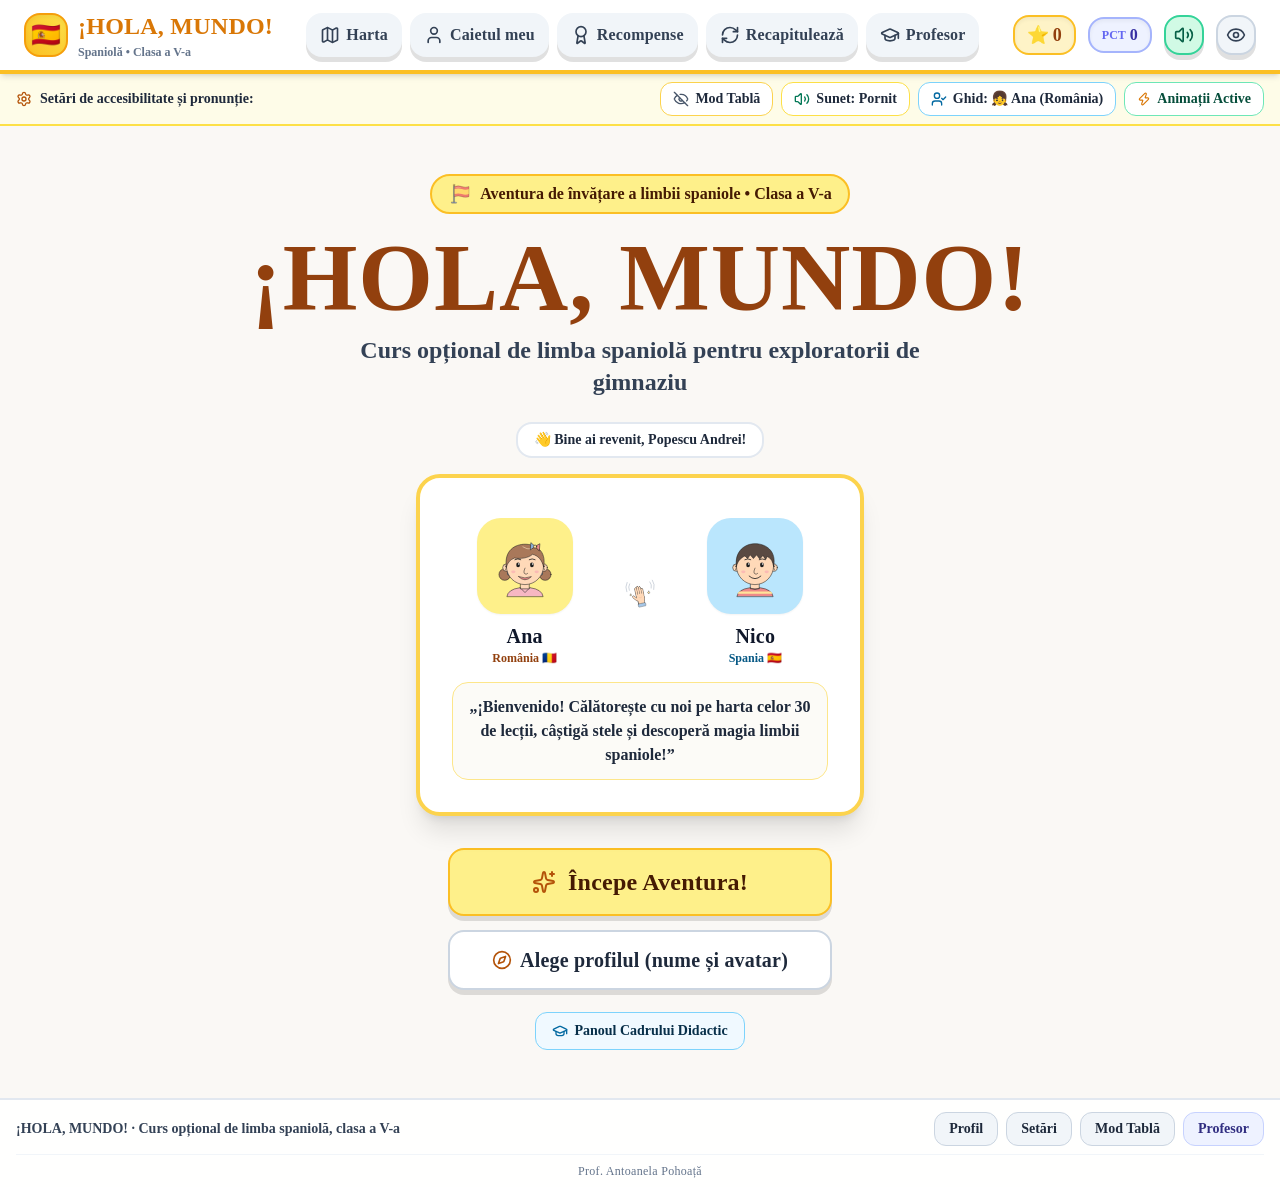
==== index.html @ 189f465c "Publică aplicația ¡HOLA, MUNDO! (build Vite) pentru GitHub Pages Conținutul folderului dist/: index." ====
<!doctype html>
<html lang="ro">
  <head>
    <meta charset="UTF-8" />
    <link rel="icon" type="image/svg+xml" href="data:image/svg+xml,<svg xmlns=%22http://www.w3.org/2000/svg%22 viewBox=%220 0 32 32%22><text y=%2226%22 font-size=%2226%22>🇪🇸</text></svg>" />
    <meta name="viewport" content="width=device-width, initial-scale=1.0" />
    <title>¡HOLA, MUNDO! · Curs opțional de limba spaniolă</title>
    <script type="module" crossorigin src="./assets/index-Mt5B-GL6.js"></script>
    <link rel="stylesheet" crossorigin href="./assets/index-B9IjFOio.css">
  </head>
  <body class="bg-[#FAF8F5] text-slate-900 min-h-screen selection:bg-amber-200">
    <div id="root"></div>
  </body>
</html>
---- assets/index-B9IjFOio.css ----
.certificate-modal{--cert-gold: #b8963e;--cert-gold-soft: #e6d3a1;--cert-blue: #8fb3db;--cert-ink: #111111;--cert-muted: #3d3d3d;--cert-paper: #fffdf7;--cert-paper-edge: #f8f1e1;--cert-flag-red: #c8372d;--cert-flag-yellow: #f2c230;position:fixed;top:0;right:0;bottom:0;left:0;z-index:60;display:flex;flex-direction:column;align-items:center;gap:14px;padding:16px;background:#0f172ac7;overflow:auto}.certificate-toolbar{display:flex;flex-wrap:wrap;gap:10px;align-items:center;justify-content:center;width:100%;max-width:1123px}.certificate-toolbar button{font:700 15px/1 Segoe UI,Arial,sans-serif;border:0;border-radius:12px;padding:12px 18px;cursor:pointer;background:#fff;color:#1f2a44}.certificate-toolbar button.primary{background:#2f64b3;color:#fff}.certificate-toolbar button:focus-visible{outline:3px solid #ffe49a;outline-offset:2px}.certificate-note{font:14px/1.4 Segoe UI,Arial,sans-serif;color:#fff2c7;margin:0;text-align:center}.certificate-stage{position:relative;flex:none}.certificate-sheet{position:absolute;top:0;left:0;box-sizing:border-box;width:297mm;height:210mm;padding:12mm;transform-origin:top left;background:radial-gradient(ellipse at 50% 42%,#fffffff2,#fff0 62%),linear-gradient(180deg,var(--cert-paper) 0%,var(--cert-paper-edge) 100%);color:var(--cert-ink);font-family:Times New Roman,Times,serif;box-shadow:0 24px 60px #00000059;-webkit-print-color-adjust:exact;print-color-adjust:exact}.certificate-sheet *,.certificate-sheet *:before,.certificate-sheet *:after{box-sizing:border-box}.cert-frame{height:100%;border:3px solid var(--cert-gold);padding:2.5mm}.cert-frame-inner{position:relative;height:100%;border:2px solid var(--cert-blue);display:flex;flex-direction:column;align-items:center;text-align:center;padding:7mm 18mm}.cert-corner{position:absolute;width:15mm;height:15mm;color:var(--cert-gold)}.cert-corner.tl{top:2mm;left:2mm}.cert-corner.tr{top:2mm;right:2mm;transform:scaleX(-1)}.cert-corner.bl{bottom:2mm;left:2mm;transform:scaleY(-1)}.cert-corner.br{bottom:2mm;right:2mm;transform:scale(-1)}.cert-crest{display:flex;align-items:center;gap:3mm;color:var(--cert-gold)}.cert-crest .cert-star-sm{width:3.2mm;height:3.2mm}.cert-crest .cert-flag{width:12mm;height:8mm}.cert-title{margin:3mm 0 1.5mm;font-size:32pt;font-weight:700;letter-spacing:.04em;line-height:1.1}.cert-subtitle{margin:0;font-size:16pt;font-style:italic;color:var(--cert-muted)}.cert-divider{display:flex;align-items:center;gap:3mm;width:120mm;margin:5mm 0 0;color:var(--cert-gold)}.cert-divider:before,.cert-divider:after{content:"";flex:1;height:1px;background:currentColor}.cert-divider svg{width:4mm;height:4mm}.cert-body{flex:1;display:flex;flex-direction:column;align-items:center;justify-content:center;width:100%;padding-bottom:4mm}.cert-award{margin:0;font-size:16pt}.cert-name{min-width:160mm;min-height:17mm;margin:3mm 0 0;padding:1mm 10mm 2.5mm;border-bottom:1.5px solid var(--cert-gold);font-size:30pt;font-weight:700;line-height:1.25}.cert-name.is-long{font-size:26pt}.cert-name.is-xlong{font-size:22pt}.cert-reason{max-width:210mm;margin:5mm 0 0;font-size:16pt}.cert-score{display:flex;align-items:center;gap:4mm;margin:5mm 0 0;font-size:15pt}.cert-sep{width:1px;height:6mm;background:var(--cert-gold)}.cert-stars{display:inline-flex;gap:1.2mm;vertical-align:middle}.cert-stars svg{width:6mm;height:6mm}.cert-stars .on{color:var(--cert-gold)}.cert-stars .off{color:var(--cert-gold-soft)}.cert-bottom{display:grid;grid-template-columns:1fr auto 1fr;align-items:end;gap:10mm;width:100%;font-size:14pt}.cert-cell{display:flex;flex-direction:column;align-items:center;gap:1.5mm}.cert-sign-space{height:11mm}.cert-line{min-width:68mm;padding-top:1.5mm;border-top:1px solid var(--cert-ink)}.cert-seal{width:27mm;height:27mm;color:var(--cert-gold)}.certificate-sheet [contenteditable=true]:hover,.certificate-sheet [contenteditable=true]:focus{outline:1.5px dashed var(--cert-blue);outline-offset:1mm}@media print{html.cert-open,html.cert-open body{margin:0!important;padding:0!important;background:#fff!important}html.cert-open body>*:not(.certificate-modal){display:none!important}.certificate-modal{position:static!important;display:block!important;padding:0!important;background:none!important;overflow:visible!important}.certificate-toolbar,.certificate-note{display:none!important}.certificate-stage{width:auto!important;height:auto!important}.certificate-sheet{position:static!important;transform:none!important;box-shadow:none!important;-moz-column-break-inside:avoid;break-inside:avoid;page-break-inside:avoid}.certificate-sheet [contenteditable=true]{outline:none!important}}*,:before,:after{--tw-border-spacing-x: 0;--tw-border-spacing-y: 0;--tw-translate-x: 0;--tw-translate-y: 0;--tw-rotate: 0;--tw-skew-x: 0;--tw-skew-y: 0;--tw-scale-x: 1;--tw-scale-y: 1;--tw-pan-x: ;--tw-pan-y: ;--tw-pinch-zoom: ;--tw-scroll-snap-strictness: proximity;--tw-gradient-from-position: ;--tw-gradient-via-position: ;--tw-gradient-to-position: ;--tw-ordinal: ;--tw-slashed-zero: ;--tw-numeric-figure: ;--tw-numeric-spacing: ;--tw-numeric-fraction: ;--tw-ring-inset: ;--tw-ring-offset-width: 0px;--tw-ring-offset-color: #fff;--tw-ring-color: rgb(59 130 246 / .5);--tw-ring-offset-shadow: 0 0 #0000;--tw-ring-shadow: 0 0 #0000;--tw-shadow: 0 0 #0000;--tw-shadow-colored: 0 0 #0000;--tw-blur: ;--tw-brightness: ;--tw-contrast: ;--tw-grayscale: ;--tw-hue-rotate: ;--tw-invert: ;--tw-saturate: ;--tw-sepia: ;--tw-drop-shadow: ;--tw-backdrop-blur: ;--tw-backdrop-brightness: ;--tw-backdrop-contrast: ;--tw-backdrop-grayscale: ;--tw-backdrop-hue-rotate: ;--tw-backdrop-invert: ;--tw-backdrop-opacity: ;--tw-backdrop-saturate: ;--tw-backdrop-sepia: ;--tw-contain-size: ;--tw-contain-layout: ;--tw-contain-paint: ;--tw-contain-style: }::backdrop{--tw-border-spacing-x: 0;--tw-border-spacing-y: 0;--tw-translate-x: 0;--tw-translate-y: 0;--tw-rotate: 0;--tw-skew-x: 0;--tw-skew-y: 0;--tw-scale-x: 1;--tw-scale-y: 1;--tw-pan-x: ;--tw-pan-y: ;--tw-pinch-zoom: ;--tw-scroll-snap-strictness: proximity;--tw-gradient-from-position: ;--tw-gradient-via-position: ;--tw-gradient-to-position: ;--tw-ordinal: ;--tw-slashed-zero: ;--tw-numeric-figure: ;--tw-numeric-spacing: ;--tw-numeric-fraction: ;--tw-ring-inset: ;--tw-ring-offset-width: 0px;--tw-ring-offset-color: #fff;--tw-ring-color: rgb(59 130 246 / .5);--tw-ring-offset-shadow: 0 0 #0000;--tw-ring-shadow: 0 0 #0000;--tw-shadow: 0 0 #0000;--tw-shadow-colored: 0 0 #0000;--tw-blur: ;--tw-brightness: ;--tw-contrast: ;--tw-grayscale: ;--tw-hue-rotate: ;--tw-invert: ;--tw-saturate: ;--tw-sepia: ;--tw-drop-shadow: ;--tw-backdrop-blur: ;--tw-backdrop-brightness: ;--tw-backdrop-contrast: ;--tw-backdrop-grayscale: ;--tw-backdrop-hue-rotate: ;--tw-backdrop-invert: ;--tw-backdrop-opacity: ;--tw-backdrop-saturate: ;--tw-backdrop-sepia: ;--tw-contain-size: ;--tw-contain-layout: ;--tw-contain-paint: ;--tw-contain-style: }*,:before,:after{box-sizing:border-box;border-width:0;border-style:solid;border-color:#e5e7eb}:before,:after{--tw-content: ""}html,:host{line-height:1.5;-webkit-text-size-adjust:100%;-moz-tab-size:4;-o-tab-size:4;tab-size:4;font-family:ui-sans-serif,system-ui,sans-serif,"Apple Color Emoji","Segoe UI Emoji",Segoe UI Symbol,"Noto Color Emoji";font-feature-settings:normal;font-variation-settings:normal;-webkit-tap-highlight-color:transparent}body{margin:0;line-height:inherit}hr{height:0;color:inherit;border-top-width:1px}abbr:where([title]){-webkit-text-decoration:underline dotted;text-decoration:underline dotted}h1,h2,h3,h4,h5,h6{font-size:inherit;font-weight:inherit}a{color:inherit;text-decoration:inherit}b,strong{font-weight:bolder}code,kbd,samp,pre{font-family:ui-monospace,SFMono-Regular,Menlo,Monaco,Consolas,Liberation Mono,Courier New,monospace;font-feature-settings:normal;font-variation-settings:normal;font-size:1em}small{font-size:80%}sub,sup{font-size:75%;line-height:0;position:relative;vertical-align:baseline}sub{bottom:-.25em}sup{top:-.5em}table{text-indent:0;border-color:inherit;border-collapse:collapse}button,input,optgroup,select,textarea{font-family:inherit;font-feature-settings:inherit;font-variation-settings:inherit;font-size:100%;font-weight:inherit;line-height:inherit;letter-spacing:inherit;color:inherit;margin:0;padding:0}button,select{text-transform:none}button,input:where([type=button]),input:where([type=reset]),input:where([type=submit]){-webkit-appearance:button;background-color:transparent;background-image:none}:-moz-focusring{outline:auto}:-moz-ui-invalid{box-shadow:none}progress{vertical-align:baseline}::-webkit-inner-spin-button,::-webkit-outer-spin-button{height:auto}[type=search]{-webkit-appearance:textfield;outline-offset:-2px}::-webkit-search-decoration{-webkit-appearance:none}::-webkit-file-upload-button{-webkit-appearance:button;font:inherit}summary{display:list-item}blockquote,dl,dd,h1,h2,h3,h4,h5,h6,hr,figure,p,pre{margin:0}fieldset{margin:0;padding:0}legend{padding:0}ol,ul,menu{list-style:none;margin:0;padding:0}dialog{padding:0}textarea{resize:vertical}input::-moz-placeholder,textarea::-moz-placeholder{opacity:1;color:#9ca3af}input::placeholder,textarea::placeholder{opacity:1;color:#9ca3af}button,[role=button]{cursor:pointer}:disabled{cursor:default}img,svg,video,canvas,audio,iframe,embed,object{display:block;vertical-align:middle}img,video{max-width:100%;height:auto}[hidden]:where(:not([hidden=until-found])){display:none}.fixed{position:fixed}.absolute{position:absolute}.relative{position:relative}.inset-0{top:0;right:0;bottom:0;left:0}.left-3{left:.75rem}.top-3{top:.75rem}.z-40{z-index:40}.z-50{z-index:50}.order-last{order:9999}.mx-auto{margin-left:auto;margin-right:auto}.my-2{margin-top:.5rem;margin-bottom:.5rem}.my-4{margin-top:1rem;margin-bottom:1rem}.my-auto{margin-top:auto;margin-bottom:auto}.-mt-16{margin-top:-4rem}.mb-1{margin-bottom:.25rem}.mb-2{margin-bottom:.5rem}.mb-3{margin-bottom:.75rem}.mb-4{margin-bottom:1rem}.mb-6{margin-bottom:1.5rem}.mb-8{margin-bottom:2rem}.ml-4{margin-left:1rem}.ml-auto{margin-left:auto}.mr-1{margin-right:.25rem}.mt-0\.5{margin-top:.125rem}.mt-1{margin-top:.25rem}.mt-2{margin-top:.5rem}.mt-3{margin-top:.75rem}.mt-4{margin-top:1rem}.mt-6{margin-top:1.5rem}.line-clamp-1{overflow:hidden;display:-webkit-box;-webkit-box-orient:vertical;-webkit-line-clamp:1}.line-clamp-2{overflow:hidden;display:-webkit-box;-webkit-box-orient:vertical;-webkit-line-clamp:2}.block{display:block}.inline-block{display:inline-block}.inline{display:inline}.flex{display:flex}.inline-flex{display:inline-flex}.table{display:table}.grid{display:grid}.hidden{display:none}.h-10{height:2.5rem}.h-11{height:2.75rem}.h-12{height:3rem}.h-14{height:3.5rem}.h-16{height:4rem}.h-2{height:.5rem}.h-20{height:5rem}.h-24{height:6rem}.h-28{height:7rem}.h-3\.5{height:.875rem}.h-4{height:1rem}.h-40{height:10rem}.h-5{height:1.25rem}.h-6{height:1.5rem}.h-7{height:1.75rem}.h-8{height:2rem}.h-9{height:2.25rem}.h-full{height:100%}.max-h-56{max-height:14rem}.max-h-\[380px\]{max-height:380px}.max-h-\[480px\]{max-height:480px}.min-h-\[100px\]{min-height:100px}.min-h-\[110px\]{min-height:110px}.min-h-\[112px\]{min-height:112px}.min-h-\[140px\]{min-height:140px}.min-h-\[160px\]{min-height:160px}.min-h-\[180px\]{min-height:180px}.min-h-\[52px\]{min-height:52px}.min-h-\[54px\]{min-height:54px}.min-h-\[560px\]{min-height:560px}.min-h-\[56px\]{min-height:56px}.min-h-\[58px\]{min-height:58px}.min-h-\[66px\]{min-height:66px}.min-h-\[calc\(100vh-140px\)\]{min-height:calc(100vh - 140px)}.min-h-screen{min-height:100vh}.w-10{width:2.5rem}.w-11{width:2.75rem}.w-12{width:3rem}.w-14{width:3.5rem}.w-16{width:4rem}.w-20{width:5rem}.w-24{width:6rem}.w-28{width:7rem}.w-3\.5{width:.875rem}.w-4{width:1rem}.w-40{width:10rem}.w-5{width:1.25rem}.w-6{width:1.5rem}.w-7{width:1.75rem}.w-8{width:2rem}.w-9{width:2.25rem}.w-full{width:100%}.min-w-0{min-width:0px}.min-w-\[110px\]{min-width:110px}.min-w-\[190px\]{min-width:190px}.max-w-2xl{max-width:42rem}.max-w-3xl{max-width:48rem}.max-w-4xl{max-width:56rem}.max-w-5xl{max-width:64rem}.max-w-6xl{max-width:72rem}.max-w-7xl{max-width:80rem}.max-w-lg{max-width:32rem}.max-w-md{max-width:28rem}.max-w-sm{max-width:24rem}.max-w-xl{max-width:36rem}.flex-1{flex:1 1 0%}.shrink-0{flex-shrink:0}.border-collapse{border-collapse:collapse}.scale-105{--tw-scale-x: 1.05;--tw-scale-y: 1.05;transform:translate(var(--tw-translate-x),var(--tw-translate-y)) rotate(var(--tw-rotate)) skew(var(--tw-skew-x)) skewY(var(--tw-skew-y)) scaleX(var(--tw-scale-x)) scaleY(var(--tw-scale-y))}.scale-110{--tw-scale-x: 1.1;--tw-scale-y: 1.1;transform:translate(var(--tw-translate-x),var(--tw-translate-y)) rotate(var(--tw-rotate)) skew(var(--tw-skew-x)) skewY(var(--tw-skew-y)) scaleX(var(--tw-scale-x)) scaleY(var(--tw-scale-y))}.transform{transform:translate(var(--tw-translate-x),var(--tw-translate-y)) rotate(var(--tw-rotate)) skew(var(--tw-skew-x)) skewY(var(--tw-skew-y)) scaleX(var(--tw-scale-x)) scaleY(var(--tw-scale-y))}@keyframes bounce{0%,to{transform:translateY(-25%);animation-timing-function:cubic-bezier(.8,0,1,1)}50%{transform:none;animation-timing-function:cubic-bezier(0,0,.2,1)}}.animate-bounce{animation:bounce 1s infinite}@keyframes pulse{50%{opacity:.5}}.animate-pulse{animation:pulse 2s cubic-bezier(.4,0,.6,1) infinite}.cursor-default{cursor:default}.cursor-not-allowed{cursor:not-allowed}.cursor-pointer{cursor:pointer}.select-none{-webkit-user-select:none;-moz-user-select:none;user-select:none}.resize{resize:both}.grid-cols-1{grid-template-columns:repeat(1,minmax(0,1fr))}.grid-cols-2{grid-template-columns:repeat(2,minmax(0,1fr))}.grid-cols-4{grid-template-columns:repeat(4,minmax(0,1fr))}.flex-col{flex-direction:column}.flex-col-reverse{flex-direction:column-reverse}.flex-wrap{flex-wrap:wrap}.items-start{align-items:flex-start}.items-center{align-items:center}.items-stretch{align-items:stretch}.justify-start{justify-content:flex-start}.justify-end{justify-content:flex-end}.justify-center{justify-content:center}.justify-between{justify-content:space-between}.justify-around{justify-content:space-around}.gap-1{gap:.25rem}.gap-1\.5{gap:.375rem}.gap-2{gap:.5rem}.gap-2\.5{gap:.625rem}.gap-3{gap:.75rem}.gap-3\.5{gap:.875rem}.gap-4{gap:1rem}.gap-5{gap:1.25rem}.gap-6{gap:1.5rem}.-space-x-3>:not([hidden])~:not([hidden]){--tw-space-x-reverse: 0;margin-right:calc(-.75rem * var(--tw-space-x-reverse));margin-left:calc(-.75rem * calc(1 - var(--tw-space-x-reverse)))}.space-x-1\.5>:not([hidden])~:not([hidden]){--tw-space-x-reverse: 0;margin-right:calc(.375rem * var(--tw-space-x-reverse));margin-left:calc(.375rem * calc(1 - var(--tw-space-x-reverse)))}.space-y-1>:not([hidden])~:not([hidden]){--tw-space-y-reverse: 0;margin-top:calc(.25rem * calc(1 - var(--tw-space-y-reverse)));margin-bottom:calc(.25rem * var(--tw-space-y-reverse))}.space-y-1\.5>:not([hidden])~:not([hidden]){--tw-space-y-reverse: 0;margin-top:calc(.375rem * calc(1 - var(--tw-space-y-reverse)));margin-bottom:calc(.375rem * var(--tw-space-y-reverse))}.space-y-10>:not([hidden])~:not([hidden]){--tw-space-y-reverse: 0;margin-top:calc(2.5rem * calc(1 - var(--tw-space-y-reverse)));margin-bottom:calc(2.5rem * var(--tw-space-y-reverse))}.space-y-12>:not([hidden])~:not([hidden]){--tw-space-y-reverse: 0;margin-top:calc(3rem * calc(1 - var(--tw-space-y-reverse)));margin-bottom:calc(3rem * var(--tw-space-y-reverse))}.space-y-2>:not([hidden])~:not([hidden]){--tw-space-y-reverse: 0;margin-top:calc(.5rem * calc(1 - var(--tw-space-y-reverse)));margin-bottom:calc(.5rem * var(--tw-space-y-reverse))}.space-y-2\.5>:not([hidden])~:not([hidden]){--tw-space-y-reverse: 0;margin-top:calc(.625rem * calc(1 - var(--tw-space-y-reverse)));margin-bottom:calc(.625rem * var(--tw-space-y-reverse))}.space-y-3>:not([hidden])~:not([hidden]){--tw-space-y-reverse: 0;margin-top:calc(.75rem * calc(1 - var(--tw-space-y-reverse)));margin-bottom:calc(.75rem * var(--tw-space-y-reverse))}.space-y-4>:not([hidden])~:not([hidden]){--tw-space-y-reverse: 0;margin-top:calc(1rem * calc(1 - var(--tw-space-y-reverse)));margin-bottom:calc(1rem * var(--tw-space-y-reverse))}.space-y-5>:not([hidden])~:not([hidden]){--tw-space-y-reverse: 0;margin-top:calc(1.25rem * calc(1 - var(--tw-space-y-reverse)));margin-bottom:calc(1.25rem * var(--tw-space-y-reverse))}.space-y-6>:not([hidden])~:not([hidden]){--tw-space-y-reverse: 0;margin-top:calc(1.5rem * calc(1 - var(--tw-space-y-reverse)));margin-bottom:calc(1.5rem * var(--tw-space-y-reverse))}.space-y-8>:not([hidden])~:not([hidden]){--tw-space-y-reverse: 0;margin-top:calc(2rem * calc(1 - var(--tw-space-y-reverse)));margin-bottom:calc(2rem * var(--tw-space-y-reverse))}.divide-y>:not([hidden])~:not([hidden]){--tw-divide-y-reverse: 0;border-top-width:calc(1px * calc(1 - var(--tw-divide-y-reverse)));border-bottom-width:calc(1px * var(--tw-divide-y-reverse))}.divide-slate-100>:not([hidden])~:not([hidden]){--tw-divide-opacity: 1;border-color:rgb(241 245 249 / var(--tw-divide-opacity, 1))}.self-end{align-self:flex-end}.overflow-hidden{overflow:hidden}.overflow-x-auto{overflow-x:auto}.overflow-y-auto{overflow-y:auto}.truncate{overflow:hidden;text-overflow:ellipsis;white-space:nowrap}.whitespace-nowrap{white-space:nowrap}.break-words{overflow-wrap:break-word}.rounded-2xl{border-radius:1rem}.rounded-3xl{border-radius:1.5rem}.rounded-full{border-radius:9999px}.rounded-lg{border-radius:.5rem}.rounded-md{border-radius:.375rem}.rounded-xl{border-radius:.75rem}.border{border-width:1px}.border-2{border-width:2px}.border-4{border-width:4px}.border-b{border-bottom-width:1px}.border-b-2{border-bottom-width:2px}.border-b-4{border-bottom-width:4px}.border-t{border-top-width:1px}.border-t-2{border-top-width:2px}.border-dashed{border-style:dashed}.border-amber-200{--tw-border-opacity: 1;border-color:rgb(253 230 138 / var(--tw-border-opacity, 1))}.border-amber-300{--tw-border-opacity: 1;border-color:rgb(252 211 77 / var(--tw-border-opacity, 1))}.border-amber-400{--tw-border-opacity: 1;border-color:rgb(251 191 36 / var(--tw-border-opacity, 1))}.border-amber-500{--tw-border-opacity: 1;border-color:rgb(245 158 11 / var(--tw-border-opacity, 1))}.border-amber-600{--tw-border-opacity: 1;border-color:rgb(217 119 6 / var(--tw-border-opacity, 1))}.border-emerald-300{--tw-border-opacity: 1;border-color:rgb(110 231 183 / var(--tw-border-opacity, 1))}.border-emerald-400{--tw-border-opacity: 1;border-color:rgb(52 211 153 / var(--tw-border-opacity, 1))}.border-emerald-500{--tw-border-opacity: 1;border-color:rgb(16 185 129 / var(--tw-border-opacity, 1))}.border-indigo-100{--tw-border-opacity: 1;border-color:rgb(224 231 255 / var(--tw-border-opacity, 1))}.border-indigo-200{--tw-border-opacity: 1;border-color:rgb(199 210 254 / var(--tw-border-opacity, 1))}.border-indigo-300{--tw-border-opacity: 1;border-color:rgb(165 180 252 / var(--tw-border-opacity, 1))}.border-indigo-400{--tw-border-opacity: 1;border-color:rgb(129 140 248 / var(--tw-border-opacity, 1))}.border-indigo-700{--tw-border-opacity: 1;border-color:rgb(67 56 202 / var(--tw-border-opacity, 1))}.border-orange-300{--tw-border-opacity: 1;border-color:rgb(253 186 116 / var(--tw-border-opacity, 1))}.border-pastel-blueBorder{--tw-border-opacity: 1;border-color:rgb(125 211 252 / var(--tw-border-opacity, 1))}.border-pastel-mintBorder{--tw-border-opacity: 1;border-color:rgb(110 231 183 / var(--tw-border-opacity, 1))}.border-pastel-peachBorder{--tw-border-opacity: 1;border-color:rgb(253 186 116 / var(--tw-border-opacity, 1))}.border-pastel-yellowBorder{--tw-border-opacity: 1;border-color:rgb(253 224 71 / var(--tw-border-opacity, 1))}.border-purple-300{--tw-border-opacity: 1;border-color:rgb(216 180 254 / var(--tw-border-opacity, 1))}.border-purple-500{--tw-border-opacity: 1;border-color:rgb(168 85 247 / var(--tw-border-opacity, 1))}.border-rose-200{--tw-border-opacity: 1;border-color:rgb(254 205 211 / var(--tw-border-opacity, 1))}.border-rose-300{--tw-border-opacity: 1;border-color:rgb(253 164 175 / var(--tw-border-opacity, 1))}.border-rose-400{--tw-border-opacity: 1;border-color:rgb(251 113 133 / var(--tw-border-opacity, 1))}.border-sky-100{--tw-border-opacity: 1;border-color:rgb(224 242 254 / var(--tw-border-opacity, 1))}.border-sky-200{--tw-border-opacity: 1;border-color:rgb(186 230 253 / var(--tw-border-opacity, 1))}.border-sky-300{--tw-border-opacity: 1;border-color:rgb(125 211 252 / var(--tw-border-opacity, 1))}.border-sky-400{--tw-border-opacity: 1;border-color:rgb(56 189 248 / var(--tw-border-opacity, 1))}.border-sky-500{--tw-border-opacity: 1;border-color:rgb(14 165 233 / var(--tw-border-opacity, 1))}.border-slate-100{--tw-border-opacity: 1;border-color:rgb(241 245 249 / var(--tw-border-opacity, 1))}.border-slate-200{--tw-border-opacity: 1;border-color:rgb(226 232 240 / var(--tw-border-opacity, 1))}.border-slate-300{--tw-border-opacity: 1;border-color:rgb(203 213 225 / var(--tw-border-opacity, 1))}.border-slate-400{--tw-border-opacity: 1;border-color:rgb(148 163 184 / var(--tw-border-opacity, 1))}.border-slate-700{--tw-border-opacity: 1;border-color:rgb(51 65 85 / var(--tw-border-opacity, 1))}.border-transparent{border-color:transparent}.border-violet-400{--tw-border-opacity: 1;border-color:rgb(167 139 250 / var(--tw-border-opacity, 1))}.border-white{--tw-border-opacity: 1;border-color:rgb(255 255 255 / var(--tw-border-opacity, 1))}.border-white\/40{border-color:#fff6}.border-white\/60{border-color:#fff9}.bg-\[\#FAF8F5\]{--tw-bg-opacity: 1;background-color:rgb(250 248 245 / var(--tw-bg-opacity, 1))}.bg-amber-100{--tw-bg-opacity: 1;background-color:rgb(254 243 199 / var(--tw-bg-opacity, 1))}.bg-amber-200\/70{background-color:#fde68ab3}.bg-amber-400{--tw-bg-opacity: 1;background-color:rgb(251 191 36 / var(--tw-bg-opacity, 1))}.bg-amber-50{--tw-bg-opacity: 1;background-color:rgb(255 251 235 / var(--tw-bg-opacity, 1))}.bg-amber-50\/30{background-color:#fffbeb4d}.bg-amber-50\/60{background-color:#fffbeb99}.bg-amber-50\/70{background-color:#fffbebb3}.bg-amber-50\/80{background-color:#fffbebcc}.bg-amber-500{--tw-bg-opacity: 1;background-color:rgb(245 158 11 / var(--tw-bg-opacity, 1))}.bg-emerald-100{--tw-bg-opacity: 1;background-color:rgb(209 250 229 / var(--tw-bg-opacity, 1))}.bg-emerald-200{--tw-bg-opacity: 1;background-color:rgb(167 243 208 / var(--tw-bg-opacity, 1))}.bg-emerald-50{--tw-bg-opacity: 1;background-color:rgb(236 253 245 / var(--tw-bg-opacity, 1))}.bg-emerald-500{--tw-bg-opacity: 1;background-color:rgb(16 185 129 / var(--tw-bg-opacity, 1))}.bg-emerald-600{--tw-bg-opacity: 1;background-color:rgb(5 150 105 / var(--tw-bg-opacity, 1))}.bg-indigo-100{--tw-bg-opacity: 1;background-color:rgb(224 231 255 / var(--tw-bg-opacity, 1))}.bg-indigo-50{--tw-bg-opacity: 1;background-color:rgb(238 242 255 / var(--tw-bg-opacity, 1))}.bg-indigo-50\/70{background-color:#eef2ffb3}.bg-indigo-50\/80{background-color:#eef2ffcc}.bg-indigo-600{--tw-bg-opacity: 1;background-color:rgb(79 70 229 / var(--tw-bg-opacity, 1))}.bg-pastel-blue{--tw-bg-opacity: 1;background-color:rgb(186 230 253 / var(--tw-bg-opacity, 1))}.bg-pastel-blueLight{--tw-bg-opacity: 1;background-color:rgb(240 249 255 / var(--tw-bg-opacity, 1))}.bg-pastel-cream{--tw-bg-opacity: 1;background-color:rgb(252 251 247 / var(--tw-bg-opacity, 1))}.bg-pastel-lavender{--tw-bg-opacity: 1;background-color:rgb(221 214 254 / var(--tw-bg-opacity, 1))}.bg-pastel-lavenderLight{--tw-bg-opacity: 1;background-color:rgb(245 243 255 / var(--tw-bg-opacity, 1))}.bg-pastel-mint{--tw-bg-opacity: 1;background-color:rgb(167 243 208 / var(--tw-bg-opacity, 1))}.bg-pastel-mintLight{--tw-bg-opacity: 1;background-color:rgb(236 253 245 / var(--tw-bg-opacity, 1))}.bg-pastel-peachLight{--tw-bg-opacity: 1;background-color:rgb(255 247 237 / var(--tw-bg-opacity, 1))}.bg-pastel-yellow{--tw-bg-opacity: 1;background-color:rgb(254 240 138 / var(--tw-bg-opacity, 1))}.bg-pastel-yellowLight{--tw-bg-opacity: 1;background-color:rgb(254 252 232 / var(--tw-bg-opacity, 1))}.bg-purple-100{--tw-bg-opacity: 1;background-color:rgb(243 232 255 / var(--tw-bg-opacity, 1))}.bg-purple-50\/80{background-color:#faf5ffcc}.bg-rose-100{--tw-bg-opacity: 1;background-color:rgb(255 228 230 / var(--tw-bg-opacity, 1))}.bg-rose-50{--tw-bg-opacity: 1;background-color:rgb(255 241 242 / var(--tw-bg-opacity, 1))}.bg-rose-50\/70{background-color:#fff1f2b3}.bg-rose-500{--tw-bg-opacity: 1;background-color:rgb(244 63 94 / var(--tw-bg-opacity, 1))}.bg-sky-100{--tw-bg-opacity: 1;background-color:rgb(224 242 254 / var(--tw-bg-opacity, 1))}.bg-sky-50{--tw-bg-opacity: 1;background-color:rgb(240 249 255 / var(--tw-bg-opacity, 1))}.bg-sky-50\/60{background-color:#f0f9ff99}.bg-sky-50\/80{background-color:#f0f9ffcc}.bg-sky-500{--tw-bg-opacity: 1;background-color:rgb(14 165 233 / var(--tw-bg-opacity, 1))}.bg-sky-600{--tw-bg-opacity: 1;background-color:rgb(2 132 199 / var(--tw-bg-opacity, 1))}.bg-slate-100{--tw-bg-opacity: 1;background-color:rgb(241 245 249 / var(--tw-bg-opacity, 1))}.bg-slate-200{--tw-bg-opacity: 1;background-color:rgb(226 232 240 / var(--tw-bg-opacity, 1))}.bg-slate-50{--tw-bg-opacity: 1;background-color:rgb(248 250 252 / var(--tw-bg-opacity, 1))}.bg-slate-900\/60{background-color:#0f172a99}.bg-white{--tw-bg-opacity: 1;background-color:rgb(255 255 255 / var(--tw-bg-opacity, 1))}.bg-white\/20{background-color:#fff3}.bg-white\/25{background-color:#ffffff40}.bg-white\/30{background-color:#ffffff4d}.bg-white\/60{background-color:#fff9}.bg-white\/80{background-color:#fffc}.bg-white\/95{background-color:#fffffff2}.bg-gradient-to-b{background-image:linear-gradient(to bottom,var(--tw-gradient-stops))}.bg-gradient-to-r{background-image:linear-gradient(to right,var(--tw-gradient-stops))}.bg-gradient-to-tr{background-image:linear-gradient(to top right,var(--tw-gradient-stops))}.from-amber-100{--tw-gradient-from: #fef3c7 var(--tw-gradient-from-position);--tw-gradient-to: rgb(254 243 199 / 0) var(--tw-gradient-to-position);--tw-gradient-stops: var(--tw-gradient-from), var(--tw-gradient-to)}.from-amber-300{--tw-gradient-from: #fcd34d var(--tw-gradient-from-position);--tw-gradient-to: rgb(252 211 77 / 0) var(--tw-gradient-to-position);--tw-gradient-stops: var(--tw-gradient-from), var(--tw-gradient-to)}.from-amber-400{--tw-gradient-from: #fbbf24 var(--tw-gradient-from-position);--tw-gradient-to: rgb(251 191 36 / 0) var(--tw-gradient-to-position);--tw-gradient-stops: var(--tw-gradient-from), var(--tw-gradient-to)}.from-amber-50{--tw-gradient-from: #fffbeb var(--tw-gradient-from-position);--tw-gradient-to: rgb(255 251 235 / 0) var(--tw-gradient-to-position);--tw-gradient-stops: var(--tw-gradient-from), var(--tw-gradient-to)}.from-emerald-100{--tw-gradient-from: #d1fae5 var(--tw-gradient-from-position);--tw-gradient-to: rgb(209 250 229 / 0) var(--tw-gradient-to-position);--tw-gradient-stops: var(--tw-gradient-from), var(--tw-gradient-to)}.from-indigo-800{--tw-gradient-from: #3730a3 var(--tw-gradient-from-position);--tw-gradient-to: rgb(55 48 163 / 0) var(--tw-gradient-to-position);--tw-gradient-stops: var(--tw-gradient-from), var(--tw-gradient-to)}.from-sky-100{--tw-gradient-from: #e0f2fe var(--tw-gradient-from-position);--tw-gradient-to: rgb(224 242 254 / 0) var(--tw-gradient-to-position);--tw-gradient-stops: var(--tw-gradient-from), var(--tw-gradient-to)}.from-sky-50{--tw-gradient-from: #f0f9ff var(--tw-gradient-from-position);--tw-gradient-to: rgb(240 249 255 / 0) var(--tw-gradient-to-position);--tw-gradient-stops: var(--tw-gradient-from), var(--tw-gradient-to)}.via-indigo-50{--tw-gradient-to: rgb(238 242 255 / 0) var(--tw-gradient-to-position);--tw-gradient-stops: var(--tw-gradient-from), #eef2ff var(--tw-gradient-via-position), var(--tw-gradient-to)}.via-indigo-900{--tw-gradient-to: rgb(49 46 129 / 0) var(--tw-gradient-to-position);--tw-gradient-stops: var(--tw-gradient-from), #312e81 var(--tw-gradient-via-position), var(--tw-gradient-to)}.via-orange-400{--tw-gradient-to: rgb(251 146 60 / 0) var(--tw-gradient-to-position);--tw-gradient-stops: var(--tw-gradient-from), #fb923c var(--tw-gradient-via-position), var(--tw-gradient-to)}.via-orange-50{--tw-gradient-to: rgb(255 247 237 / 0) var(--tw-gradient-to-position);--tw-gradient-stops: var(--tw-gradient-from), #fff7ed var(--tw-gradient-via-position), var(--tw-gradient-to)}.via-teal-50{--tw-gradient-to: rgb(240 253 250 / 0) var(--tw-gradient-to-position);--tw-gradient-stops: var(--tw-gradient-from), #f0fdfa var(--tw-gradient-via-position), var(--tw-gradient-to)}.to-amber-100{--tw-gradient-to: #fef3c7 var(--tw-gradient-to-position)}.to-amber-500{--tw-gradient-to: #f59e0b var(--tw-gradient-to-position)}.to-emerald-100{--tw-gradient-to: #d1fae5 var(--tw-gradient-to-position)}.to-indigo-50{--tw-gradient-to: #eef2ff var(--tw-gradient-to-position)}.to-orange-400{--tw-gradient-to: #fb923c var(--tw-gradient-to-position)}.to-orange-50{--tw-gradient-to: #fff7ed var(--tw-gradient-to-position)}.to-sky-100{--tw-gradient-to: #e0f2fe var(--tw-gradient-to-position)}.to-slate-900{--tw-gradient-to: #0f172a var(--tw-gradient-to-position)}.to-yellow-300{--tw-gradient-to: #fde047 var(--tw-gradient-to-position)}.to-yellow-400{--tw-gradient-to: #facc15 var(--tw-gradient-to-position)}.fill-amber-400{fill:#fbbf24}.fill-current{fill:currentColor}.stroke-\[3\]{stroke-width:3}.p-1\.5{padding:.375rem}.p-2{padding:.5rem}.p-2\.5{padding:.625rem}.p-3{padding:.75rem}.p-3\.5{padding:.875rem}.p-4{padding:1rem}.p-5{padding:1.25rem}.p-6{padding:1.5rem}.p-8{padding:2rem}.px-0{padding-left:0;padding-right:0}.px-1\.5{padding-left:.375rem;padding-right:.375rem}.px-2{padding-left:.5rem;padding-right:.5rem}.px-2\.5{padding-left:.625rem;padding-right:.625rem}.px-3{padding-left:.75rem;padding-right:.75rem}.px-3\.5{padding-left:.875rem;padding-right:.875rem}.px-4{padding-left:1rem;padding-right:1rem}.px-5{padding-left:1.25rem;padding-right:1.25rem}.px-6{padding-left:1.5rem;padding-right:1.5rem}.px-8{padding-left:2rem;padding-right:2rem}.py-0\.5{padding-top:.125rem;padding-bottom:.125rem}.py-1{padding-top:.25rem;padding-bottom:.25rem}.py-1\.5{padding-top:.375rem;padding-bottom:.375rem}.py-10{padding-top:2.5rem;padding-bottom:2.5rem}.py-2{padding-top:.5rem;padding-bottom:.5rem}.py-2\.5{padding-top:.625rem;padding-bottom:.625rem}.py-3{padding-top:.75rem;padding-bottom:.75rem}.py-3\.5{padding-top:.875rem;padding-bottom:.875rem}.py-4{padding-top:1rem;padding-bottom:1rem}.pb-2{padding-bottom:.5rem}.pb-3{padding-bottom:.75rem}.pb-4{padding-bottom:1rem}.pl-9{padding-left:2.25rem}.pr-1{padding-right:.25rem}.pr-2{padding-right:.5rem}.pr-3{padding-right:.75rem}.pt-1{padding-top:.25rem}.pt-2{padding-top:.5rem}.pt-3{padding-top:.75rem}.pt-4{padding-top:1rem}.text-left{text-align:left}.text-center{text-align:center}.text-right{text-align:right}.font-kids{font-family:Times New Roman,Times,serif}.font-mono{font-family:ui-monospace,SFMono-Regular,Menlo,Monaco,Consolas,Liberation Mono,Courier New,monospace}.font-serif{font-family:Times New Roman,Times,serif}.text-2xl{font-size:1.5rem;line-height:2rem}.text-3xl{font-size:1.875rem;line-height:2.25rem}.text-4xl{font-size:2.25rem;line-height:2.5rem}.text-5xl{font-size:3rem;line-height:1}.text-6xl{font-size:3.75rem;line-height:1}.text-\[10px\]{font-size:10px}.text-\[11px\]{font-size:11px}.text-base{font-size:1rem;line-height:1.5rem}.text-lg{font-size:1.125rem;line-height:1.75rem}.text-sm{font-size:.875rem;line-height:1.25rem}.text-xl{font-size:1.25rem;line-height:1.75rem}.text-xs{font-size:.75rem;line-height:1rem}.font-black{font-weight:900}.font-bold{font-weight:700}.font-medium{font-weight:500}.font-semibold{font-weight:600}.uppercase{text-transform:uppercase}.italic{font-style:italic}.leading-10{line-height:2.5rem}.leading-none{line-height:1}.leading-relaxed{line-height:1.625}.leading-snug{line-height:1.375}.leading-tight{line-height:1.25}.tracking-tight{letter-spacing:-.025em}.tracking-wide{letter-spacing:.025em}.tracking-wider{letter-spacing:.05em}.text-amber-100{--tw-text-opacity: 1;color:rgb(254 243 199 / var(--tw-text-opacity, 1))}.text-amber-500{--tw-text-opacity: 1;color:rgb(245 158 11 / var(--tw-text-opacity, 1))}.text-amber-600{--tw-text-opacity: 1;color:rgb(217 119 6 / var(--tw-text-opacity, 1))}.text-amber-700{--tw-text-opacity: 1;color:rgb(180 83 9 / var(--tw-text-opacity, 1))}.text-amber-800{--tw-text-opacity: 1;color:rgb(146 64 14 / var(--tw-text-opacity, 1))}.text-amber-900{--tw-text-opacity: 1;color:rgb(120 53 15 / var(--tw-text-opacity, 1))}.text-amber-950{--tw-text-opacity: 1;color:rgb(69 26 3 / var(--tw-text-opacity, 1))}.text-emerald-500{--tw-text-opacity: 1;color:rgb(16 185 129 / var(--tw-text-opacity, 1))}.text-emerald-600{--tw-text-opacity: 1;color:rgb(5 150 105 / var(--tw-text-opacity, 1))}.text-emerald-700{--tw-text-opacity: 1;color:rgb(4 120 87 / var(--tw-text-opacity, 1))}.text-emerald-800{--tw-text-opacity: 1;color:rgb(6 95 70 / var(--tw-text-opacity, 1))}.text-emerald-900{--tw-text-opacity: 1;color:rgb(6 78 59 / var(--tw-text-opacity, 1))}.text-emerald-950{--tw-text-opacity: 1;color:rgb(2 44 34 / var(--tw-text-opacity, 1))}.text-indigo-200{--tw-text-opacity: 1;color:rgb(199 210 254 / var(--tw-text-opacity, 1))}.text-indigo-500{--tw-text-opacity: 1;color:rgb(99 102 241 / var(--tw-text-opacity, 1))}.text-indigo-600{--tw-text-opacity: 1;color:rgb(79 70 229 / var(--tw-text-opacity, 1))}.text-indigo-700{--tw-text-opacity: 1;color:rgb(67 56 202 / var(--tw-text-opacity, 1))}.text-indigo-800{--tw-text-opacity: 1;color:rgb(55 48 163 / var(--tw-text-opacity, 1))}.text-indigo-900{--tw-text-opacity: 1;color:rgb(49 46 129 / var(--tw-text-opacity, 1))}.text-indigo-950{--tw-text-opacity: 1;color:rgb(30 27 75 / var(--tw-text-opacity, 1))}.text-orange-700{--tw-text-opacity: 1;color:rgb(194 65 12 / var(--tw-text-opacity, 1))}.text-purple-700{--tw-text-opacity: 1;color:rgb(126 34 206 / var(--tw-text-opacity, 1))}.text-purple-900{--tw-text-opacity: 1;color:rgb(88 28 135 / var(--tw-text-opacity, 1))}.text-rose-500{--tw-text-opacity: 1;color:rgb(244 63 94 / var(--tw-text-opacity, 1))}.text-rose-600{--tw-text-opacity: 1;color:rgb(225 29 72 / var(--tw-text-opacity, 1))}.text-rose-700{--tw-text-opacity: 1;color:rgb(190 18 60 / var(--tw-text-opacity, 1))}.text-rose-800{--tw-text-opacity: 1;color:rgb(159 18 57 / var(--tw-text-opacity, 1))}.text-rose-900{--tw-text-opacity: 1;color:rgb(136 19 55 / var(--tw-text-opacity, 1))}.text-rose-950{--tw-text-opacity: 1;color:rgb(76 5 25 / var(--tw-text-opacity, 1))}.text-sky-500{--tw-text-opacity: 1;color:rgb(14 165 233 / var(--tw-text-opacity, 1))}.text-sky-600{--tw-text-opacity: 1;color:rgb(2 132 199 / var(--tw-text-opacity, 1))}.text-sky-700{--tw-text-opacity: 1;color:rgb(3 105 161 / var(--tw-text-opacity, 1))}.text-sky-800{--tw-text-opacity: 1;color:rgb(7 89 133 / var(--tw-text-opacity, 1))}.text-sky-900{--tw-text-opacity: 1;color:rgb(12 74 110 / var(--tw-text-opacity, 1))}.text-sky-950{--tw-text-opacity: 1;color:rgb(8 47 73 / var(--tw-text-opacity, 1))}.text-slate-300{--tw-text-opacity: 1;color:rgb(203 213 225 / var(--tw-text-opacity, 1))}.text-slate-400{--tw-text-opacity: 1;color:rgb(148 163 184 / var(--tw-text-opacity, 1))}.text-slate-500{--tw-text-opacity: 1;color:rgb(100 116 139 / var(--tw-text-opacity, 1))}.text-slate-600{--tw-text-opacity: 1;color:rgb(71 85 105 / var(--tw-text-opacity, 1))}.text-slate-700{--tw-text-opacity: 1;color:rgb(51 65 85 / var(--tw-text-opacity, 1))}.text-slate-800{--tw-text-opacity: 1;color:rgb(30 41 59 / var(--tw-text-opacity, 1))}.text-slate-900{--tw-text-opacity: 1;color:rgb(15 23 42 / var(--tw-text-opacity, 1))}.text-white{--tw-text-opacity: 1;color:rgb(255 255 255 / var(--tw-text-opacity, 1))}.text-yellow-100{--tw-text-opacity: 1;color:rgb(254 249 195 / var(--tw-text-opacity, 1))}.underline{text-decoration-line:underline}.opacity-50{opacity:.5}.opacity-60{opacity:.6}.opacity-80{opacity:.8}.opacity-90{opacity:.9}.shadow-2xl{--tw-shadow: 0 25px 50px -12px rgb(0 0 0 / .25);--tw-shadow-colored: 0 25px 50px -12px var(--tw-shadow-color);box-shadow:var(--tw-ring-offset-shadow, 0 0 #0000),var(--tw-ring-shadow, 0 0 #0000),var(--tw-shadow)}.shadow-inner{--tw-shadow: inset 0 2px 4px 0 rgb(0 0 0 / .05);--tw-shadow-colored: inset 0 2px 4px 0 var(--tw-shadow-color);box-shadow:var(--tw-ring-offset-shadow, 0 0 #0000),var(--tw-ring-shadow, 0 0 #0000),var(--tw-shadow)}.shadow-lg{--tw-shadow: 0 10px 15px -3px rgb(0 0 0 / .1), 0 4px 6px -4px rgb(0 0 0 / .1);--tw-shadow-colored: 0 10px 15px -3px var(--tw-shadow-color), 0 4px 6px -4px var(--tw-shadow-color);box-shadow:var(--tw-ring-offset-shadow, 0 0 #0000),var(--tw-ring-shadow, 0 0 #0000),var(--tw-shadow)}.shadow-md{--tw-shadow: 0 4px 6px -1px rgb(0 0 0 / .1), 0 2px 4px -2px rgb(0 0 0 / .1);--tw-shadow-colored: 0 4px 6px -1px var(--tw-shadow-color), 0 2px 4px -2px var(--tw-shadow-color);box-shadow:var(--tw-ring-offset-shadow, 0 0 #0000),var(--tw-ring-shadow, 0 0 #0000),var(--tw-shadow)}.shadow-sm{--tw-shadow: 0 1px 2px 0 rgb(0 0 0 / .05);--tw-shadow-colored: 0 1px 2px 0 var(--tw-shadow-color);box-shadow:var(--tw-ring-offset-shadow, 0 0 #0000),var(--tw-ring-shadow, 0 0 #0000),var(--tw-shadow)}.shadow-xl{--tw-shadow: 0 20px 25px -5px rgb(0 0 0 / .1), 0 8px 10px -6px rgb(0 0 0 / .1);--tw-shadow-colored: 0 20px 25px -5px var(--tw-shadow-color), 0 8px 10px -6px var(--tw-shadow-color);box-shadow:var(--tw-ring-offset-shadow, 0 0 #0000),var(--tw-ring-shadow, 0 0 #0000),var(--tw-shadow)}.ring-2{--tw-ring-offset-shadow: var(--tw-ring-inset) 0 0 0 var(--tw-ring-offset-width) var(--tw-ring-offset-color);--tw-ring-shadow: var(--tw-ring-inset) 0 0 0 calc(2px + var(--tw-ring-offset-width)) var(--tw-ring-color);box-shadow:var(--tw-ring-offset-shadow),var(--tw-ring-shadow),var(--tw-shadow, 0 0 #0000)}.ring-4{--tw-ring-offset-shadow: var(--tw-ring-inset) 0 0 0 var(--tw-ring-offset-width) var(--tw-ring-offset-color);--tw-ring-shadow: var(--tw-ring-inset) 0 0 0 calc(4px + var(--tw-ring-offset-width)) var(--tw-ring-color);box-shadow:var(--tw-ring-offset-shadow),var(--tw-ring-shadow),var(--tw-shadow, 0 0 #0000)}.ring-amber-300{--tw-ring-opacity: 1;--tw-ring-color: rgb(252 211 77 / var(--tw-ring-opacity, 1))}.ring-amber-400{--tw-ring-opacity: 1;--tw-ring-color: rgb(251 191 36 / var(--tw-ring-opacity, 1))}.ring-sky-300{--tw-ring-opacity: 1;--tw-ring-color: rgb(125 211 252 / var(--tw-ring-opacity, 1))}.filter{filter:var(--tw-blur) var(--tw-brightness) var(--tw-contrast) var(--tw-grayscale) var(--tw-hue-rotate) var(--tw-invert) var(--tw-saturate) var(--tw-sepia) var(--tw-drop-shadow)}.backdrop-blur-md{--tw-backdrop-blur: blur(12px);-webkit-backdrop-filter:var(--tw-backdrop-blur) var(--tw-backdrop-brightness) var(--tw-backdrop-contrast) var(--tw-backdrop-grayscale) var(--tw-backdrop-hue-rotate) var(--tw-backdrop-invert) var(--tw-backdrop-opacity) var(--tw-backdrop-saturate) var(--tw-backdrop-sepia);backdrop-filter:var(--tw-backdrop-blur) var(--tw-backdrop-brightness) var(--tw-backdrop-contrast) var(--tw-backdrop-grayscale) var(--tw-backdrop-hue-rotate) var(--tw-backdrop-invert) var(--tw-backdrop-opacity) var(--tw-backdrop-saturate) var(--tw-backdrop-sepia)}.backdrop-blur-sm{--tw-backdrop-blur: blur(4px);-webkit-backdrop-filter:var(--tw-backdrop-blur) var(--tw-backdrop-brightness) var(--tw-backdrop-contrast) var(--tw-backdrop-grayscale) var(--tw-backdrop-hue-rotate) var(--tw-backdrop-invert) var(--tw-backdrop-opacity) var(--tw-backdrop-saturate) var(--tw-backdrop-sepia);backdrop-filter:var(--tw-backdrop-blur) var(--tw-backdrop-brightness) var(--tw-backdrop-contrast) var(--tw-backdrop-grayscale) var(--tw-backdrop-hue-rotate) var(--tw-backdrop-invert) var(--tw-backdrop-opacity) var(--tw-backdrop-saturate) var(--tw-backdrop-sepia)}.transition-all{transition-property:all;transition-timing-function:cubic-bezier(.4,0,.2,1);transition-duration:.15s}.transition-colors{transition-property:color,background-color,border-color,text-decoration-color,fill,stroke;transition-timing-function:cubic-bezier(.4,0,.2,1);transition-duration:.15s}.transition-transform{transition-property:transform;transition-timing-function:cubic-bezier(.4,0,.2,1);transition-duration:.15s}.duration-300{transition-duration:.3s}.duration-500{transition-duration:.5s}*,*:before,*:after,:root,body,#root,button,input,select,textarea{font-family:Times New Roman,Times,serif!important}body{background-color:#faf8f5;color:#0f172a;touch-action:manipulation}h1,h2,h3,h4,h5,h6,.font-kids,.title-bold{font-family:Times New Roman,Times,serif!important;font-weight:700!important;letter-spacing:.01em}.btn-toy{transition:all .15s cubic-bezier(.4,0,.2,1);box-shadow:0 5px #0000001f}.btn-toy:hover{transform:translateY(-2px);box-shadow:0 7px #00000026}.btn-toy:active{transform:translateY(3px);box-shadow:0 2px #0000002e}button:focus-visible,a:focus-visible,input:focus-visible{outline:3px solid #F59E0B;outline-offset:3px}.perspective-1000{perspective:1000px}.transform-style-preserve-3d{transform-style:preserve-3d}.backface-hidden{backface-visibility:hidden;-webkit-backface-visibility:hidden}.rotate-y-180{transform:rotateY(180deg)}.card-option{font-size:24px;line-height:1.35}.flashcard-title{font-size:36px;font-weight:700}.whiteboard-mode{font-size:22px!important;line-height:1.6!important}.whiteboard-mode h1,.whiteboard-mode h2,.whiteboard-mode .title-bold{font-size:34px!important;font-weight:700!important;line-height:1.3!important}.whiteboard-mode h3{font-size:28px!important;font-weight:700!important}.whiteboard-mode h4{font-size:24px!important;font-weight:700!important}.whiteboard-mode button,.whiteboard-mode .btn-toy{min-height:60px!important;font-size:22px!important;padding-left:1.5rem!important;padding-right:1.5rem!important}.whiteboard-mode .card,.whiteboard-mode .card-option{min-height:220px!important;font-size:30px!important;line-height:1.35!important;padding:1.75rem!important}.whiteboard-mode .flashcard-box{min-height:520px!important}.whiteboard-mode .flashcard-title{font-size:48px!important;font-weight:700!important}@media print{body{background:#fff!important;color:#000!important}.print\:hidden,nav,header,footer,.accessibility-bar{display:none!important}.print-page{page-break-after:always;box-shadow:none!important;border-width:2px!important}}.selection\:bg-amber-200 *::-moz-selection{--tw-bg-opacity: 1;background-color:rgb(253 230 138 / var(--tw-bg-opacity, 1))}.selection\:bg-amber-200 *::selection{--tw-bg-opacity: 1;background-color:rgb(253 230 138 / var(--tw-bg-opacity, 1))}.selection\:bg-amber-200::-moz-selection{--tw-bg-opacity: 1;background-color:rgb(253 230 138 / var(--tw-bg-opacity, 1))}.selection\:bg-amber-200::selection{--tw-bg-opacity: 1;background-color:rgb(253 230 138 / var(--tw-bg-opacity, 1))}.hover\:scale-105:hover{--tw-scale-x: 1.05;--tw-scale-y: 1.05;transform:translate(var(--tw-translate-x),var(--tw-translate-y)) rotate(var(--tw-rotate)) skew(var(--tw-skew-x)) skewY(var(--tw-skew-y)) scaleX(var(--tw-scale-x)) scaleY(var(--tw-scale-y))}.hover\:border-amber-400:hover{--tw-border-opacity: 1;border-color:rgb(251 191 36 / var(--tw-border-opacity, 1))}.hover\:border-purple-300:hover{--tw-border-opacity: 1;border-color:rgb(216 180 254 / var(--tw-border-opacity, 1))}.hover\:border-rose-300:hover{--tw-border-opacity: 1;border-color:rgb(253 164 175 / var(--tw-border-opacity, 1))}.hover\:border-rose-400:hover{--tw-border-opacity: 1;border-color:rgb(251 113 133 / var(--tw-border-opacity, 1))}.hover\:border-sky-400:hover{--tw-border-opacity: 1;border-color:rgb(56 189 248 / var(--tw-border-opacity, 1))}.hover\:border-slate-300:hover{--tw-border-opacity: 1;border-color:rgb(203 213 225 / var(--tw-border-opacity, 1))}.hover\:bg-amber-100:hover{--tw-bg-opacity: 1;background-color:rgb(254 243 199 / var(--tw-bg-opacity, 1))}.hover\:bg-amber-200:hover{--tw-bg-opacity: 1;background-color:rgb(253 230 138 / var(--tw-bg-opacity, 1))}.hover\:bg-amber-50:hover{--tw-bg-opacity: 1;background-color:rgb(255 251 235 / var(--tw-bg-opacity, 1))}.hover\:bg-amber-600:hover{--tw-bg-opacity: 1;background-color:rgb(217 119 6 / var(--tw-bg-opacity, 1))}.hover\:bg-emerald-100:hover{--tw-bg-opacity: 1;background-color:rgb(209 250 229 / var(--tw-bg-opacity, 1))}.hover\:bg-emerald-200:hover{--tw-bg-opacity: 1;background-color:rgb(167 243 208 / var(--tw-bg-opacity, 1))}.hover\:bg-emerald-600:hover{--tw-bg-opacity: 1;background-color:rgb(5 150 105 / var(--tw-bg-opacity, 1))}.hover\:bg-emerald-700:hover{--tw-bg-opacity: 1;background-color:rgb(4 120 87 / var(--tw-bg-opacity, 1))}.hover\:bg-indigo-100:hover{--tw-bg-opacity: 1;background-color:rgb(224 231 255 / var(--tw-bg-opacity, 1))}.hover\:bg-indigo-200:hover{--tw-bg-opacity: 1;background-color:rgb(199 210 254 / var(--tw-bg-opacity, 1))}.hover\:bg-indigo-50:hover{--tw-bg-opacity: 1;background-color:rgb(238 242 255 / var(--tw-bg-opacity, 1))}.hover\:bg-indigo-700:hover{--tw-bg-opacity: 1;background-color:rgb(67 56 202 / var(--tw-bg-opacity, 1))}.hover\:bg-orange-100:hover{--tw-bg-opacity: 1;background-color:rgb(255 237 213 / var(--tw-bg-opacity, 1))}.hover\:bg-pastel-blueLight:hover{--tw-bg-opacity: 1;background-color:rgb(240 249 255 / var(--tw-bg-opacity, 1))}.hover\:bg-pastel-peachLight:hover{--tw-bg-opacity: 1;background-color:rgb(255 247 237 / var(--tw-bg-opacity, 1))}.hover\:bg-pastel-yellow:hover{--tw-bg-opacity: 1;background-color:rgb(254 240 138 / var(--tw-bg-opacity, 1))}.hover\:bg-rose-100:hover{--tw-bg-opacity: 1;background-color:rgb(255 228 230 / var(--tw-bg-opacity, 1))}.hover\:bg-rose-200:hover{--tw-bg-opacity: 1;background-color:rgb(254 205 211 / var(--tw-bg-opacity, 1))}.hover\:bg-rose-50:hover{--tw-bg-opacity: 1;background-color:rgb(255 241 242 / var(--tw-bg-opacity, 1))}.hover\:bg-sky-100:hover{--tw-bg-opacity: 1;background-color:rgb(224 242 254 / var(--tw-bg-opacity, 1))}.hover\:bg-sky-200:hover{--tw-bg-opacity: 1;background-color:rgb(186 230 253 / var(--tw-bg-opacity, 1))}.hover\:bg-sky-50:hover{--tw-bg-opacity: 1;background-color:rgb(240 249 255 / var(--tw-bg-opacity, 1))}.hover\:bg-sky-600:hover{--tw-bg-opacity: 1;background-color:rgb(2 132 199 / var(--tw-bg-opacity, 1))}.hover\:bg-sky-700:hover{--tw-bg-opacity: 1;background-color:rgb(3 105 161 / var(--tw-bg-opacity, 1))}.hover\:bg-slate-200:hover{--tw-bg-opacity: 1;background-color:rgb(226 232 240 / var(--tw-bg-opacity, 1))}.hover\:bg-slate-50:hover{--tw-bg-opacity: 1;background-color:rgb(248 250 252 / var(--tw-bg-opacity, 1))}.hover\:bg-white\/30:hover{background-color:#ffffff4d}.hover\:text-amber-900:hover{--tw-text-opacity: 1;color:rgb(120 53 15 / var(--tw-text-opacity, 1))}.hover\:text-amber-950:hover{--tw-text-opacity: 1;color:rgb(69 26 3 / var(--tw-text-opacity, 1))}.hover\:text-emerald-950:hover{--tw-text-opacity: 1;color:rgb(2 44 34 / var(--tw-text-opacity, 1))}.hover\:text-indigo-900:hover{--tw-text-opacity: 1;color:rgb(49 46 129 / var(--tw-text-opacity, 1))}.hover\:text-rose-900:hover{--tw-text-opacity: 1;color:rgb(136 19 55 / var(--tw-text-opacity, 1))}.hover\:text-sky-900:hover{--tw-text-opacity: 1;color:rgb(12 74 110 / var(--tw-text-opacity, 1))}.hover\:text-sky-950:hover{--tw-text-opacity: 1;color:rgb(8 47 73 / var(--tw-text-opacity, 1))}.hover\:text-slate-800:hover{--tw-text-opacity: 1;color:rgb(30 41 59 / var(--tw-text-opacity, 1))}.hover\:underline:hover{text-decoration-line:underline}.focus\:border-amber-400:focus{--tw-border-opacity: 1;border-color:rgb(251 191 36 / var(--tw-border-opacity, 1))}.focus\:outline-none:focus{outline:2px solid transparent;outline-offset:2px}.active\:scale-95:active{--tw-scale-x: .95;--tw-scale-y: .95;transform:translate(var(--tw-translate-x),var(--tw-translate-y)) rotate(var(--tw-rotate)) skew(var(--tw-skew-x)) skewY(var(--tw-skew-y)) scaleX(var(--tw-scale-x)) scaleY(var(--tw-scale-y))}.active\:bg-amber-100:active{--tw-bg-opacity: 1;background-color:rgb(254 243 199 / var(--tw-bg-opacity, 1))}.active\:bg-rose-100:active{--tw-bg-opacity: 1;background-color:rgb(255 228 230 / var(--tw-bg-opacity, 1))}.disabled\:cursor-not-allowed:disabled{cursor:not-allowed}.disabled\:opacity-50:disabled{opacity:.5}.group:hover .group-hover\:scale-105{--tw-scale-x: 1.05;--tw-scale-y: 1.05;transform:translate(var(--tw-translate-x),var(--tw-translate-y)) rotate(var(--tw-rotate)) skew(var(--tw-skew-x)) skewY(var(--tw-skew-y)) scaleX(var(--tw-scale-x)) scaleY(var(--tw-scale-y))}@media(min-width:640px){.sm\:order-none{order:0}.sm\:inline{display:inline}.sm\:flex{display:flex}.sm\:h-16{height:4rem}.sm\:h-24{height:6rem}.sm\:h-5{height:1.25rem}.sm\:min-h-\[120px\]{min-height:120px}.sm\:min-h-\[140px\]{min-height:140px}.sm\:min-h-\[160px\]{min-height:160px}.sm\:min-h-\[180px\]{min-height:180px}.sm\:min-h-\[200px\]{min-height:200px}.sm\:min-h-\[500px\]{min-height:500px}.sm\:w-16{width:4rem}.sm\:w-24{width:6rem}.sm\:w-5{width:1.25rem}.sm\:w-64{width:16rem}.sm\:w-auto{width:auto}.sm\:min-w-\[120px\]{min-width:120px}.sm\:grid-cols-2{grid-template-columns:repeat(2,minmax(0,1fr))}.sm\:grid-cols-3{grid-template-columns:repeat(3,minmax(0,1fr))}.sm\:grid-cols-4{grid-template-columns:repeat(4,minmax(0,1fr))}.sm\:flex-row{flex-direction:row}.sm\:flex-col{flex-direction:column}.sm\:flex-nowrap{flex-wrap:nowrap}.sm\:items-center{align-items:center}.sm\:justify-start{justify-content:flex-start}.sm\:justify-center{justify-content:center}.sm\:justify-between{justify-content:space-between}.sm\:gap-2{gap:.5rem}.sm\:gap-3{gap:.75rem}.sm\:gap-4{gap:1rem}.sm\:gap-5{gap:1.25rem}.sm\:space-y-4>:not([hidden])~:not([hidden]){--tw-space-y-reverse: 0;margin-top:calc(1rem * calc(1 - var(--tw-space-y-reverse)));margin-bottom:calc(1rem * var(--tw-space-y-reverse))}.sm\:space-y-5>:not([hidden])~:not([hidden]){--tw-space-y-reverse: 0;margin-top:calc(1.25rem * calc(1 - var(--tw-space-y-reverse)));margin-bottom:calc(1.25rem * var(--tw-space-y-reverse))}.sm\:self-center{align-self:center}.sm\:p-10{padding:2.5rem}.sm\:p-5{padding:1.25rem}.sm\:p-6{padding:1.5rem}.sm\:p-7{padding:1.75rem}.sm\:p-8{padding:2rem}.sm\:px-10{padding-left:2.5rem;padding-right:2.5rem}.sm\:px-2{padding-left:.5rem;padding-right:.5rem}.sm\:px-4{padding-left:1rem;padding-right:1rem}.sm\:px-5{padding-left:1.25rem;padding-right:1.25rem}.sm\:px-6{padding-left:1.5rem;padding-right:1.5rem}.sm\:px-8{padding-left:2rem;padding-right:2rem}.sm\:py-3\.5{padding-top:.875rem;padding-bottom:.875rem}.sm\:py-6{padding-top:1.5rem;padding-bottom:1.5rem}.sm\:text-left{text-align:left}.sm\:text-2xl{font-size:1.5rem;line-height:2rem}.sm\:text-3xl{font-size:1.875rem;line-height:2.25rem}.sm\:text-4xl{font-size:2.25rem;line-height:2.5rem}.sm\:text-5xl{font-size:3rem;line-height:1}.sm\:text-6xl{font-size:3.75rem;line-height:1}.sm\:text-7xl{font-size:4.5rem;line-height:1}.sm\:text-base{font-size:1rem;line-height:1.5rem}.sm\:text-lg{font-size:1.125rem;line-height:1.75rem}.sm\:text-sm{font-size:.875rem;line-height:1.25rem}.sm\:text-xl{font-size:1.25rem;line-height:1.75rem}.sm\:text-xs{font-size:.75rem;line-height:1rem}}@media(min-width:768px){.md\:sticky{position:sticky}.md\:top-0{top:0}.md\:inline{display:inline}.md\:grid-cols-2{grid-template-columns:repeat(2,minmax(0,1fr))}.md\:grid-cols-4{grid-template-columns:repeat(4,minmax(0,1fr))}.md\:grid-cols-6{grid-template-columns:repeat(6,minmax(0,1fr))}.md\:flex-row{flex-direction:row}.md\:items-center{align-items:center}.md\:self-center{align-self:center}}@media(min-width:1024px){.lg\:grid-cols-2{grid-template-columns:repeat(2,minmax(0,1fr))}.lg\:grid-cols-3{grid-template-columns:repeat(3,minmax(0,1fr))}.lg\:grid-cols-5{grid-template-columns:repeat(5,minmax(0,1fr))}.lg\:text-8xl{font-size:6rem;line-height:1}}@media print{.print\:hidden{display:none}}
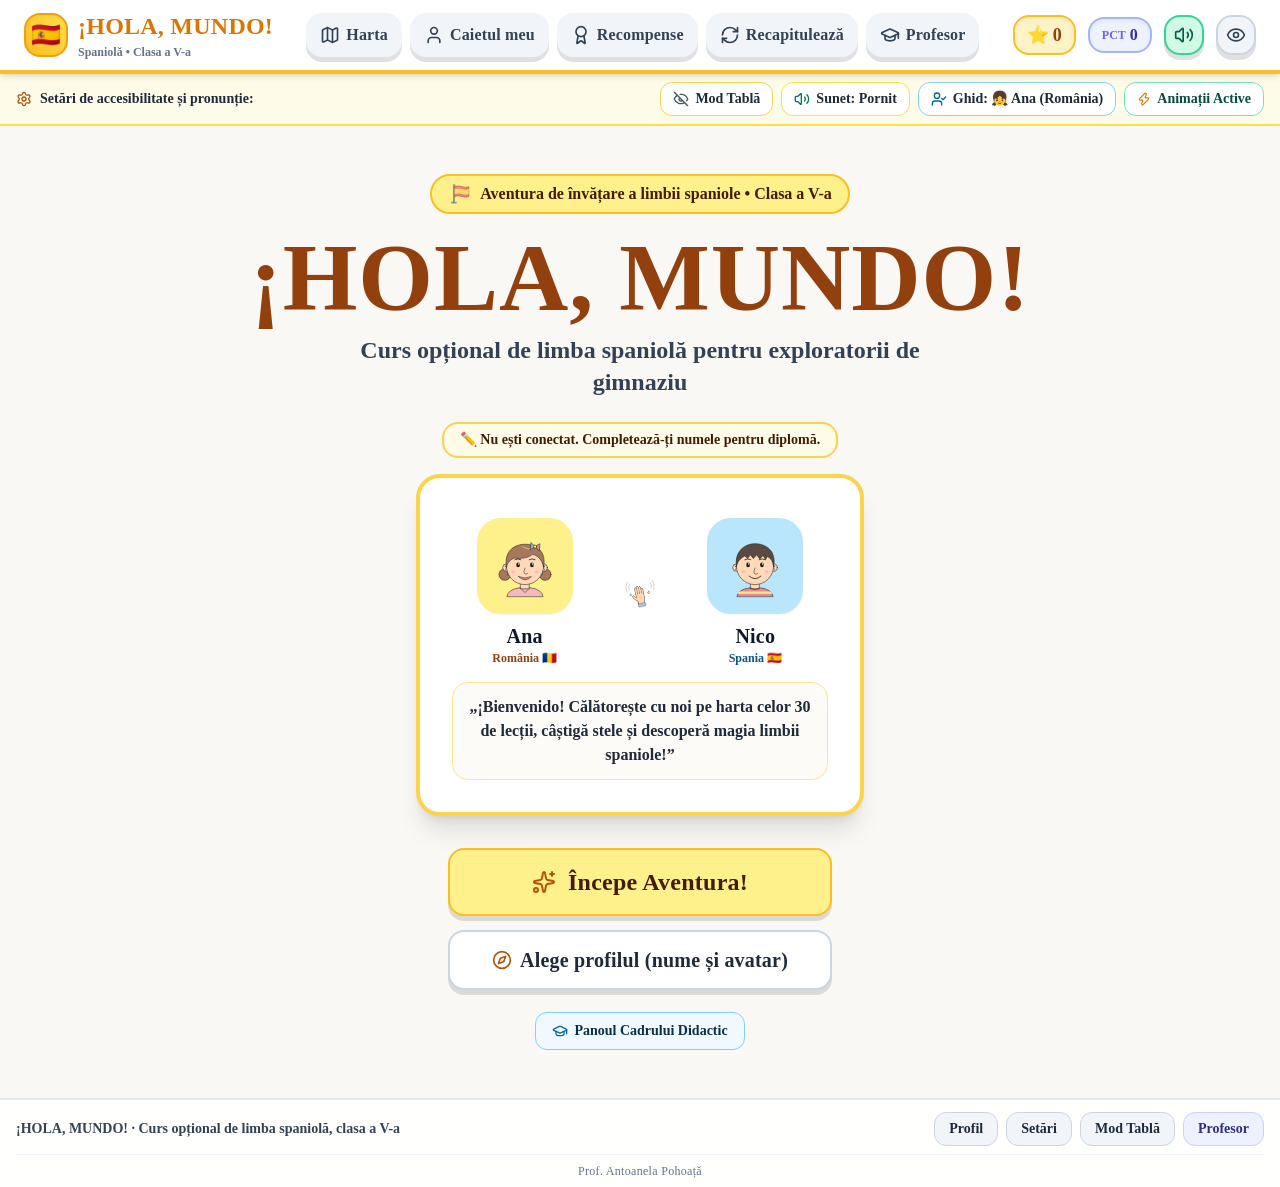
==== commit 238a6edc: "Golește conturile fictive și datele demo - profilul pornește cu Nume și Prenume goale - catalogul nu" ====
--- a/index.html
+++ b/index.html
@@ -5,8 +5,8 @@
     <link rel="icon" type="image/svg+xml" href="data:image/svg+xml,<svg xmlns=%22http://www.w3.org/2000/svg%22 viewBox=%220 0 32 32%22><text y=%2226%22 font-size=%2226%22>🇪🇸</text></svg>" />
     <meta name="viewport" content="width=device-width, initial-scale=1.0" />
     <title>¡HOLA, MUNDO! · Curs opțional de limba spaniolă</title>
-    <script type="module" crossorigin src="./assets/index-Mt5B-GL6.js"></script>
-    <link rel="stylesheet" crossorigin href="./assets/index-B9IjFOio.css">
+    <script type="module" crossorigin src="./assets/index-C4BQSN3y.js"></script>
+    <link rel="stylesheet" crossorigin href="./assets/index-CjOFdaM6.css">
   </head>
   <body class="bg-[#FAF8F5] text-slate-900 min-h-screen selection:bg-amber-200">
     <div id="root"></div>
--- a/assets/index-CjOFdaM6.css
+++ b/assets/index-CjOFdaM6.css
@@ -0,0 +1 @@
+.certificate-modal{--cert-gold: #b8963e;--cert-gold-soft: #e6d3a1;--cert-blue: #8fb3db;--cert-ink: #111111;--cert-muted: #3d3d3d;--cert-paper: #fffdf7;--cert-paper-edge: #f8f1e1;--cert-flag-red: #c8372d;--cert-flag-yellow: #f2c230;position:fixed;top:0;right:0;bottom:0;left:0;z-index:60;display:flex;flex-direction:column;align-items:center;gap:14px;padding:16px;background:#0f172ac7;overflow:auto}.certificate-toolbar{display:flex;flex-wrap:wrap;gap:10px;align-items:center;justify-content:center;width:100%;max-width:1123px}.certificate-toolbar button{font:700 15px/1 Segoe UI,Arial,sans-serif;border:0;border-radius:12px;padding:12px 18px;cursor:pointer;background:#fff;color:#1f2a44}.certificate-toolbar button.primary{background:#2f64b3;color:#fff}.certificate-toolbar button:focus-visible{outline:3px solid #ffe49a;outline-offset:2px}.certificate-note{font:14px/1.4 Segoe UI,Arial,sans-serif;color:#fff2c7;margin:0;text-align:center}.certificate-stage{position:relative;flex:none}.certificate-sheet{position:absolute;top:0;left:0;box-sizing:border-box;width:297mm;height:210mm;padding:12mm;transform-origin:top left;background:radial-gradient(ellipse at 50% 42%,#fffffff2,#fff0 62%),linear-gradient(180deg,var(--cert-paper) 0%,var(--cert-paper-edge) 100%);color:var(--cert-ink);font-family:Times New Roman,Times,serif;box-shadow:0 24px 60px #00000059;-webkit-print-color-adjust:exact;print-color-adjust:exact}.certificate-sheet *,.certificate-sheet *:before,.certificate-sheet *:after{box-sizing:border-box}.cert-frame{height:100%;border:3px solid var(--cert-gold);padding:2.5mm}.cert-frame-inner{position:relative;height:100%;border:2px solid var(--cert-blue);display:flex;flex-direction:column;align-items:center;text-align:center;padding:7mm 18mm}.cert-corner{position:absolute;width:15mm;height:15mm;color:var(--cert-gold)}.cert-corner.tl{top:2mm;left:2mm}.cert-corner.tr{top:2mm;right:2mm;transform:scaleX(-1)}.cert-corner.bl{bottom:2mm;left:2mm;transform:scaleY(-1)}.cert-corner.br{bottom:2mm;right:2mm;transform:scale(-1)}.cert-crest{display:flex;align-items:center;gap:3mm;color:var(--cert-gold)}.cert-crest .cert-star-sm{width:3.2mm;height:3.2mm}.cert-crest .cert-flag{width:12mm;height:8mm}.cert-title{margin:3mm 0 1.5mm;font-size:32pt;font-weight:700;letter-spacing:.04em;line-height:1.1}.cert-subtitle{margin:0;font-size:16pt;font-style:italic;color:var(--cert-muted)}.cert-divider{display:flex;align-items:center;gap:3mm;width:120mm;margin:5mm 0 0;color:var(--cert-gold)}.cert-divider:before,.cert-divider:after{content:"";flex:1;height:1px;background:currentColor}.cert-divider svg{width:4mm;height:4mm}.cert-body{flex:1;display:flex;flex-direction:column;align-items:center;justify-content:center;width:100%;padding-bottom:4mm}.cert-award{margin:0;font-size:16pt}.cert-name{min-width:160mm;min-height:17mm;margin:3mm 0 0;padding:1mm 10mm 2.5mm;border-bottom:1.5px solid var(--cert-gold);font-size:30pt;font-weight:700;line-height:1.25}.cert-name.is-long{font-size:26pt}.cert-name.is-xlong{font-size:22pt}.cert-reason{max-width:210mm;margin:5mm 0 0;font-size:16pt}.cert-score{display:flex;align-items:center;gap:4mm;margin:5mm 0 0;font-size:15pt}.cert-sep{width:1px;height:6mm;background:var(--cert-gold)}.cert-stars{display:inline-flex;gap:1.2mm;vertical-align:middle}.cert-stars svg{width:6mm;height:6mm}.cert-stars .on{color:var(--cert-gold)}.cert-stars .off{color:var(--cert-gold-soft)}.cert-bottom{display:grid;grid-template-columns:1fr auto 1fr;align-items:end;gap:10mm;width:100%;font-size:14pt}.cert-cell{display:flex;flex-direction:column;align-items:center;gap:1.5mm}.cert-sign-space{height:11mm}.cert-line{min-width:68mm;padding-top:1.5mm;border-top:1px solid var(--cert-ink)}.cert-seal{width:27mm;height:27mm;color:var(--cert-gold)}.certificate-sheet [contenteditable=true]:hover,.certificate-sheet [contenteditable=true]:focus{outline:1.5px dashed var(--cert-blue);outline-offset:1mm}@media print{html.cert-open,html.cert-open body{margin:0!important;padding:0!important;background:#fff!important}html.cert-open body>*:not(.certificate-modal){display:none!important}.certificate-modal{position:static!important;display:block!important;padding:0!important;background:none!important;overflow:visible!important}.certificate-toolbar,.certificate-note{display:none!important}.certificate-stage{width:auto!important;height:auto!important}.certificate-sheet{position:static!important;transform:none!important;box-shadow:none!important;-moz-column-break-inside:avoid;break-inside:avoid;page-break-inside:avoid}.certificate-sheet [contenteditable=true]{outline:none!important}}*,:before,:after{--tw-border-spacing-x: 0;--tw-border-spacing-y: 0;--tw-translate-x: 0;--tw-translate-y: 0;--tw-rotate: 0;--tw-skew-x: 0;--tw-skew-y: 0;--tw-scale-x: 1;--tw-scale-y: 1;--tw-pan-x: ;--tw-pan-y: ;--tw-pinch-zoom: ;--tw-scroll-snap-strictness: proximity;--tw-gradient-from-position: ;--tw-gradient-via-position: ;--tw-gradient-to-position: ;--tw-ordinal: ;--tw-slashed-zero: ;--tw-numeric-figure: ;--tw-numeric-spacing: ;--tw-numeric-fraction: ;--tw-ring-inset: ;--tw-ring-offset-width: 0px;--tw-ring-offset-color: #fff;--tw-ring-color: rgb(59 130 246 / .5);--tw-ring-offset-shadow: 0 0 #0000;--tw-ring-shadow: 0 0 #0000;--tw-shadow: 0 0 #0000;--tw-shadow-colored: 0 0 #0000;--tw-blur: ;--tw-brightness: ;--tw-contrast: ;--tw-grayscale: ;--tw-hue-rotate: ;--tw-invert: ;--tw-saturate: ;--tw-sepia: ;--tw-drop-shadow: ;--tw-backdrop-blur: ;--tw-backdrop-brightness: ;--tw-backdrop-contrast: ;--tw-backdrop-grayscale: ;--tw-backdrop-hue-rotate: ;--tw-backdrop-invert: ;--tw-backdrop-opacity: ;--tw-backdrop-saturate: ;--tw-backdrop-sepia: ;--tw-contain-size: ;--tw-contain-layout: ;--tw-contain-paint: ;--tw-contain-style: }::backdrop{--tw-border-spacing-x: 0;--tw-border-spacing-y: 0;--tw-translate-x: 0;--tw-translate-y: 0;--tw-rotate: 0;--tw-skew-x: 0;--tw-skew-y: 0;--tw-scale-x: 1;--tw-scale-y: 1;--tw-pan-x: ;--tw-pan-y: ;--tw-pinch-zoom: ;--tw-scroll-snap-strictness: proximity;--tw-gradient-from-position: ;--tw-gradient-via-position: ;--tw-gradient-to-position: ;--tw-ordinal: ;--tw-slashed-zero: ;--tw-numeric-figure: ;--tw-numeric-spacing: ;--tw-numeric-fraction: ;--tw-ring-inset: ;--tw-ring-offset-width: 0px;--tw-ring-offset-color: #fff;--tw-ring-color: rgb(59 130 246 / .5);--tw-ring-offset-shadow: 0 0 #0000;--tw-ring-shadow: 0 0 #0000;--tw-shadow: 0 0 #0000;--tw-shadow-colored: 0 0 #0000;--tw-blur: ;--tw-brightness: ;--tw-contrast: ;--tw-grayscale: ;--tw-hue-rotate: ;--tw-invert: ;--tw-saturate: ;--tw-sepia: ;--tw-drop-shadow: ;--tw-backdrop-blur: ;--tw-backdrop-brightness: ;--tw-backdrop-contrast: ;--tw-backdrop-grayscale: ;--tw-backdrop-hue-rotate: ;--tw-backdrop-invert: ;--tw-backdrop-opacity: ;--tw-backdrop-saturate: ;--tw-backdrop-sepia: ;--tw-contain-size: ;--tw-contain-layout: ;--tw-contain-paint: ;--tw-contain-style: }*,:before,:after{box-sizing:border-box;border-width:0;border-style:solid;border-color:#e5e7eb}:before,:after{--tw-content: ""}html,:host{line-height:1.5;-webkit-text-size-adjust:100%;-moz-tab-size:4;-o-tab-size:4;tab-size:4;font-family:ui-sans-serif,system-ui,sans-serif,"Apple Color Emoji","Segoe UI Emoji",Segoe UI Symbol,"Noto Color Emoji";font-feature-settings:normal;font-variation-settings:normal;-webkit-tap-highlight-color:transparent}body{margin:0;line-height:inherit}hr{height:0;color:inherit;border-top-width:1px}abbr:where([title]){-webkit-text-decoration:underline dotted;text-decoration:underline dotted}h1,h2,h3,h4,h5,h6{font-size:inherit;font-weight:inherit}a{color:inherit;text-decoration:inherit}b,strong{font-weight:bolder}code,kbd,samp,pre{font-family:ui-monospace,SFMono-Regular,Menlo,Monaco,Consolas,Liberation Mono,Courier New,monospace;font-feature-settings:normal;font-variation-settings:normal;font-size:1em}small{font-size:80%}sub,sup{font-size:75%;line-height:0;position:relative;vertical-align:baseline}sub{bottom:-.25em}sup{top:-.5em}table{text-indent:0;border-color:inherit;border-collapse:collapse}button,input,optgroup,select,textarea{font-family:inherit;font-feature-settings:inherit;font-variation-settings:inherit;font-size:100%;font-weight:inherit;line-height:inherit;letter-spacing:inherit;color:inherit;margin:0;padding:0}button,select{text-transform:none}button,input:where([type=button]),input:where([type=reset]),input:where([type=submit]){-webkit-appearance:button;background-color:transparent;background-image:none}:-moz-focusring{outline:auto}:-moz-ui-invalid{box-shadow:none}progress{vertical-align:baseline}::-webkit-inner-spin-button,::-webkit-outer-spin-button{height:auto}[type=search]{-webkit-appearance:textfield;outline-offset:-2px}::-webkit-search-decoration{-webkit-appearance:none}::-webkit-file-upload-button{-webkit-appearance:button;font:inherit}summary{display:list-item}blockquote,dl,dd,h1,h2,h3,h4,h5,h6,hr,figure,p,pre{margin:0}fieldset{margin:0;padding:0}legend{padding:0}ol,ul,menu{list-style:none;margin:0;padding:0}dialog{padding:0}textarea{resize:vertical}input::-moz-placeholder,textarea::-moz-placeholder{opacity:1;color:#9ca3af}input::placeholder,textarea::placeholder{opacity:1;color:#9ca3af}button,[role=button]{cursor:pointer}:disabled{cursor:default}img,svg,video,canvas,audio,iframe,embed,object{display:block;vertical-align:middle}img,video{max-width:100%;height:auto}[hidden]:where(:not([hidden=until-found])){display:none}.fixed{position:fixed}.absolute{position:absolute}.relative{position:relative}.inset-0{top:0;right:0;bottom:0;left:0}.left-3{left:.75rem}.top-3{top:.75rem}.z-40{z-index:40}.z-50{z-index:50}.order-last{order:9999}.mx-auto{margin-left:auto;margin-right:auto}.my-2{margin-top:.5rem;margin-bottom:.5rem}.my-4{margin-top:1rem;margin-bottom:1rem}.my-auto{margin-top:auto;margin-bottom:auto}.-mt-16{margin-top:-4rem}.mb-1{margin-bottom:.25rem}.mb-2{margin-bottom:.5rem}.mb-3{margin-bottom:.75rem}.mb-4{margin-bottom:1rem}.mb-6{margin-bottom:1.5rem}.mb-8{margin-bottom:2rem}.ml-4{margin-left:1rem}.ml-auto{margin-left:auto}.mr-1{margin-right:.25rem}.mt-0\.5{margin-top:.125rem}.mt-1{margin-top:.25rem}.mt-2{margin-top:.5rem}.mt-3{margin-top:.75rem}.mt-4{margin-top:1rem}.mt-6{margin-top:1.5rem}.line-clamp-1{overflow:hidden;display:-webkit-box;-webkit-box-orient:vertical;-webkit-line-clamp:1}.line-clamp-2{overflow:hidden;display:-webkit-box;-webkit-box-orient:vertical;-webkit-line-clamp:2}.block{display:block}.inline-block{display:inline-block}.inline{display:inline}.flex{display:flex}.inline-flex{display:inline-flex}.table{display:table}.grid{display:grid}.hidden{display:none}.h-10{height:2.5rem}.h-11{height:2.75rem}.h-12{height:3rem}.h-14{height:3.5rem}.h-16{height:4rem}.h-2{height:.5rem}.h-20{height:5rem}.h-24{height:6rem}.h-28{height:7rem}.h-3\.5{height:.875rem}.h-4{height:1rem}.h-40{height:10rem}.h-5{height:1.25rem}.h-6{height:1.5rem}.h-7{height:1.75rem}.h-8{height:2rem}.h-9{height:2.25rem}.h-full{height:100%}.max-h-56{max-height:14rem}.max-h-\[380px\]{max-height:380px}.max-h-\[480px\]{max-height:480px}.min-h-\[100px\]{min-height:100px}.min-h-\[110px\]{min-height:110px}.min-h-\[112px\]{min-height:112px}.min-h-\[140px\]{min-height:140px}.min-h-\[160px\]{min-height:160px}.min-h-\[180px\]{min-height:180px}.min-h-\[52px\]{min-height:52px}.min-h-\[54px\]{min-height:54px}.min-h-\[560px\]{min-height:560px}.min-h-\[56px\]{min-height:56px}.min-h-\[58px\]{min-height:58px}.min-h-\[66px\]{min-height:66px}.min-h-\[calc\(100vh-140px\)\]{min-height:calc(100vh - 140px)}.min-h-screen{min-height:100vh}.w-10{width:2.5rem}.w-11{width:2.75rem}.w-12{width:3rem}.w-14{width:3.5rem}.w-16{width:4rem}.w-20{width:5rem}.w-24{width:6rem}.w-28{width:7rem}.w-3\.5{width:.875rem}.w-4{width:1rem}.w-40{width:10rem}.w-5{width:1.25rem}.w-6{width:1.5rem}.w-7{width:1.75rem}.w-8{width:2rem}.w-9{width:2.25rem}.w-full{width:100%}.min-w-0{min-width:0px}.min-w-\[110px\]{min-width:110px}.min-w-\[190px\]{min-width:190px}.max-w-2xl{max-width:42rem}.max-w-3xl{max-width:48rem}.max-w-4xl{max-width:56rem}.max-w-5xl{max-width:64rem}.max-w-6xl{max-width:72rem}.max-w-7xl{max-width:80rem}.max-w-lg{max-width:32rem}.max-w-md{max-width:28rem}.max-w-sm{max-width:24rem}.max-w-xl{max-width:36rem}.flex-1{flex:1 1 0%}.shrink-0{flex-shrink:0}.border-collapse{border-collapse:collapse}.scale-105{--tw-scale-x: 1.05;--tw-scale-y: 1.05;transform:translate(var(--tw-translate-x),var(--tw-translate-y)) rotate(var(--tw-rotate)) skew(var(--tw-skew-x)) skewY(var(--tw-skew-y)) scaleX(var(--tw-scale-x)) scaleY(var(--tw-scale-y))}.scale-110{--tw-scale-x: 1.1;--tw-scale-y: 1.1;transform:translate(var(--tw-translate-x),var(--tw-translate-y)) rotate(var(--tw-rotate)) skew(var(--tw-skew-x)) skewY(var(--tw-skew-y)) scaleX(var(--tw-scale-x)) scaleY(var(--tw-scale-y))}.transform{transform:translate(var(--tw-translate-x),var(--tw-translate-y)) rotate(var(--tw-rotate)) skew(var(--tw-skew-x)) skewY(var(--tw-skew-y)) scaleX(var(--tw-scale-x)) scaleY(var(--tw-scale-y))}@keyframes bounce{0%,to{transform:translateY(-25%);animation-timing-function:cubic-bezier(.8,0,1,1)}50%{transform:none;animation-timing-function:cubic-bezier(0,0,.2,1)}}.animate-bounce{animation:bounce 1s infinite}@keyframes pulse{50%{opacity:.5}}.animate-pulse{animation:pulse 2s cubic-bezier(.4,0,.6,1) infinite}.cursor-default{cursor:default}.cursor-not-allowed{cursor:not-allowed}.cursor-pointer{cursor:pointer}.select-none{-webkit-user-select:none;-moz-user-select:none;user-select:none}.resize{resize:both}.grid-cols-1{grid-template-columns:repeat(1,minmax(0,1fr))}.grid-cols-2{grid-template-columns:repeat(2,minmax(0,1fr))}.grid-cols-4{grid-template-columns:repeat(4,minmax(0,1fr))}.flex-col{flex-direction:column}.flex-col-reverse{flex-direction:column-reverse}.flex-wrap{flex-wrap:wrap}.items-start{align-items:flex-start}.items-center{align-items:center}.items-stretch{align-items:stretch}.justify-start{justify-content:flex-start}.justify-end{justify-content:flex-end}.justify-center{justify-content:center}.justify-between{justify-content:space-between}.justify-around{justify-content:space-around}.gap-1{gap:.25rem}.gap-1\.5{gap:.375rem}.gap-2{gap:.5rem}.gap-2\.5{gap:.625rem}.gap-3{gap:.75rem}.gap-3\.5{gap:.875rem}.gap-4{gap:1rem}.gap-5{gap:1.25rem}.gap-6{gap:1.5rem}.-space-x-3>:not([hidden])~:not([hidden]){--tw-space-x-reverse: 0;margin-right:calc(-.75rem * var(--tw-space-x-reverse));margin-left:calc(-.75rem * calc(1 - var(--tw-space-x-reverse)))}.space-x-1\.5>:not([hidden])~:not([hidden]){--tw-space-x-reverse: 0;margin-right:calc(.375rem * var(--tw-space-x-reverse));margin-left:calc(.375rem * calc(1 - var(--tw-space-x-reverse)))}.space-y-1>:not([hidden])~:not([hidden]){--tw-space-y-reverse: 0;margin-top:calc(.25rem * calc(1 - var(--tw-space-y-reverse)));margin-bottom:calc(.25rem * var(--tw-space-y-reverse))}.space-y-1\.5>:not([hidden])~:not([hidden]){--tw-space-y-reverse: 0;margin-top:calc(.375rem * calc(1 - var(--tw-space-y-reverse)));margin-bottom:calc(.375rem * var(--tw-space-y-reverse))}.space-y-10>:not([hidden])~:not([hidden]){--tw-space-y-reverse: 0;margin-top:calc(2.5rem * calc(1 - var(--tw-space-y-reverse)));margin-bottom:calc(2.5rem * var(--tw-space-y-reverse))}.space-y-12>:not([hidden])~:not([hidden]){--tw-space-y-reverse: 0;margin-top:calc(3rem * calc(1 - var(--tw-space-y-reverse)));margin-bottom:calc(3rem * var(--tw-space-y-reverse))}.space-y-2>:not([hidden])~:not([hidden]){--tw-space-y-reverse: 0;margin-top:calc(.5rem * calc(1 - var(--tw-space-y-reverse)));margin-bottom:calc(.5rem * var(--tw-space-y-reverse))}.space-y-2\.5>:not([hidden])~:not([hidden]){--tw-space-y-reverse: 0;margin-top:calc(.625rem * calc(1 - var(--tw-space-y-reverse)));margin-bottom:calc(.625rem * var(--tw-space-y-reverse))}.space-y-3>:not([hidden])~:not([hidden]){--tw-space-y-reverse: 0;margin-top:calc(.75rem * calc(1 - var(--tw-space-y-reverse)));margin-bottom:calc(.75rem * var(--tw-space-y-reverse))}.space-y-4>:not([hidden])~:not([hidden]){--tw-space-y-reverse: 0;margin-top:calc(1rem * calc(1 - var(--tw-space-y-reverse)));margin-bottom:calc(1rem * var(--tw-space-y-reverse))}.space-y-5>:not([hidden])~:not([hidden]){--tw-space-y-reverse: 0;margin-top:calc(1.25rem * calc(1 - var(--tw-space-y-reverse)));margin-bottom:calc(1.25rem * var(--tw-space-y-reverse))}.space-y-6>:not([hidden])~:not([hidden]){--tw-space-y-reverse: 0;margin-top:calc(1.5rem * calc(1 - var(--tw-space-y-reverse)));margin-bottom:calc(1.5rem * var(--tw-space-y-reverse))}.space-y-8>:not([hidden])~:not([hidden]){--tw-space-y-reverse: 0;margin-top:calc(2rem * calc(1 - var(--tw-space-y-reverse)));margin-bottom:calc(2rem * var(--tw-space-y-reverse))}.divide-y>:not([hidden])~:not([hidden]){--tw-divide-y-reverse: 0;border-top-width:calc(1px * calc(1 - var(--tw-divide-y-reverse)));border-bottom-width:calc(1px * var(--tw-divide-y-reverse))}.divide-slate-100>:not([hidden])~:not([hidden]){--tw-divide-opacity: 1;border-color:rgb(241 245 249 / var(--tw-divide-opacity, 1))}.self-end{align-self:flex-end}.overflow-hidden{overflow:hidden}.overflow-x-auto{overflow-x:auto}.overflow-y-auto{overflow-y:auto}.truncate{overflow:hidden;text-overflow:ellipsis;white-space:nowrap}.whitespace-nowrap{white-space:nowrap}.break-words{overflow-wrap:break-word}.rounded-2xl{border-radius:1rem}.rounded-3xl{border-radius:1.5rem}.rounded-full{border-radius:9999px}.rounded-lg{border-radius:.5rem}.rounded-md{border-radius:.375rem}.rounded-xl{border-radius:.75rem}.border{border-width:1px}.border-2{border-width:2px}.border-4{border-width:4px}.border-b{border-bottom-width:1px}.border-b-2{border-bottom-width:2px}.border-b-4{border-bottom-width:4px}.border-t{border-top-width:1px}.border-t-2{border-top-width:2px}.border-dashed{border-style:dashed}.border-amber-200{--tw-border-opacity: 1;border-color:rgb(253 230 138 / var(--tw-border-opacity, 1))}.border-amber-300{--tw-border-opacity: 1;border-color:rgb(252 211 77 / var(--tw-border-opacity, 1))}.border-amber-400{--tw-border-opacity: 1;border-color:rgb(251 191 36 / var(--tw-border-opacity, 1))}.border-amber-500{--tw-border-opacity: 1;border-color:rgb(245 158 11 / var(--tw-border-opacity, 1))}.border-amber-600{--tw-border-opacity: 1;border-color:rgb(217 119 6 / var(--tw-border-opacity, 1))}.border-emerald-300{--tw-border-opacity: 1;border-color:rgb(110 231 183 / var(--tw-border-opacity, 1))}.border-emerald-400{--tw-border-opacity: 1;border-color:rgb(52 211 153 / var(--tw-border-opacity, 1))}.border-emerald-500{--tw-border-opacity: 1;border-color:rgb(16 185 129 / var(--tw-border-opacity, 1))}.border-indigo-100{--tw-border-opacity: 1;border-color:rgb(224 231 255 / var(--tw-border-opacity, 1))}.border-indigo-200{--tw-border-opacity: 1;border-color:rgb(199 210 254 / var(--tw-border-opacity, 1))}.border-indigo-300{--tw-border-opacity: 1;border-color:rgb(165 180 252 / var(--tw-border-opacity, 1))}.border-indigo-400{--tw-border-opacity: 1;border-color:rgb(129 140 248 / var(--tw-border-opacity, 1))}.border-indigo-700{--tw-border-opacity: 1;border-color:rgb(67 56 202 / var(--tw-border-opacity, 1))}.border-orange-300{--tw-border-opacity: 1;border-color:rgb(253 186 116 / var(--tw-border-opacity, 1))}.border-pastel-blueBorder{--tw-border-opacity: 1;border-color:rgb(125 211 252 / var(--tw-border-opacity, 1))}.border-pastel-mintBorder{--tw-border-opacity: 1;border-color:rgb(110 231 183 / var(--tw-border-opacity, 1))}.border-pastel-peachBorder{--tw-border-opacity: 1;border-color:rgb(253 186 116 / var(--tw-border-opacity, 1))}.border-pastel-yellowBorder{--tw-border-opacity: 1;border-color:rgb(253 224 71 / var(--tw-border-opacity, 1))}.border-purple-300{--tw-border-opacity: 1;border-color:rgb(216 180 254 / var(--tw-border-opacity, 1))}.border-purple-500{--tw-border-opacity: 1;border-color:rgb(168 85 247 / var(--tw-border-opacity, 1))}.border-rose-200{--tw-border-opacity: 1;border-color:rgb(254 205 211 / var(--tw-border-opacity, 1))}.border-rose-300{--tw-border-opacity: 1;border-color:rgb(253 164 175 / var(--tw-border-opacity, 1))}.border-rose-400{--tw-border-opacity: 1;border-color:rgb(251 113 133 / var(--tw-border-opacity, 1))}.border-sky-100{--tw-border-opacity: 1;border-color:rgb(224 242 254 / var(--tw-border-opacity, 1))}.border-sky-200{--tw-border-opacity: 1;border-color:rgb(186 230 253 / var(--tw-border-opacity, 1))}.border-sky-300{--tw-border-opacity: 1;border-color:rgb(125 211 252 / var(--tw-border-opacity, 1))}.border-sky-400{--tw-border-opacity: 1;border-color:rgb(56 189 248 / var(--tw-border-opacity, 1))}.border-sky-500{--tw-border-opacity: 1;border-color:rgb(14 165 233 / var(--tw-border-opacity, 1))}.border-slate-100{--tw-border-opacity: 1;border-color:rgb(241 245 249 / var(--tw-border-opacity, 1))}.border-slate-200{--tw-border-opacity: 1;border-color:rgb(226 232 240 / var(--tw-border-opacity, 1))}.border-slate-300{--tw-border-opacity: 1;border-color:rgb(203 213 225 / var(--tw-border-opacity, 1))}.border-slate-400{--tw-border-opacity: 1;border-color:rgb(148 163 184 / var(--tw-border-opacity, 1))}.border-slate-700{--tw-border-opacity: 1;border-color:rgb(51 65 85 / var(--tw-border-opacity, 1))}.border-transparent{border-color:transparent}.border-violet-400{--tw-border-opacity: 1;border-color:rgb(167 139 250 / var(--tw-border-opacity, 1))}.border-white{--tw-border-opacity: 1;border-color:rgb(255 255 255 / var(--tw-border-opacity, 1))}.border-white\/40{border-color:#fff6}.border-white\/60{border-color:#fff9}.bg-\[\#FAF8F5\]{--tw-bg-opacity: 1;background-color:rgb(250 248 245 / var(--tw-bg-opacity, 1))}.bg-amber-100{--tw-bg-opacity: 1;background-color:rgb(254 243 199 / var(--tw-bg-opacity, 1))}.bg-amber-200\/70{background-color:#fde68ab3}.bg-amber-400{--tw-bg-opacity: 1;background-color:rgb(251 191 36 / var(--tw-bg-opacity, 1))}.bg-amber-50{--tw-bg-opacity: 1;background-color:rgb(255 251 235 / var(--tw-bg-opacity, 1))}.bg-amber-50\/30{background-color:#fffbeb4d}.bg-amber-50\/60{background-color:#fffbeb99}.bg-amber-50\/70{background-color:#fffbebb3}.bg-amber-50\/80{background-color:#fffbebcc}.bg-amber-500{--tw-bg-opacity: 1;background-color:rgb(245 158 11 / var(--tw-bg-opacity, 1))}.bg-emerald-100{--tw-bg-opacity: 1;background-color:rgb(209 250 229 / var(--tw-bg-opacity, 1))}.bg-emerald-200{--tw-bg-opacity: 1;background-color:rgb(167 243 208 / var(--tw-bg-opacity, 1))}.bg-emerald-50{--tw-bg-opacity: 1;background-color:rgb(236 253 245 / var(--tw-bg-opacity, 1))}.bg-emerald-500{--tw-bg-opacity: 1;background-color:rgb(16 185 129 / var(--tw-bg-opacity, 1))}.bg-emerald-600{--tw-bg-opacity: 1;background-color:rgb(5 150 105 / var(--tw-bg-opacity, 1))}.bg-indigo-100{--tw-bg-opacity: 1;background-color:rgb(224 231 255 / var(--tw-bg-opacity, 1))}.bg-indigo-50{--tw-bg-opacity: 1;background-color:rgb(238 242 255 / var(--tw-bg-opacity, 1))}.bg-indigo-50\/70{background-color:#eef2ffb3}.bg-indigo-50\/80{background-color:#eef2ffcc}.bg-indigo-600{--tw-bg-opacity: 1;background-color:rgb(79 70 229 / var(--tw-bg-opacity, 1))}.bg-pastel-blue{--tw-bg-opacity: 1;background-color:rgb(186 230 253 / var(--tw-bg-opacity, 1))}.bg-pastel-blueLight{--tw-bg-opacity: 1;background-color:rgb(240 249 255 / var(--tw-bg-opacity, 1))}.bg-pastel-cream{--tw-bg-opacity: 1;background-color:rgb(252 251 247 / var(--tw-bg-opacity, 1))}.bg-pastel-lavender{--tw-bg-opacity: 1;background-color:rgb(221 214 254 / var(--tw-bg-opacity, 1))}.bg-pastel-lavenderLight{--tw-bg-opacity: 1;background-color:rgb(245 243 255 / var(--tw-bg-opacity, 1))}.bg-pastel-mint{--tw-bg-opacity: 1;background-color:rgb(167 243 208 / var(--tw-bg-opacity, 1))}.bg-pastel-mintLight{--tw-bg-opacity: 1;background-color:rgb(236 253 245 / var(--tw-bg-opacity, 1))}.bg-pastel-peachLight{--tw-bg-opacity: 1;background-color:rgb(255 247 237 / var(--tw-bg-opacity, 1))}.bg-pastel-yellow{--tw-bg-opacity: 1;background-color:rgb(254 240 138 / var(--tw-bg-opacity, 1))}.bg-pastel-yellowLight{--tw-bg-opacity: 1;background-color:rgb(254 252 232 / var(--tw-bg-opacity, 1))}.bg-purple-100{--tw-bg-opacity: 1;background-color:rgb(243 232 255 / var(--tw-bg-opacity, 1))}.bg-purple-50\/80{background-color:#faf5ffcc}.bg-rose-100{--tw-bg-opacity: 1;background-color:rgb(255 228 230 / var(--tw-bg-opacity, 1))}.bg-rose-50{--tw-bg-opacity: 1;background-color:rgb(255 241 242 / var(--tw-bg-opacity, 1))}.bg-rose-50\/70{background-color:#fff1f2b3}.bg-rose-500{--tw-bg-opacity: 1;background-color:rgb(244 63 94 / var(--tw-bg-opacity, 1))}.bg-sky-100{--tw-bg-opacity: 1;background-color:rgb(224 242 254 / var(--tw-bg-opacity, 1))}.bg-sky-50{--tw-bg-opacity: 1;background-color:rgb(240 249 255 / var(--tw-bg-opacity, 1))}.bg-sky-50\/60{background-color:#f0f9ff99}.bg-sky-50\/80{background-color:#f0f9ffcc}.bg-sky-500{--tw-bg-opacity: 1;background-color:rgb(14 165 233 / var(--tw-bg-opacity, 1))}.bg-sky-600{--tw-bg-opacity: 1;background-color:rgb(2 132 199 / var(--tw-bg-opacity, 1))}.bg-slate-100{--tw-bg-opacity: 1;background-color:rgb(241 245 249 / var(--tw-bg-opacity, 1))}.bg-slate-200{--tw-bg-opacity: 1;background-color:rgb(226 232 240 / var(--tw-bg-opacity, 1))}.bg-slate-50{--tw-bg-opacity: 1;background-color:rgb(248 250 252 / var(--tw-bg-opacity, 1))}.bg-slate-900\/60{background-color:#0f172a99}.bg-white{--tw-bg-opacity: 1;background-color:rgb(255 255 255 / var(--tw-bg-opacity, 1))}.bg-white\/20{background-color:#fff3}.bg-white\/25{background-color:#ffffff40}.bg-white\/30{background-color:#ffffff4d}.bg-white\/60{background-color:#fff9}.bg-white\/80{background-color:#fffc}.bg-white\/95{background-color:#fffffff2}.bg-gradient-to-b{background-image:linear-gradient(to bottom,var(--tw-gradient-stops))}.bg-gradient-to-r{background-image:linear-gradient(to right,var(--tw-gradient-stops))}.bg-gradient-to-tr{background-image:linear-gradient(to top right,var(--tw-gradient-stops))}.from-amber-100{--tw-gradient-from: #fef3c7 var(--tw-gradient-from-position);--tw-gradient-to: rgb(254 243 199 / 0) var(--tw-gradient-to-position);--tw-gradient-stops: var(--tw-gradient-from), var(--tw-gradient-to)}.from-amber-300{--tw-gradient-from: #fcd34d var(--tw-gradient-from-position);--tw-gradient-to: rgb(252 211 77 / 0) var(--tw-gradient-to-position);--tw-gradient-stops: var(--tw-gradient-from), var(--tw-gradient-to)}.from-amber-400{--tw-gradient-from: #fbbf24 var(--tw-gradient-from-position);--tw-gradient-to: rgb(251 191 36 / 0) var(--tw-gradient-to-position);--tw-gradient-stops: var(--tw-gradient-from), var(--tw-gradient-to)}.from-amber-50{--tw-gradient-from: #fffbeb var(--tw-gradient-from-position);--tw-gradient-to: rgb(255 251 235 / 0) var(--tw-gradient-to-position);--tw-gradient-stops: var(--tw-gradient-from), var(--tw-gradient-to)}.from-emerald-100{--tw-gradient-from: #d1fae5 var(--tw-gradient-from-position);--tw-gradient-to: rgb(209 250 229 / 0) var(--tw-gradient-to-position);--tw-gradient-stops: var(--tw-gradient-from), var(--tw-gradient-to)}.from-indigo-800{--tw-gradient-from: #3730a3 var(--tw-gradient-from-position);--tw-gradient-to: rgb(55 48 163 / 0) var(--tw-gradient-to-position);--tw-gradient-stops: var(--tw-gradient-from), var(--tw-gradient-to)}.from-sky-100{--tw-gradient-from: #e0f2fe var(--tw-gradient-from-position);--tw-gradient-to: rgb(224 242 254 / 0) var(--tw-gradient-to-position);--tw-gradient-stops: var(--tw-gradient-from), var(--tw-gradient-to)}.from-sky-50{--tw-gradient-from: #f0f9ff var(--tw-gradient-from-position);--tw-gradient-to: rgb(240 249 255 / 0) var(--tw-gradient-to-position);--tw-gradient-stops: var(--tw-gradient-from), var(--tw-gradient-to)}.via-indigo-50{--tw-gradient-to: rgb(238 242 255 / 0) var(--tw-gradient-to-position);--tw-gradient-stops: var(--tw-gradient-from), #eef2ff var(--tw-gradient-via-position), var(--tw-gradient-to)}.via-indigo-900{--tw-gradient-to: rgb(49 46 129 / 0) var(--tw-gradient-to-position);--tw-gradient-stops: var(--tw-gradient-from), #312e81 var(--tw-gradient-via-position), var(--tw-gradient-to)}.via-orange-400{--tw-gradient-to: rgb(251 146 60 / 0) var(--tw-gradient-to-position);--tw-gradient-stops: var(--tw-gradient-from), #fb923c var(--tw-gradient-via-position), var(--tw-gradient-to)}.via-orange-50{--tw-gradient-to: rgb(255 247 237 / 0) var(--tw-gradient-to-position);--tw-gradient-stops: var(--tw-gradient-from), #fff7ed var(--tw-gradient-via-position), var(--tw-gradient-to)}.via-teal-50{--tw-gradient-to: rgb(240 253 250 / 0) var(--tw-gradient-to-position);--tw-gradient-stops: var(--tw-gradient-from), #f0fdfa var(--tw-gradient-via-position), var(--tw-gradient-to)}.to-amber-100{--tw-gradient-to: #fef3c7 var(--tw-gradient-to-position)}.to-amber-500{--tw-gradient-to: #f59e0b var(--tw-gradient-to-position)}.to-emerald-100{--tw-gradient-to: #d1fae5 var(--tw-gradient-to-position)}.to-indigo-50{--tw-gradient-to: #eef2ff var(--tw-gradient-to-position)}.to-orange-400{--tw-gradient-to: #fb923c var(--tw-gradient-to-position)}.to-orange-50{--tw-gradient-to: #fff7ed var(--tw-gradient-to-position)}.to-sky-100{--tw-gradient-to: #e0f2fe var(--tw-gradient-to-position)}.to-slate-900{--tw-gradient-to: #0f172a var(--tw-gradient-to-position)}.to-yellow-300{--tw-gradient-to: #fde047 var(--tw-gradient-to-position)}.to-yellow-400{--tw-gradient-to: #facc15 var(--tw-gradient-to-position)}.fill-amber-400{fill:#fbbf24}.fill-current{fill:currentColor}.stroke-\[3\]{stroke-width:3}.p-1\.5{padding:.375rem}.p-2{padding:.5rem}.p-2\.5{padding:.625rem}.p-3{padding:.75rem}.p-3\.5{padding:.875rem}.p-4{padding:1rem}.p-5{padding:1.25rem}.p-6{padding:1.5rem}.p-8{padding:2rem}.px-0{padding-left:0;padding-right:0}.px-1\.5{padding-left:.375rem;padding-right:.375rem}.px-2{padding-left:.5rem;padding-right:.5rem}.px-2\.5{padding-left:.625rem;padding-right:.625rem}.px-3{padding-left:.75rem;padding-right:.75rem}.px-3\.5{padding-left:.875rem;padding-right:.875rem}.px-4{padding-left:1rem;padding-right:1rem}.px-5{padding-left:1.25rem;padding-right:1.25rem}.px-6{padding-left:1.5rem;padding-right:1.5rem}.px-8{padding-left:2rem;padding-right:2rem}.py-0\.5{padding-top:.125rem;padding-bottom:.125rem}.py-1{padding-top:.25rem;padding-bottom:.25rem}.py-1\.5{padding-top:.375rem;padding-bottom:.375rem}.py-10{padding-top:2.5rem;padding-bottom:2.5rem}.py-2{padding-top:.5rem;padding-bottom:.5rem}.py-2\.5{padding-top:.625rem;padding-bottom:.625rem}.py-3{padding-top:.75rem;padding-bottom:.75rem}.py-3\.5{padding-top:.875rem;padding-bottom:.875rem}.py-4{padding-top:1rem;padding-bottom:1rem}.pb-2{padding-bottom:.5rem}.pb-3{padding-bottom:.75rem}.pb-4{padding-bottom:1rem}.pl-9{padding-left:2.25rem}.pr-1{padding-right:.25rem}.pr-2{padding-right:.5rem}.pr-3{padding-right:.75rem}.pt-1{padding-top:.25rem}.pt-2{padding-top:.5rem}.pt-3{padding-top:.75rem}.pt-4{padding-top:1rem}.text-left{text-align:left}.text-center{text-align:center}.text-right{text-align:right}.font-kids{font-family:Times New Roman,Times,serif}.font-mono{font-family:ui-monospace,SFMono-Regular,Menlo,Monaco,Consolas,Liberation Mono,Courier New,monospace}.font-serif{font-family:Times New Roman,Times,serif}.text-2xl{font-size:1.5rem;line-height:2rem}.text-3xl{font-size:1.875rem;line-height:2.25rem}.text-4xl{font-size:2.25rem;line-height:2.5rem}.text-5xl{font-size:3rem;line-height:1}.text-6xl{font-size:3.75rem;line-height:1}.text-\[10px\]{font-size:10px}.text-\[11px\]{font-size:11px}.text-base{font-size:1rem;line-height:1.5rem}.text-lg{font-size:1.125rem;line-height:1.75rem}.text-sm{font-size:.875rem;line-height:1.25rem}.text-xl{font-size:1.25rem;line-height:1.75rem}.text-xs{font-size:.75rem;line-height:1rem}.font-black{font-weight:900}.font-bold{font-weight:700}.font-medium{font-weight:500}.font-semibold{font-weight:600}.uppercase{text-transform:uppercase}.italic{font-style:italic}.leading-10{line-height:2.5rem}.leading-none{line-height:1}.leading-relaxed{line-height:1.625}.leading-snug{line-height:1.375}.leading-tight{line-height:1.25}.tracking-tight{letter-spacing:-.025em}.tracking-wide{letter-spacing:.025em}.tracking-wider{letter-spacing:.05em}.text-amber-100{--tw-text-opacity: 1;color:rgb(254 243 199 / var(--tw-text-opacity, 1))}.text-amber-500{--tw-text-opacity: 1;color:rgb(245 158 11 / var(--tw-text-opacity, 1))}.text-amber-600{--tw-text-opacity: 1;color:rgb(217 119 6 / var(--tw-text-opacity, 1))}.text-amber-700{--tw-text-opacity: 1;color:rgb(180 83 9 / var(--tw-text-opacity, 1))}.text-amber-800{--tw-text-opacity: 1;color:rgb(146 64 14 / var(--tw-text-opacity, 1))}.text-amber-900{--tw-text-opacity: 1;color:rgb(120 53 15 / var(--tw-text-opacity, 1))}.text-amber-950{--tw-text-opacity: 1;color:rgb(69 26 3 / var(--tw-text-opacity, 1))}.text-emerald-500{--tw-text-opacity: 1;color:rgb(16 185 129 / var(--tw-text-opacity, 1))}.text-emerald-600{--tw-text-opacity: 1;color:rgb(5 150 105 / var(--tw-text-opacity, 1))}.text-emerald-700{--tw-text-opacity: 1;color:rgb(4 120 87 / var(--tw-text-opacity, 1))}.text-emerald-800{--tw-text-opacity: 1;color:rgb(6 95 70 / var(--tw-text-opacity, 1))}.text-emerald-900{--tw-text-opacity: 1;color:rgb(6 78 59 / var(--tw-text-opacity, 1))}.text-emerald-950{--tw-text-opacity: 1;color:rgb(2 44 34 / var(--tw-text-opacity, 1))}.text-indigo-200{--tw-text-opacity: 1;color:rgb(199 210 254 / var(--tw-text-opacity, 1))}.text-indigo-500{--tw-text-opacity: 1;color:rgb(99 102 241 / var(--tw-text-opacity, 1))}.text-indigo-600{--tw-text-opacity: 1;color:rgb(79 70 229 / var(--tw-text-opacity, 1))}.text-indigo-700{--tw-text-opacity: 1;color:rgb(67 56 202 / var(--tw-text-opacity, 1))}.text-indigo-800{--tw-text-opacity: 1;color:rgb(55 48 163 / var(--tw-text-opacity, 1))}.text-indigo-900{--tw-text-opacity: 1;color:rgb(49 46 129 / var(--tw-text-opacity, 1))}.text-indigo-950{--tw-text-opacity: 1;color:rgb(30 27 75 / var(--tw-text-opacity, 1))}.text-orange-700{--tw-text-opacity: 1;color:rgb(194 65 12 / var(--tw-text-opacity, 1))}.text-purple-700{--tw-text-opacity: 1;color:rgb(126 34 206 / var(--tw-text-opacity, 1))}.text-purple-900{--tw-text-opacity: 1;color:rgb(88 28 135 / var(--tw-text-opacity, 1))}.text-rose-500{--tw-text-opacity: 1;color:rgb(244 63 94 / var(--tw-text-opacity, 1))}.text-rose-600{--tw-text-opacity: 1;color:rgb(225 29 72 / var(--tw-text-opacity, 1))}.text-rose-700{--tw-text-opacity: 1;color:rgb(190 18 60 / var(--tw-text-opacity, 1))}.text-rose-800{--tw-text-opacity: 1;color:rgb(159 18 57 / var(--tw-text-opacity, 1))}.text-rose-900{--tw-text-opacity: 1;color:rgb(136 19 55 / var(--tw-text-opacity, 1))}.text-rose-950{--tw-text-opacity: 1;color:rgb(76 5 25 / var(--tw-text-opacity, 1))}.text-sky-500{--tw-text-opacity: 1;color:rgb(14 165 233 / var(--tw-text-opacity, 1))}.text-sky-600{--tw-text-opacity: 1;color:rgb(2 132 199 / var(--tw-text-opacity, 1))}.text-sky-700{--tw-text-opacity: 1;color:rgb(3 105 161 / var(--tw-text-opacity, 1))}.text-sky-800{--tw-text-opacity: 1;color:rgb(7 89 133 / var(--tw-text-opacity, 1))}.text-sky-900{--tw-text-opacity: 1;color:rgb(12 74 110 / var(--tw-text-opacity, 1))}.text-sky-950{--tw-text-opacity: 1;color:rgb(8 47 73 / var(--tw-text-opacity, 1))}.text-slate-300{--tw-text-opacity: 1;color:rgb(203 213 225 / var(--tw-text-opacity, 1))}.text-slate-400{--tw-text-opacity: 1;color:rgb(148 163 184 / var(--tw-text-opacity, 1))}.text-slate-500{--tw-text-opacity: 1;color:rgb(100 116 139 / var(--tw-text-opacity, 1))}.text-slate-600{--tw-text-opacity: 1;color:rgb(71 85 105 / var(--tw-text-opacity, 1))}.text-slate-700{--tw-text-opacity: 1;color:rgb(51 65 85 / var(--tw-text-opacity, 1))}.text-slate-800{--tw-text-opacity: 1;color:rgb(30 41 59 / var(--tw-text-opacity, 1))}.text-slate-900{--tw-text-opacity: 1;color:rgb(15 23 42 / var(--tw-text-opacity, 1))}.text-white{--tw-text-opacity: 1;color:rgb(255 255 255 / var(--tw-text-opacity, 1))}.text-yellow-100{--tw-text-opacity: 1;color:rgb(254 249 195 / var(--tw-text-opacity, 1))}.underline{text-decoration-line:underline}.opacity-50{opacity:.5}.opacity-60{opacity:.6}.opacity-80{opacity:.8}.opacity-90{opacity:.9}.shadow-2xl{--tw-shadow: 0 25px 50px -12px rgb(0 0 0 / .25);--tw-shadow-colored: 0 25px 50px -12px var(--tw-shadow-color);box-shadow:var(--tw-ring-offset-shadow, 0 0 #0000),var(--tw-ring-shadow, 0 0 #0000),var(--tw-shadow)}.shadow-inner{--tw-shadow: inset 0 2px 4px 0 rgb(0 0 0 / .05);--tw-shadow-colored: inset 0 2px 4px 0 var(--tw-shadow-color);box-shadow:var(--tw-ring-offset-shadow, 0 0 #0000),var(--tw-ring-shadow, 0 0 #0000),var(--tw-shadow)}.shadow-lg{--tw-shadow: 0 10px 15px -3px rgb(0 0 0 / .1), 0 4px 6px -4px rgb(0 0 0 / .1);--tw-shadow-colored: 0 10px 15px -3px var(--tw-shadow-color), 0 4px 6px -4px var(--tw-shadow-color);box-shadow:var(--tw-ring-offset-shadow, 0 0 #0000),var(--tw-ring-shadow, 0 0 #0000),var(--tw-shadow)}.shadow-md{--tw-shadow: 0 4px 6px -1px rgb(0 0 0 / .1), 0 2px 4px -2px rgb(0 0 0 / .1);--tw-shadow-colored: 0 4px 6px -1px var(--tw-shadow-color), 0 2px 4px -2px var(--tw-shadow-color);box-shadow:var(--tw-ring-offset-shadow, 0 0 #0000),var(--tw-ring-shadow, 0 0 #0000),var(--tw-shadow)}.shadow-sm{--tw-shadow: 0 1px 2px 0 rgb(0 0 0 / .05);--tw-shadow-colored: 0 1px 2px 0 var(--tw-shadow-color);box-shadow:var(--tw-ring-offset-shadow, 0 0 #0000),var(--tw-ring-shadow, 0 0 #0000),var(--tw-shadow)}.shadow-xl{--tw-shadow: 0 20px 25px -5px rgb(0 0 0 / .1), 0 8px 10px -6px rgb(0 0 0 / .1);--tw-shadow-colored: 0 20px 25px -5px var(--tw-shadow-color), 0 8px 10px -6px var(--tw-shadow-color);box-shadow:var(--tw-ring-offset-shadow, 0 0 #0000),var(--tw-ring-shadow, 0 0 #0000),var(--tw-shadow)}.ring-2{--tw-ring-offset-shadow: var(--tw-ring-inset) 0 0 0 var(--tw-ring-offset-width) var(--tw-ring-offset-color);--tw-ring-shadow: var(--tw-ring-inset) 0 0 0 calc(2px + var(--tw-ring-offset-width)) var(--tw-ring-color);box-shadow:var(--tw-ring-offset-shadow),var(--tw-ring-shadow),var(--tw-shadow, 0 0 #0000)}.ring-4{--tw-ring-offset-shadow: var(--tw-ring-inset) 0 0 0 var(--tw-ring-offset-width) var(--tw-ring-offset-color);--tw-ring-shadow: var(--tw-ring-inset) 0 0 0 calc(4px + var(--tw-ring-offset-width)) var(--tw-ring-color);box-shadow:var(--tw-ring-offset-shadow),var(--tw-ring-shadow),var(--tw-shadow, 0 0 #0000)}.ring-amber-300{--tw-ring-opacity: 1;--tw-ring-color: rgb(252 211 77 / var(--tw-ring-opacity, 1))}.ring-amber-400{--tw-ring-opacity: 1;--tw-ring-color: rgb(251 191 36 / var(--tw-ring-opacity, 1))}.ring-sky-300{--tw-ring-opacity: 1;--tw-ring-color: rgb(125 211 252 / var(--tw-ring-opacity, 1))}.filter{filter:var(--tw-blur) var(--tw-brightness) var(--tw-contrast) var(--tw-grayscale) var(--tw-hue-rotate) var(--tw-invert) var(--tw-saturate) var(--tw-sepia) var(--tw-drop-shadow)}.backdrop-blur-md{--tw-backdrop-blur: blur(12px);-webkit-backdrop-filter:var(--tw-backdrop-blur) var(--tw-backdrop-brightness) var(--tw-backdrop-contrast) var(--tw-backdrop-grayscale) var(--tw-backdrop-hue-rotate) var(--tw-backdrop-invert) var(--tw-backdrop-opacity) var(--tw-backdrop-saturate) var(--tw-backdrop-sepia);backdrop-filter:var(--tw-backdrop-blur) var(--tw-backdrop-brightness) var(--tw-backdrop-contrast) var(--tw-backdrop-grayscale) var(--tw-backdrop-hue-rotate) var(--tw-backdrop-invert) var(--tw-backdrop-opacity) var(--tw-backdrop-saturate) var(--tw-backdrop-sepia)}.backdrop-blur-sm{--tw-backdrop-blur: blur(4px);-webkit-backdrop-filter:var(--tw-backdrop-blur) var(--tw-backdrop-brightness) var(--tw-backdrop-contrast) var(--tw-backdrop-grayscale) var(--tw-backdrop-hue-rotate) var(--tw-backdrop-invert) var(--tw-backdrop-opacity) var(--tw-backdrop-saturate) var(--tw-backdrop-sepia);backdrop-filter:var(--tw-backdrop-blur) var(--tw-backdrop-brightness) var(--tw-backdrop-contrast) var(--tw-backdrop-grayscale) var(--tw-backdrop-hue-rotate) var(--tw-backdrop-invert) var(--tw-backdrop-opacity) var(--tw-backdrop-saturate) var(--tw-backdrop-sepia)}.transition-all{transition-property:all;transition-timing-function:cubic-bezier(.4,0,.2,1);transition-duration:.15s}.transition-colors{transition-property:color,background-color,border-color,text-decoration-color,fill,stroke;transition-timing-function:cubic-bezier(.4,0,.2,1);transition-duration:.15s}.transition-transform{transition-property:transform;transition-timing-function:cubic-bezier(.4,0,.2,1);transition-duration:.15s}.duration-300{transition-duration:.3s}.duration-500{transition-duration:.5s}*,*:before,*:after,:root,body,#root,button,input,select,textarea{font-family:Times New Roman,Times,serif!important}body{background-color:#faf8f5;color:#0f172a;touch-action:manipulation}h1,h2,h3,h4,h5,h6,.font-kids,.title-bold{font-family:Times New Roman,Times,serif!important;font-weight:700!important;letter-spacing:.01em}.btn-toy{transition:all .15s cubic-bezier(.4,0,.2,1);box-shadow:0 5px #0000001f}.btn-toy:hover{transform:translateY(-2px);box-shadow:0 7px #00000026}.btn-toy:active{transform:translateY(3px);box-shadow:0 2px #0000002e}button:focus-visible,a:focus-visible,input:focus-visible{outline:3px solid #F59E0B;outline-offset:3px}.perspective-1000{perspective:1000px}.transform-style-preserve-3d{transform-style:preserve-3d}.backface-hidden{backface-visibility:hidden;-webkit-backface-visibility:hidden}.rotate-y-180{transform:rotateY(180deg)}.card-option{font-size:24px;line-height:1.35}.flashcard-title{font-size:36px;font-weight:700}.whiteboard-mode{font-size:22px!important;line-height:1.6!important}.whiteboard-mode h1,.whiteboard-mode h2,.whiteboard-mode .title-bold{font-size:34px!important;font-weight:700!important;line-height:1.3!important}.whiteboard-mode h3{font-size:28px!important;font-weight:700!important}.whiteboard-mode h4{font-size:24px!important;font-weight:700!important}.whiteboard-mode button,.whiteboard-mode .btn-toy{min-height:60px!important;font-size:22px!important;padding-left:1.5rem!important;padding-right:1.5rem!important}.whiteboard-mode .card,.whiteboard-mode .card-option{min-height:220px!important;font-size:30px!important;line-height:1.35!important;padding:1.75rem!important}.whiteboard-mode .flashcard-box{min-height:520px!important}.whiteboard-mode .flashcard-title{font-size:48px!important;font-weight:700!important}@media print{body{background:#fff!important;color:#000!important}.print\:hidden,nav,header,footer,.accessibility-bar{display:none!important}.print-page{page-break-after:always;box-shadow:none!important;border-width:2px!important}}.selection\:bg-amber-200 *::-moz-selection{--tw-bg-opacity: 1;background-color:rgb(253 230 138 / var(--tw-bg-opacity, 1))}.selection\:bg-amber-200 *::selection{--tw-bg-opacity: 1;background-color:rgb(253 230 138 / var(--tw-bg-opacity, 1))}.selection\:bg-amber-200::-moz-selection{--tw-bg-opacity: 1;background-color:rgb(253 230 138 / var(--tw-bg-opacity, 1))}.selection\:bg-amber-200::selection{--tw-bg-opacity: 1;background-color:rgb(253 230 138 / var(--tw-bg-opacity, 1))}.hover\:scale-105:hover{--tw-scale-x: 1.05;--tw-scale-y: 1.05;transform:translate(var(--tw-translate-x),var(--tw-translate-y)) rotate(var(--tw-rotate)) skew(var(--tw-skew-x)) skewY(var(--tw-skew-y)) scaleX(var(--tw-scale-x)) scaleY(var(--tw-scale-y))}.hover\:border-amber-400:hover{--tw-border-opacity: 1;border-color:rgb(251 191 36 / var(--tw-border-opacity, 1))}.hover\:border-purple-300:hover{--tw-border-opacity: 1;border-color:rgb(216 180 254 / var(--tw-border-opacity, 1))}.hover\:border-rose-300:hover{--tw-border-opacity: 1;border-color:rgb(253 164 175 / var(--tw-border-opacity, 1))}.hover\:border-rose-400:hover{--tw-border-opacity: 1;border-color:rgb(251 113 133 / var(--tw-border-opacity, 1))}.hover\:border-sky-400:hover{--tw-border-opacity: 1;border-color:rgb(56 189 248 / var(--tw-border-opacity, 1))}.hover\:border-slate-300:hover{--tw-border-opacity: 1;border-color:rgb(203 213 225 / var(--tw-border-opacity, 1))}.hover\:bg-amber-100:hover{--tw-bg-opacity: 1;background-color:rgb(254 243 199 / var(--tw-bg-opacity, 1))}.hover\:bg-amber-200:hover{--tw-bg-opacity: 1;background-color:rgb(253 230 138 / var(--tw-bg-opacity, 1))}.hover\:bg-amber-50:hover{--tw-bg-opacity: 1;background-color:rgb(255 251 235 / var(--tw-bg-opacity, 1))}.hover\:bg-amber-600:hover{--tw-bg-opacity: 1;background-color:rgb(217 119 6 / var(--tw-bg-opacity, 1))}.hover\:bg-emerald-100:hover{--tw-bg-opacity: 1;background-color:rgb(209 250 229 / var(--tw-bg-opacity, 1))}.hover\:bg-emerald-200:hover{--tw-bg-opacity: 1;background-color:rgb(167 243 208 / var(--tw-bg-opacity, 1))}.hover\:bg-emerald-600:hover{--tw-bg-opacity: 1;background-color:rgb(5 150 105 / var(--tw-bg-opacity, 1))}.hover\:bg-emerald-700:hover{--tw-bg-opacity: 1;background-color:rgb(4 120 87 / var(--tw-bg-opacity, 1))}.hover\:bg-indigo-100:hover{--tw-bg-opacity: 1;background-color:rgb(224 231 255 / var(--tw-bg-opacity, 1))}.hover\:bg-indigo-200:hover{--tw-bg-opacity: 1;background-color:rgb(199 210 254 / var(--tw-bg-opacity, 1))}.hover\:bg-indigo-50:hover{--tw-bg-opacity: 1;background-color:rgb(238 242 255 / var(--tw-bg-opacity, 1))}.hover\:bg-indigo-700:hover{--tw-bg-opacity: 1;background-color:rgb(67 56 202 / var(--tw-bg-opacity, 1))}.hover\:bg-orange-100:hover{--tw-bg-opacity: 1;background-color:rgb(255 237 213 / var(--tw-bg-opacity, 1))}.hover\:bg-pastel-blueLight:hover{--tw-bg-opacity: 1;background-color:rgb(240 249 255 / var(--tw-bg-opacity, 1))}.hover\:bg-pastel-peachLight:hover{--tw-bg-opacity: 1;background-color:rgb(255 247 237 / var(--tw-bg-opacity, 1))}.hover\:bg-pastel-yellow:hover{--tw-bg-opacity: 1;background-color:rgb(254 240 138 / var(--tw-bg-opacity, 1))}.hover\:bg-rose-100:hover{--tw-bg-opacity: 1;background-color:rgb(255 228 230 / var(--tw-bg-opacity, 1))}.hover\:bg-rose-200:hover{--tw-bg-opacity: 1;background-color:rgb(254 205 211 / var(--tw-bg-opacity, 1))}.hover\:bg-rose-50:hover{--tw-bg-opacity: 1;background-color:rgb(255 241 242 / var(--tw-bg-opacity, 1))}.hover\:bg-sky-100:hover{--tw-bg-opacity: 1;background-color:rgb(224 242 254 / var(--tw-bg-opacity, 1))}.hover\:bg-sky-200:hover{--tw-bg-opacity: 1;background-color:rgb(186 230 253 / var(--tw-bg-opacity, 1))}.hover\:bg-sky-50:hover{--tw-bg-opacity: 1;background-color:rgb(240 249 255 / var(--tw-bg-opacity, 1))}.hover\:bg-sky-600:hover{--tw-bg-opacity: 1;background-color:rgb(2 132 199 / var(--tw-bg-opacity, 1))}.hover\:bg-sky-700:hover{--tw-bg-opacity: 1;background-color:rgb(3 105 161 / var(--tw-bg-opacity, 1))}.hover\:bg-slate-200:hover{--tw-bg-opacity: 1;background-color:rgb(226 232 240 / var(--tw-bg-opacity, 1))}.hover\:bg-slate-50:hover{--tw-bg-opacity: 1;background-color:rgb(248 250 252 / var(--tw-bg-opacity, 1))}.hover\:bg-white\/30:hover{background-color:#ffffff4d}.hover\:text-amber-900:hover{--tw-text-opacity: 1;color:rgb(120 53 15 / var(--tw-text-opacity, 1))}.hover\:text-amber-950:hover{--tw-text-opacity: 1;color:rgb(69 26 3 / var(--tw-text-opacity, 1))}.hover\:text-emerald-950:hover{--tw-text-opacity: 1;color:rgb(2 44 34 / var(--tw-text-opacity, 1))}.hover\:text-indigo-900:hover{--tw-text-opacity: 1;color:rgb(49 46 129 / var(--tw-text-opacity, 1))}.hover\:text-rose-900:hover{--tw-text-opacity: 1;color:rgb(136 19 55 / var(--tw-text-opacity, 1))}.hover\:text-sky-950:hover{--tw-text-opacity: 1;color:rgb(8 47 73 / var(--tw-text-opacity, 1))}.hover\:text-slate-800:hover{--tw-text-opacity: 1;color:rgb(30 41 59 / var(--tw-text-opacity, 1))}.hover\:underline:hover{text-decoration-line:underline}.focus\:border-amber-400:focus{--tw-border-opacity: 1;border-color:rgb(251 191 36 / var(--tw-border-opacity, 1))}.focus\:outline-none:focus{outline:2px solid transparent;outline-offset:2px}.active\:scale-95:active{--tw-scale-x: .95;--tw-scale-y: .95;transform:translate(var(--tw-translate-x),var(--tw-translate-y)) rotate(var(--tw-rotate)) skew(var(--tw-skew-x)) skewY(var(--tw-skew-y)) scaleX(var(--tw-scale-x)) scaleY(var(--tw-scale-y))}.active\:bg-amber-100:active{--tw-bg-opacity: 1;background-color:rgb(254 243 199 / var(--tw-bg-opacity, 1))}.active\:bg-rose-100:active{--tw-bg-opacity: 1;background-color:rgb(255 228 230 / var(--tw-bg-opacity, 1))}.disabled\:cursor-not-allowed:disabled{cursor:not-allowed}.disabled\:opacity-50:disabled{opacity:.5}.disabled\:opacity-60:disabled{opacity:.6}.group:hover .group-hover\:scale-105{--tw-scale-x: 1.05;--tw-scale-y: 1.05;transform:translate(var(--tw-translate-x),var(--tw-translate-y)) rotate(var(--tw-rotate)) skew(var(--tw-skew-x)) skewY(var(--tw-skew-y)) scaleX(var(--tw-scale-x)) scaleY(var(--tw-scale-y))}@media(min-width:640px){.sm\:order-none{order:0}.sm\:inline{display:inline}.sm\:flex{display:flex}.sm\:h-16{height:4rem}.sm\:h-24{height:6rem}.sm\:h-5{height:1.25rem}.sm\:min-h-\[120px\]{min-height:120px}.sm\:min-h-\[140px\]{min-height:140px}.sm\:min-h-\[160px\]{min-height:160px}.sm\:min-h-\[180px\]{min-height:180px}.sm\:min-h-\[200px\]{min-height:200px}.sm\:min-h-\[500px\]{min-height:500px}.sm\:w-16{width:4rem}.sm\:w-24{width:6rem}.sm\:w-5{width:1.25rem}.sm\:w-64{width:16rem}.sm\:w-auto{width:auto}.sm\:min-w-\[120px\]{min-width:120px}.sm\:grid-cols-2{grid-template-columns:repeat(2,minmax(0,1fr))}.sm\:grid-cols-3{grid-template-columns:repeat(3,minmax(0,1fr))}.sm\:grid-cols-4{grid-template-columns:repeat(4,minmax(0,1fr))}.sm\:flex-row{flex-direction:row}.sm\:flex-col{flex-direction:column}.sm\:flex-nowrap{flex-wrap:nowrap}.sm\:items-center{align-items:center}.sm\:justify-start{justify-content:flex-start}.sm\:justify-center{justify-content:center}.sm\:justify-between{justify-content:space-between}.sm\:gap-2{gap:.5rem}.sm\:gap-3{gap:.75rem}.sm\:gap-4{gap:1rem}.sm\:gap-5{gap:1.25rem}.sm\:space-y-4>:not([hidden])~:not([hidden]){--tw-space-y-reverse: 0;margin-top:calc(1rem * calc(1 - var(--tw-space-y-reverse)));margin-bottom:calc(1rem * var(--tw-space-y-reverse))}.sm\:space-y-5>:not([hidden])~:not([hidden]){--tw-space-y-reverse: 0;margin-top:calc(1.25rem * calc(1 - var(--tw-space-y-reverse)));margin-bottom:calc(1.25rem * var(--tw-space-y-reverse))}.sm\:self-center{align-self:center}.sm\:p-10{padding:2.5rem}.sm\:p-5{padding:1.25rem}.sm\:p-6{padding:1.5rem}.sm\:p-7{padding:1.75rem}.sm\:p-8{padding:2rem}.sm\:px-10{padding-left:2.5rem;padding-right:2.5rem}.sm\:px-2{padding-left:.5rem;padding-right:.5rem}.sm\:px-4{padding-left:1rem;padding-right:1rem}.sm\:px-5{padding-left:1.25rem;padding-right:1.25rem}.sm\:px-6{padding-left:1.5rem;padding-right:1.5rem}.sm\:px-8{padding-left:2rem;padding-right:2rem}.sm\:py-3\.5{padding-top:.875rem;padding-bottom:.875rem}.sm\:py-6{padding-top:1.5rem;padding-bottom:1.5rem}.sm\:text-left{text-align:left}.sm\:text-2xl{font-size:1.5rem;line-height:2rem}.sm\:text-3xl{font-size:1.875rem;line-height:2.25rem}.sm\:text-4xl{font-size:2.25rem;line-height:2.5rem}.sm\:text-5xl{font-size:3rem;line-height:1}.sm\:text-6xl{font-size:3.75rem;line-height:1}.sm\:text-7xl{font-size:4.5rem;line-height:1}.sm\:text-base{font-size:1rem;line-height:1.5rem}.sm\:text-lg{font-size:1.125rem;line-height:1.75rem}.sm\:text-sm{font-size:.875rem;line-height:1.25rem}.sm\:text-xl{font-size:1.25rem;line-height:1.75rem}.sm\:text-xs{font-size:.75rem;line-height:1rem}}@media(min-width:768px){.md\:sticky{position:sticky}.md\:top-0{top:0}.md\:inline{display:inline}.md\:grid-cols-2{grid-template-columns:repeat(2,minmax(0,1fr))}.md\:grid-cols-4{grid-template-columns:repeat(4,minmax(0,1fr))}.md\:grid-cols-6{grid-template-columns:repeat(6,minmax(0,1fr))}.md\:flex-row{flex-direction:row}.md\:items-center{align-items:center}.md\:self-center{align-self:center}}@media(min-width:1024px){.lg\:grid-cols-2{grid-template-columns:repeat(2,minmax(0,1fr))}.lg\:grid-cols-3{grid-template-columns:repeat(3,minmax(0,1fr))}.lg\:grid-cols-5{grid-template-columns:repeat(5,minmax(0,1fr))}.lg\:text-8xl{font-size:6rem;line-height:1}}@media print{.print\:hidden{display:none}}
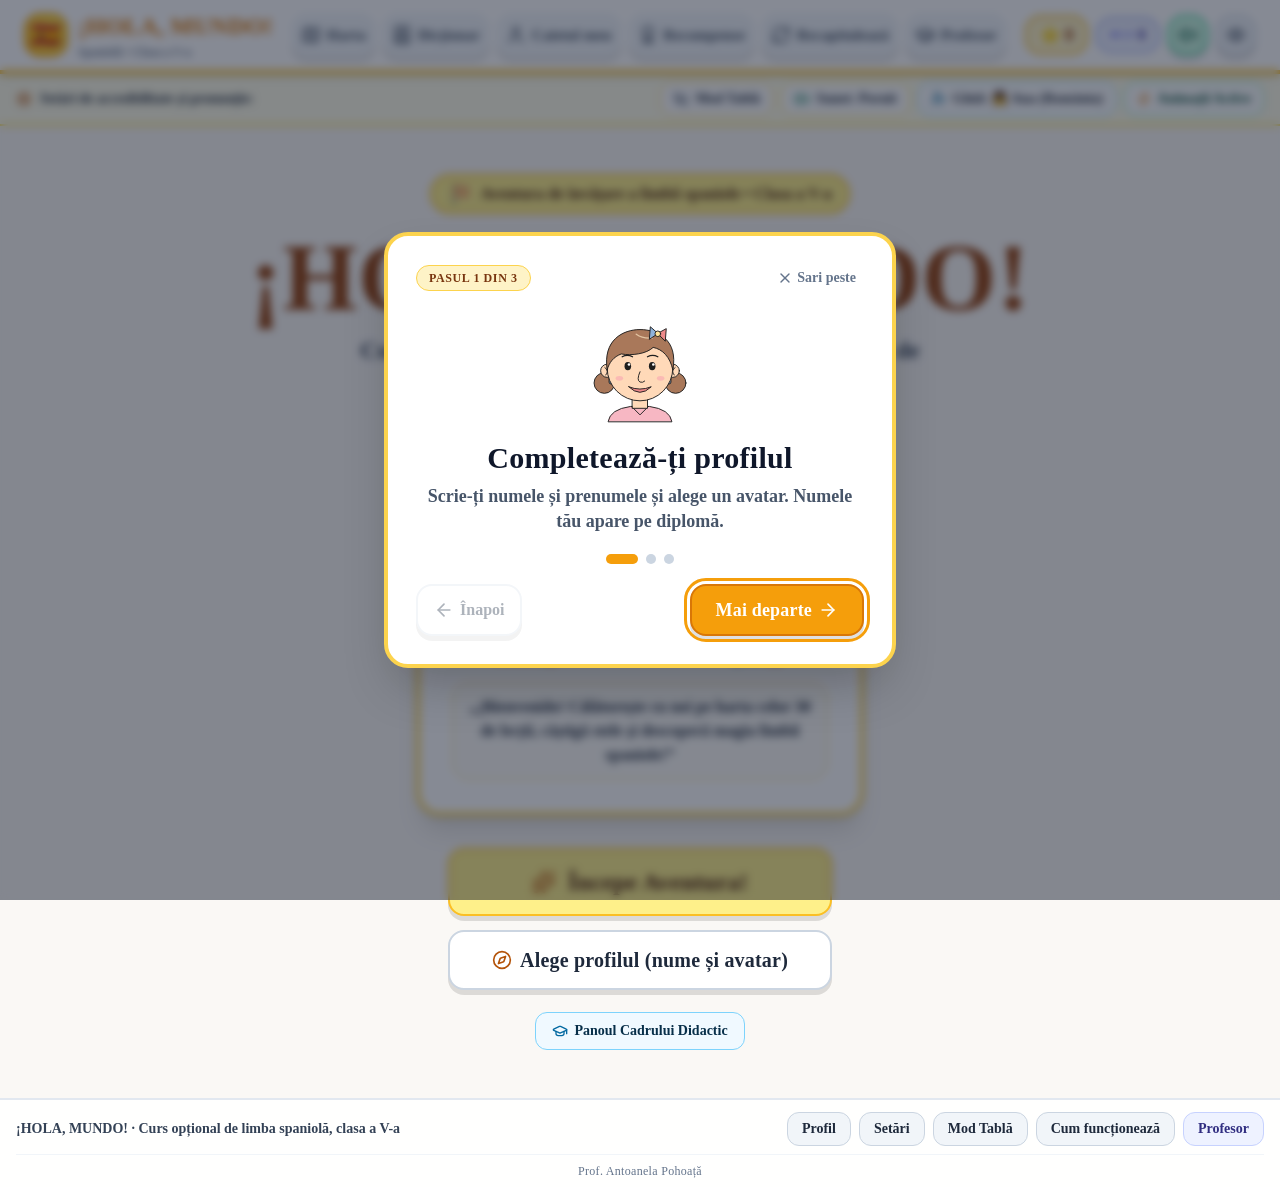
==== commit 07d025c7: "Dicționar, listă de fișiere Drive, tutorial și încărcare mai rapidă - ecran nou „Dicționar”: 293 de " ====
--- a/index.html
+++ b/index.html
@@ -5,8 +5,8 @@
     <link rel="icon" type="image/svg+xml" href="data:image/svg+xml,<svg xmlns=%22http://www.w3.org/2000/svg%22 viewBox=%220 0 32 32%22><text y=%2226%22 font-size=%2226%22>🇪🇸</text></svg>" />
     <meta name="viewport" content="width=device-width, initial-scale=1.0" />
     <title>¡HOLA, MUNDO! · Curs opțional de limba spaniolă</title>
-    <script type="module" crossorigin src="./assets/index-C4BQSN3y.js"></script>
-    <link rel="stylesheet" crossorigin href="./assets/index-CjOFdaM6.css">
+    <script type="module" crossorigin src="./assets/index-BlqHGvjp.js"></script>
+    <link rel="stylesheet" crossorigin href="./assets/index-Cn4AALob.css">
   </head>
   <body class="bg-[#FAF8F5] text-slate-900 min-h-screen selection:bg-amber-200">
     <div id="root"></div>
--- a/assets/index-Cn4AALob.css
+++ b/assets/index-Cn4AALob.css
@@ -0,0 +1 @@
+*,:before,:after{--tw-border-spacing-x: 0;--tw-border-spacing-y: 0;--tw-translate-x: 0;--tw-translate-y: 0;--tw-rotate: 0;--tw-skew-x: 0;--tw-skew-y: 0;--tw-scale-x: 1;--tw-scale-y: 1;--tw-pan-x: ;--tw-pan-y: ;--tw-pinch-zoom: ;--tw-scroll-snap-strictness: proximity;--tw-gradient-from-position: ;--tw-gradient-via-position: ;--tw-gradient-to-position: ;--tw-ordinal: ;--tw-slashed-zero: ;--tw-numeric-figure: ;--tw-numeric-spacing: ;--tw-numeric-fraction: ;--tw-ring-inset: ;--tw-ring-offset-width: 0px;--tw-ring-offset-color: #fff;--tw-ring-color: rgb(59 130 246 / .5);--tw-ring-offset-shadow: 0 0 #0000;--tw-ring-shadow: 0 0 #0000;--tw-shadow: 0 0 #0000;--tw-shadow-colored: 0 0 #0000;--tw-blur: ;--tw-brightness: ;--tw-contrast: ;--tw-grayscale: ;--tw-hue-rotate: ;--tw-invert: ;--tw-saturate: ;--tw-sepia: ;--tw-drop-shadow: ;--tw-backdrop-blur: ;--tw-backdrop-brightness: ;--tw-backdrop-contrast: ;--tw-backdrop-grayscale: ;--tw-backdrop-hue-rotate: ;--tw-backdrop-invert: ;--tw-backdrop-opacity: ;--tw-backdrop-saturate: ;--tw-backdrop-sepia: ;--tw-contain-size: ;--tw-contain-layout: ;--tw-contain-paint: ;--tw-contain-style: }::backdrop{--tw-border-spacing-x: 0;--tw-border-spacing-y: 0;--tw-translate-x: 0;--tw-translate-y: 0;--tw-rotate: 0;--tw-skew-x: 0;--tw-skew-y: 0;--tw-scale-x: 1;--tw-scale-y: 1;--tw-pan-x: ;--tw-pan-y: ;--tw-pinch-zoom: ;--tw-scroll-snap-strictness: proximity;--tw-gradient-from-position: ;--tw-gradient-via-position: ;--tw-gradient-to-position: ;--tw-ordinal: ;--tw-slashed-zero: ;--tw-numeric-figure: ;--tw-numeric-spacing: ;--tw-numeric-fraction: ;--tw-ring-inset: ;--tw-ring-offset-width: 0px;--tw-ring-offset-color: #fff;--tw-ring-color: rgb(59 130 246 / .5);--tw-ring-offset-shadow: 0 0 #0000;--tw-ring-shadow: 0 0 #0000;--tw-shadow: 0 0 #0000;--tw-shadow-colored: 0 0 #0000;--tw-blur: ;--tw-brightness: ;--tw-contrast: ;--tw-grayscale: ;--tw-hue-rotate: ;--tw-invert: ;--tw-saturate: ;--tw-sepia: ;--tw-drop-shadow: ;--tw-backdrop-blur: ;--tw-backdrop-brightness: ;--tw-backdrop-contrast: ;--tw-backdrop-grayscale: ;--tw-backdrop-hue-rotate: ;--tw-backdrop-invert: ;--tw-backdrop-opacity: ;--tw-backdrop-saturate: ;--tw-backdrop-sepia: ;--tw-contain-size: ;--tw-contain-layout: ;--tw-contain-paint: ;--tw-contain-style: }*,:before,:after{box-sizing:border-box;border-width:0;border-style:solid;border-color:#e5e7eb}:before,:after{--tw-content: ""}html,:host{line-height:1.5;-webkit-text-size-adjust:100%;-moz-tab-size:4;-o-tab-size:4;tab-size:4;font-family:ui-sans-serif,system-ui,sans-serif,"Apple Color Emoji","Segoe UI Emoji",Segoe UI Symbol,"Noto Color Emoji";font-feature-settings:normal;font-variation-settings:normal;-webkit-tap-highlight-color:transparent}body{margin:0;line-height:inherit}hr{height:0;color:inherit;border-top-width:1px}abbr:where([title]){-webkit-text-decoration:underline dotted;text-decoration:underline dotted}h1,h2,h3,h4,h5,h6{font-size:inherit;font-weight:inherit}a{color:inherit;text-decoration:inherit}b,strong{font-weight:bolder}code,kbd,samp,pre{font-family:ui-monospace,SFMono-Regular,Menlo,Monaco,Consolas,Liberation Mono,Courier New,monospace;font-feature-settings:normal;font-variation-settings:normal;font-size:1em}small{font-size:80%}sub,sup{font-size:75%;line-height:0;position:relative;vertical-align:baseline}sub{bottom:-.25em}sup{top:-.5em}table{text-indent:0;border-color:inherit;border-collapse:collapse}button,input,optgroup,select,textarea{font-family:inherit;font-feature-settings:inherit;font-variation-settings:inherit;font-size:100%;font-weight:inherit;line-height:inherit;letter-spacing:inherit;color:inherit;margin:0;padding:0}button,select{text-transform:none}button,input:where([type=button]),input:where([type=reset]),input:where([type=submit]){-webkit-appearance:button;background-color:transparent;background-image:none}:-moz-focusring{outline:auto}:-moz-ui-invalid{box-shadow:none}progress{vertical-align:baseline}::-webkit-inner-spin-button,::-webkit-outer-spin-button{height:auto}[type=search]{-webkit-appearance:textfield;outline-offset:-2px}::-webkit-search-decoration{-webkit-appearance:none}::-webkit-file-upload-button{-webkit-appearance:button;font:inherit}summary{display:list-item}blockquote,dl,dd,h1,h2,h3,h4,h5,h6,hr,figure,p,pre{margin:0}fieldset{margin:0;padding:0}legend{padding:0}ol,ul,menu{list-style:none;margin:0;padding:0}dialog{padding:0}textarea{resize:vertical}input::-moz-placeholder,textarea::-moz-placeholder{opacity:1;color:#9ca3af}input::placeholder,textarea::placeholder{opacity:1;color:#9ca3af}button,[role=button]{cursor:pointer}:disabled{cursor:default}img,svg,video,canvas,audio,iframe,embed,object{display:block;vertical-align:middle}img,video{max-width:100%;height:auto}[hidden]:where(:not([hidden=until-found])){display:none}.sr-only{position:absolute;width:1px;height:1px;padding:0;margin:-1px;overflow:hidden;clip:rect(0,0,0,0);white-space:nowrap;border-width:0}.pointer-events-none{pointer-events:none}.\!visible{visibility:visible!important}.visible{visibility:visible}.fixed{position:fixed}.absolute{position:absolute}.relative{position:relative}.inset-0{top:0;right:0;bottom:0;left:0}.left-0{left:0}.left-3{left:.75rem}.left-4{left:1rem}.right-0{right:0}.right-3{right:.75rem}.top-1\/2{top:50%}.top-3{top:.75rem}.z-30{z-index:30}.z-40{z-index:40}.z-50{z-index:50}.z-\[60\]{z-index:60}.order-last{order:9999}.-mx-4{margin-left:-1rem;margin-right:-1rem}.mx-auto{margin-left:auto;margin-right:auto}.my-2{margin-top:.5rem;margin-bottom:.5rem}.my-4{margin-top:1rem;margin-bottom:1rem}.my-auto{margin-top:auto;margin-bottom:auto}.-mt-16{margin-top:-4rem}.mb-1{margin-bottom:.25rem}.mb-2{margin-bottom:.5rem}.mb-3{margin-bottom:.75rem}.mb-4{margin-bottom:1rem}.mb-6{margin-bottom:1.5rem}.mb-8{margin-bottom:2rem}.ml-4{margin-left:1rem}.ml-auto{margin-left:auto}.mr-1{margin-right:.25rem}.mt-0\.5{margin-top:.125rem}.mt-1{margin-top:.25rem}.mt-1\.5{margin-top:.375rem}.mt-2{margin-top:.5rem}.mt-3{margin-top:.75rem}.mt-4{margin-top:1rem}.mt-5{margin-top:1.25rem}.mt-6{margin-top:1.5rem}.line-clamp-1{overflow:hidden;display:-webkit-box;-webkit-box-orient:vertical;-webkit-line-clamp:1}.line-clamp-2{overflow:hidden;display:-webkit-box;-webkit-box-orient:vertical;-webkit-line-clamp:2}.block{display:block}.inline-block{display:inline-block}.inline{display:inline}.flex{display:flex}.inline-flex{display:inline-flex}.table{display:table}.grid{display:grid}.hidden{display:none}.h-10{height:2.5rem}.h-11{height:2.75rem}.h-12{height:3rem}.h-14{height:3.5rem}.h-16{height:4rem}.h-2{height:.5rem}.h-2\.5{height:.625rem}.h-20{height:5rem}.h-24{height:6rem}.h-28{height:7rem}.h-3\.5{height:.875rem}.h-4{height:1rem}.h-40{height:10rem}.h-5{height:1.25rem}.h-6{height:1.5rem}.h-7{height:1.75rem}.h-8{height:2rem}.h-9{height:2.25rem}.h-full{height:100%}.max-h-72{max-height:18rem}.max-h-\[380px\]{max-height:380px}.max-h-\[480px\]{max-height:480px}.min-h-\[100px\]{min-height:100px}.min-h-\[110px\]{min-height:110px}.min-h-\[112px\]{min-height:112px}.min-h-\[140px\]{min-height:140px}.min-h-\[160px\]{min-height:160px}.min-h-\[180px\]{min-height:180px}.min-h-\[48px\]{min-height:48px}.min-h-\[52px\]{min-height:52px}.min-h-\[54px\]{min-height:54px}.min-h-\[560px\]{min-height:560px}.min-h-\[56px\]{min-height:56px}.min-h-\[58px\]{min-height:58px}.min-h-\[60px\]{min-height:60px}.min-h-\[66px\]{min-height:66px}.min-h-\[calc\(100vh-140px\)\]{min-height:calc(100vh - 140px)}.min-h-screen{min-height:100vh}.w-10{width:2.5rem}.w-11{width:2.75rem}.w-12{width:3rem}.w-14{width:3.5rem}.w-16{width:4rem}.w-2\.5{width:.625rem}.w-20{width:5rem}.w-24{width:6rem}.w-28{width:7rem}.w-3\.5{width:.875rem}.w-4{width:1rem}.w-40{width:10rem}.w-5{width:1.25rem}.w-6{width:1.5rem}.w-7{width:1.75rem}.w-8{width:2rem}.w-9{width:2.25rem}.w-full{width:100%}.min-w-0{min-width:0px}.min-w-\[110px\]{min-width:110px}.min-w-\[120px\]{min-width:120px}.min-w-\[190px\]{min-width:190px}.max-w-2xl{max-width:42rem}.max-w-3xl{max-width:48rem}.max-w-4xl{max-width:56rem}.max-w-5xl{max-width:64rem}.max-w-6xl{max-width:72rem}.max-w-7xl{max-width:80rem}.max-w-lg{max-width:32rem}.max-w-md{max-width:28rem}.max-w-sm{max-width:24rem}.max-w-xl{max-width:36rem}.flex-1{flex:1 1 0%}.shrink-0{flex-shrink:0}.border-collapse{border-collapse:collapse}.-translate-y-1\/2{--tw-translate-y: -50%;transform:translate(var(--tw-translate-x),var(--tw-translate-y)) rotate(var(--tw-rotate)) skew(var(--tw-skew-x)) skewY(var(--tw-skew-y)) scaleX(var(--tw-scale-x)) scaleY(var(--tw-scale-y))}.scale-105{--tw-scale-x: 1.05;--tw-scale-y: 1.05;transform:translate(var(--tw-translate-x),var(--tw-translate-y)) rotate(var(--tw-rotate)) skew(var(--tw-skew-x)) skewY(var(--tw-skew-y)) scaleX(var(--tw-scale-x)) scaleY(var(--tw-scale-y))}.scale-110{--tw-scale-x: 1.1;--tw-scale-y: 1.1;transform:translate(var(--tw-translate-x),var(--tw-translate-y)) rotate(var(--tw-rotate)) skew(var(--tw-skew-x)) skewY(var(--tw-skew-y)) scaleX(var(--tw-scale-x)) scaleY(var(--tw-scale-y))}.transform{transform:translate(var(--tw-translate-x),var(--tw-translate-y)) rotate(var(--tw-rotate)) skew(var(--tw-skew-x)) skewY(var(--tw-skew-y)) scaleX(var(--tw-scale-x)) scaleY(var(--tw-scale-y))}@keyframes bounce{0%,to{transform:translateY(-25%);animation-timing-function:cubic-bezier(.8,0,1,1)}50%{transform:none;animation-timing-function:cubic-bezier(0,0,.2,1)}}.animate-bounce{animation:bounce 1s infinite}@keyframes pulse{50%{opacity:.5}}.animate-pulse{animation:pulse 2s cubic-bezier(.4,0,.6,1) infinite}.cursor-default{cursor:default}.cursor-not-allowed{cursor:not-allowed}.cursor-pointer{cursor:pointer}.select-none{-webkit-user-select:none;-moz-user-select:none;user-select:none}.resize{resize:both}.snap-x{scroll-snap-type:x var(--tw-scroll-snap-strictness)}.snap-start{scroll-snap-align:start}.scroll-mt-24{scroll-margin-top:6rem}.grid-cols-1{grid-template-columns:repeat(1,minmax(0,1fr))}.grid-cols-2{grid-template-columns:repeat(2,minmax(0,1fr))}.grid-cols-4{grid-template-columns:repeat(4,minmax(0,1fr))}.grid-cols-\[minmax\(0\,2fr\)_minmax\(0\,1\.4fr\)_90px_auto\]{grid-template-columns:minmax(0,2fr) minmax(0,1.4fr) 90px auto}.flex-col{flex-direction:column}.flex-col-reverse{flex-direction:column-reverse}.flex-wrap{flex-wrap:wrap}.items-start{align-items:flex-start}.items-end{align-items:flex-end}.items-center{align-items:center}.items-baseline{align-items:baseline}.items-stretch{align-items:stretch}.justify-start{justify-content:flex-start}.justify-end{justify-content:flex-end}.justify-center{justify-content:center}.justify-between{justify-content:space-between}.justify-around{justify-content:space-around}.gap-1{gap:.25rem}.gap-1\.5{gap:.375rem}.gap-2{gap:.5rem}.gap-2\.5{gap:.625rem}.gap-3{gap:.75rem}.gap-3\.5{gap:.875rem}.gap-4{gap:1rem}.gap-5{gap:1.25rem}.gap-6{gap:1.5rem}.gap-x-2{-moz-column-gap:.5rem;column-gap:.5rem}.gap-y-0\.5{row-gap:.125rem}.-space-x-3>:not([hidden])~:not([hidden]){--tw-space-x-reverse: 0;margin-right:calc(-.75rem * var(--tw-space-x-reverse));margin-left:calc(-.75rem * calc(1 - var(--tw-space-x-reverse)))}.space-x-1\.5>:not([hidden])~:not([hidden]){--tw-space-x-reverse: 0;margin-right:calc(.375rem * var(--tw-space-x-reverse));margin-left:calc(.375rem * calc(1 - var(--tw-space-x-reverse)))}.space-y-1>:not([hidden])~:not([hidden]){--tw-space-y-reverse: 0;margin-top:calc(.25rem * calc(1 - var(--tw-space-y-reverse)));margin-bottom:calc(.25rem * var(--tw-space-y-reverse))}.space-y-1\.5>:not([hidden])~:not([hidden]){--tw-space-y-reverse: 0;margin-top:calc(.375rem * calc(1 - var(--tw-space-y-reverse)));margin-bottom:calc(.375rem * var(--tw-space-y-reverse))}.space-y-10>:not([hidden])~:not([hidden]){--tw-space-y-reverse: 0;margin-top:calc(2.5rem * calc(1 - var(--tw-space-y-reverse)));margin-bottom:calc(2.5rem * var(--tw-space-y-reverse))}.space-y-12>:not([hidden])~:not([hidden]){--tw-space-y-reverse: 0;margin-top:calc(3rem * calc(1 - var(--tw-space-y-reverse)));margin-bottom:calc(3rem * var(--tw-space-y-reverse))}.space-y-2>:not([hidden])~:not([hidden]){--tw-space-y-reverse: 0;margin-top:calc(.5rem * calc(1 - var(--tw-space-y-reverse)));margin-bottom:calc(.5rem * var(--tw-space-y-reverse))}.space-y-2\.5>:not([hidden])~:not([hidden]){--tw-space-y-reverse: 0;margin-top:calc(.625rem * calc(1 - var(--tw-space-y-reverse)));margin-bottom:calc(.625rem * var(--tw-space-y-reverse))}.space-y-3>:not([hidden])~:not([hidden]){--tw-space-y-reverse: 0;margin-top:calc(.75rem * calc(1 - var(--tw-space-y-reverse)));margin-bottom:calc(.75rem * var(--tw-space-y-reverse))}.space-y-4>:not([hidden])~:not([hidden]){--tw-space-y-reverse: 0;margin-top:calc(1rem * calc(1 - var(--tw-space-y-reverse)));margin-bottom:calc(1rem * var(--tw-space-y-reverse))}.space-y-5>:not([hidden])~:not([hidden]){--tw-space-y-reverse: 0;margin-top:calc(1.25rem * calc(1 - var(--tw-space-y-reverse)));margin-bottom:calc(1.25rem * var(--tw-space-y-reverse))}.space-y-6>:not([hidden])~:not([hidden]){--tw-space-y-reverse: 0;margin-top:calc(1.5rem * calc(1 - var(--tw-space-y-reverse)));margin-bottom:calc(1.5rem * var(--tw-space-y-reverse))}.space-y-8>:not([hidden])~:not([hidden]){--tw-space-y-reverse: 0;margin-top:calc(2rem * calc(1 - var(--tw-space-y-reverse)));margin-bottom:calc(2rem * var(--tw-space-y-reverse))}.divide-y>:not([hidden])~:not([hidden]){--tw-divide-y-reverse: 0;border-top-width:calc(1px * calc(1 - var(--tw-divide-y-reverse)));border-bottom-width:calc(1px * var(--tw-divide-y-reverse))}.divide-sky-100>:not([hidden])~:not([hidden]){--tw-divide-opacity: 1;border-color:rgb(224 242 254 / var(--tw-divide-opacity, 1))}.divide-slate-100>:not([hidden])~:not([hidden]){--tw-divide-opacity: 1;border-color:rgb(241 245 249 / var(--tw-divide-opacity, 1))}.self-end{align-self:flex-end}.overflow-hidden{overflow:hidden}.overflow-x-auto{overflow-x:auto}.overflow-y-auto{overflow-y:auto}.truncate{overflow:hidden;text-overflow:ellipsis;white-space:nowrap}.whitespace-nowrap{white-space:nowrap}.break-words{overflow-wrap:break-word}.rounded-2xl{border-radius:1rem}.rounded-3xl{border-radius:1.5rem}.rounded-full{border-radius:9999px}.rounded-lg{border-radius:.5rem}.rounded-md{border-radius:.375rem}.rounded-xl{border-radius:.75rem}.border{border-width:1px}.border-2{border-width:2px}.border-4{border-width:4px}.border-b{border-bottom-width:1px}.border-b-2{border-bottom-width:2px}.border-b-4{border-bottom-width:4px}.border-t{border-top-width:1px}.border-t-2{border-top-width:2px}.border-dashed{border-style:dashed}.border-amber-200{--tw-border-opacity: 1;border-color:rgb(253 230 138 / var(--tw-border-opacity, 1))}.border-amber-300{--tw-border-opacity: 1;border-color:rgb(252 211 77 / var(--tw-border-opacity, 1))}.border-amber-400{--tw-border-opacity: 1;border-color:rgb(251 191 36 / var(--tw-border-opacity, 1))}.border-amber-500{--tw-border-opacity: 1;border-color:rgb(245 158 11 / var(--tw-border-opacity, 1))}.border-amber-600{--tw-border-opacity: 1;border-color:rgb(217 119 6 / var(--tw-border-opacity, 1))}.border-emerald-300{--tw-border-opacity: 1;border-color:rgb(110 231 183 / var(--tw-border-opacity, 1))}.border-emerald-400{--tw-border-opacity: 1;border-color:rgb(52 211 153 / var(--tw-border-opacity, 1))}.border-emerald-500{--tw-border-opacity: 1;border-color:rgb(16 185 129 / var(--tw-border-opacity, 1))}.border-indigo-100{--tw-border-opacity: 1;border-color:rgb(224 231 255 / var(--tw-border-opacity, 1))}.border-indigo-200{--tw-border-opacity: 1;border-color:rgb(199 210 254 / var(--tw-border-opacity, 1))}.border-indigo-300{--tw-border-opacity: 1;border-color:rgb(165 180 252 / var(--tw-border-opacity, 1))}.border-indigo-400{--tw-border-opacity: 1;border-color:rgb(129 140 248 / var(--tw-border-opacity, 1))}.border-indigo-700{--tw-border-opacity: 1;border-color:rgb(67 56 202 / var(--tw-border-opacity, 1))}.border-orange-300{--tw-border-opacity: 1;border-color:rgb(253 186 116 / var(--tw-border-opacity, 1))}.border-pastel-blueBorder{--tw-border-opacity: 1;border-color:rgb(125 211 252 / var(--tw-border-opacity, 1))}.border-pastel-mintBorder{--tw-border-opacity: 1;border-color:rgb(110 231 183 / var(--tw-border-opacity, 1))}.border-pastel-peachBorder{--tw-border-opacity: 1;border-color:rgb(253 186 116 / var(--tw-border-opacity, 1))}.border-pastel-yellowBorder{--tw-border-opacity: 1;border-color:rgb(253 224 71 / var(--tw-border-opacity, 1))}.border-purple-300{--tw-border-opacity: 1;border-color:rgb(216 180 254 / var(--tw-border-opacity, 1))}.border-purple-500{--tw-border-opacity: 1;border-color:rgb(168 85 247 / var(--tw-border-opacity, 1))}.border-rose-200{--tw-border-opacity: 1;border-color:rgb(254 205 211 / var(--tw-border-opacity, 1))}.border-rose-300{--tw-border-opacity: 1;border-color:rgb(253 164 175 / var(--tw-border-opacity, 1))}.border-rose-400{--tw-border-opacity: 1;border-color:rgb(251 113 133 / var(--tw-border-opacity, 1))}.border-sky-100{--tw-border-opacity: 1;border-color:rgb(224 242 254 / var(--tw-border-opacity, 1))}.border-sky-200{--tw-border-opacity: 1;border-color:rgb(186 230 253 / var(--tw-border-opacity, 1))}.border-sky-300{--tw-border-opacity: 1;border-color:rgb(125 211 252 / var(--tw-border-opacity, 1))}.border-sky-400{--tw-border-opacity: 1;border-color:rgb(56 189 248 / var(--tw-border-opacity, 1))}.border-sky-500{--tw-border-opacity: 1;border-color:rgb(14 165 233 / var(--tw-border-opacity, 1))}.border-slate-100{--tw-border-opacity: 1;border-color:rgb(241 245 249 / var(--tw-border-opacity, 1))}.border-slate-200{--tw-border-opacity: 1;border-color:rgb(226 232 240 / var(--tw-border-opacity, 1))}.border-slate-300{--tw-border-opacity: 1;border-color:rgb(203 213 225 / var(--tw-border-opacity, 1))}.border-slate-400{--tw-border-opacity: 1;border-color:rgb(148 163 184 / var(--tw-border-opacity, 1))}.border-slate-700{--tw-border-opacity: 1;border-color:rgb(51 65 85 / var(--tw-border-opacity, 1))}.border-transparent{border-color:transparent}.border-violet-300{--tw-border-opacity: 1;border-color:rgb(196 181 253 / var(--tw-border-opacity, 1))}.border-violet-400{--tw-border-opacity: 1;border-color:rgb(167 139 250 / var(--tw-border-opacity, 1))}.border-white{--tw-border-opacity: 1;border-color:rgb(255 255 255 / var(--tw-border-opacity, 1))}.border-white\/40{border-color:#fff6}.border-white\/60{border-color:#fff9}.bg-\[\#FAF8F5\]{--tw-bg-opacity: 1;background-color:rgb(250 248 245 / var(--tw-bg-opacity, 1))}.bg-amber-100{--tw-bg-opacity: 1;background-color:rgb(254 243 199 / var(--tw-bg-opacity, 1))}.bg-amber-200\/70{background-color:#fde68ab3}.bg-amber-400{--tw-bg-opacity: 1;background-color:rgb(251 191 36 / var(--tw-bg-opacity, 1))}.bg-amber-50{--tw-bg-opacity: 1;background-color:rgb(255 251 235 / var(--tw-bg-opacity, 1))}.bg-amber-50\/30{background-color:#fffbeb4d}.bg-amber-50\/60{background-color:#fffbeb99}.bg-amber-50\/70{background-color:#fffbebb3}.bg-amber-50\/80{background-color:#fffbebcc}.bg-amber-500{--tw-bg-opacity: 1;background-color:rgb(245 158 11 / var(--tw-bg-opacity, 1))}.bg-emerald-100{--tw-bg-opacity: 1;background-color:rgb(209 250 229 / var(--tw-bg-opacity, 1))}.bg-emerald-200{--tw-bg-opacity: 1;background-color:rgb(167 243 208 / var(--tw-bg-opacity, 1))}.bg-emerald-50{--tw-bg-opacity: 1;background-color:rgb(236 253 245 / var(--tw-bg-opacity, 1))}.bg-emerald-500{--tw-bg-opacity: 1;background-color:rgb(16 185 129 / var(--tw-bg-opacity, 1))}.bg-emerald-600{--tw-bg-opacity: 1;background-color:rgb(5 150 105 / var(--tw-bg-opacity, 1))}.bg-indigo-100{--tw-bg-opacity: 1;background-color:rgb(224 231 255 / var(--tw-bg-opacity, 1))}.bg-indigo-50{--tw-bg-opacity: 1;background-color:rgb(238 242 255 / var(--tw-bg-opacity, 1))}.bg-indigo-50\/60{background-color:#eef2ff99}.bg-indigo-50\/70{background-color:#eef2ffb3}.bg-indigo-50\/80{background-color:#eef2ffcc}.bg-indigo-600{--tw-bg-opacity: 1;background-color:rgb(79 70 229 / var(--tw-bg-opacity, 1))}.bg-orange-100{--tw-bg-opacity: 1;background-color:rgb(255 237 213 / var(--tw-bg-opacity, 1))}.bg-pastel-blue{--tw-bg-opacity: 1;background-color:rgb(186 230 253 / var(--tw-bg-opacity, 1))}.bg-pastel-blueLight{--tw-bg-opacity: 1;background-color:rgb(240 249 255 / var(--tw-bg-opacity, 1))}.bg-pastel-cream{--tw-bg-opacity: 1;background-color:rgb(252 251 247 / var(--tw-bg-opacity, 1))}.bg-pastel-lavender{--tw-bg-opacity: 1;background-color:rgb(221 214 254 / var(--tw-bg-opacity, 1))}.bg-pastel-lavenderLight{--tw-bg-opacity: 1;background-color:rgb(245 243 255 / var(--tw-bg-opacity, 1))}.bg-pastel-mint{--tw-bg-opacity: 1;background-color:rgb(167 243 208 / var(--tw-bg-opacity, 1))}.bg-pastel-mintLight{--tw-bg-opacity: 1;background-color:rgb(236 253 245 / var(--tw-bg-opacity, 1))}.bg-pastel-peach{--tw-bg-opacity: 1;background-color:rgb(254 215 170 / var(--tw-bg-opacity, 1))}.bg-pastel-peachLight{--tw-bg-opacity: 1;background-color:rgb(255 247 237 / var(--tw-bg-opacity, 1))}.bg-pastel-yellow{--tw-bg-opacity: 1;background-color:rgb(254 240 138 / var(--tw-bg-opacity, 1))}.bg-pastel-yellowLight{--tw-bg-opacity: 1;background-color:rgb(254 252 232 / var(--tw-bg-opacity, 1))}.bg-purple-100{--tw-bg-opacity: 1;background-color:rgb(243 232 255 / var(--tw-bg-opacity, 1))}.bg-purple-50\/80{background-color:#faf5ffcc}.bg-rose-100{--tw-bg-opacity: 1;background-color:rgb(255 228 230 / var(--tw-bg-opacity, 1))}.bg-rose-50{--tw-bg-opacity: 1;background-color:rgb(255 241 242 / var(--tw-bg-opacity, 1))}.bg-rose-50\/70{background-color:#fff1f2b3}.bg-rose-500{--tw-bg-opacity: 1;background-color:rgb(244 63 94 / var(--tw-bg-opacity, 1))}.bg-sky-100{--tw-bg-opacity: 1;background-color:rgb(224 242 254 / var(--tw-bg-opacity, 1))}.bg-sky-50\/60{background-color:#f0f9ff99}.bg-sky-50\/80{background-color:#f0f9ffcc}.bg-sky-500{--tw-bg-opacity: 1;background-color:rgb(14 165 233 / var(--tw-bg-opacity, 1))}.bg-sky-600{--tw-bg-opacity: 1;background-color:rgb(2 132 199 / var(--tw-bg-opacity, 1))}.bg-slate-100{--tw-bg-opacity: 1;background-color:rgb(241 245 249 / var(--tw-bg-opacity, 1))}.bg-slate-100\/70{background-color:#f1f5f9b3}.bg-slate-200{--tw-bg-opacity: 1;background-color:rgb(226 232 240 / var(--tw-bg-opacity, 1))}.bg-slate-300{--tw-bg-opacity: 1;background-color:rgb(203 213 225 / var(--tw-bg-opacity, 1))}.bg-slate-50{--tw-bg-opacity: 1;background-color:rgb(248 250 252 / var(--tw-bg-opacity, 1))}.bg-slate-900\/50{background-color:#0f172a80}.bg-slate-900\/60{background-color:#0f172a99}.bg-violet-100{--tw-bg-opacity: 1;background-color:rgb(237 233 254 / var(--tw-bg-opacity, 1))}.bg-white{--tw-bg-opacity: 1;background-color:rgb(255 255 255 / var(--tw-bg-opacity, 1))}.bg-white\/20{background-color:#fff3}.bg-white\/25{background-color:#ffffff40}.bg-white\/30{background-color:#ffffff4d}.bg-white\/60{background-color:#fff9}.bg-white\/80{background-color:#fffc}.bg-white\/95{background-color:#fffffff2}.bg-gradient-to-b{background-image:linear-gradient(to bottom,var(--tw-gradient-stops))}.bg-gradient-to-br{background-image:linear-gradient(to bottom right,var(--tw-gradient-stops))}.bg-gradient-to-r{background-image:linear-gradient(to right,var(--tw-gradient-stops))}.bg-gradient-to-tr{background-image:linear-gradient(to top right,var(--tw-gradient-stops))}.from-amber-100{--tw-gradient-from: #fef3c7 var(--tw-gradient-from-position);--tw-gradient-to: rgb(254 243 199 / 0) var(--tw-gradient-to-position);--tw-gradient-stops: var(--tw-gradient-from), var(--tw-gradient-to)}.from-amber-300{--tw-gradient-from: #fcd34d var(--tw-gradient-from-position);--tw-gradient-to: rgb(252 211 77 / 0) var(--tw-gradient-to-position);--tw-gradient-stops: var(--tw-gradient-from), var(--tw-gradient-to)}.from-amber-400{--tw-gradient-from: #fbbf24 var(--tw-gradient-from-position);--tw-gradient-to: rgb(251 191 36 / 0) var(--tw-gradient-to-position);--tw-gradient-stops: var(--tw-gradient-from), var(--tw-gradient-to)}.from-amber-50{--tw-gradient-from: #fffbeb var(--tw-gradient-from-position);--tw-gradient-to: rgb(255 251 235 / 0) var(--tw-gradient-to-position);--tw-gradient-stops: var(--tw-gradient-from), var(--tw-gradient-to)}.from-emerald-100{--tw-gradient-from: #d1fae5 var(--tw-gradient-from-position);--tw-gradient-to: rgb(209 250 229 / 0) var(--tw-gradient-to-position);--tw-gradient-stops: var(--tw-gradient-from), var(--tw-gradient-to)}.from-indigo-50{--tw-gradient-from: #eef2ff var(--tw-gradient-from-position);--tw-gradient-to: rgb(238 242 255 / 0) var(--tw-gradient-to-position);--tw-gradient-stops: var(--tw-gradient-from), var(--tw-gradient-to)}.from-indigo-800{--tw-gradient-from: #3730a3 var(--tw-gradient-from-position);--tw-gradient-to: rgb(55 48 163 / 0) var(--tw-gradient-to-position);--tw-gradient-stops: var(--tw-gradient-from), var(--tw-gradient-to)}.from-sky-100{--tw-gradient-from: #e0f2fe var(--tw-gradient-from-position);--tw-gradient-to: rgb(224 242 254 / 0) var(--tw-gradient-to-position);--tw-gradient-stops: var(--tw-gradient-from), var(--tw-gradient-to)}.from-sky-50{--tw-gradient-from: #f0f9ff var(--tw-gradient-from-position);--tw-gradient-to: rgb(240 249 255 / 0) var(--tw-gradient-to-position);--tw-gradient-stops: var(--tw-gradient-from), var(--tw-gradient-to)}.via-indigo-50{--tw-gradient-to: rgb(238 242 255 / 0) var(--tw-gradient-to-position);--tw-gradient-stops: var(--tw-gradient-from), #eef2ff var(--tw-gradient-via-position), var(--tw-gradient-to)}.via-indigo-900{--tw-gradient-to: rgb(49 46 129 / 0) var(--tw-gradient-to-position);--tw-gradient-stops: var(--tw-gradient-from), #312e81 var(--tw-gradient-via-position), var(--tw-gradient-to)}.via-orange-400{--tw-gradient-to: rgb(251 146 60 / 0) var(--tw-gradient-to-position);--tw-gradient-stops: var(--tw-gradient-from), #fb923c var(--tw-gradient-via-position), var(--tw-gradient-to)}.via-orange-50{--tw-gradient-to: rgb(255 247 237 / 0) var(--tw-gradient-to-position);--tw-gradient-stops: var(--tw-gradient-from), #fff7ed var(--tw-gradient-via-position), var(--tw-gradient-to)}.via-teal-50{--tw-gradient-to: rgb(240 253 250 / 0) var(--tw-gradient-to-position);--tw-gradient-stops: var(--tw-gradient-from), #f0fdfa var(--tw-gradient-via-position), var(--tw-gradient-to)}.to-amber-100{--tw-gradient-to: #fef3c7 var(--tw-gradient-to-position)}.to-amber-50{--tw-gradient-to: #fffbeb var(--tw-gradient-to-position)}.to-amber-500{--tw-gradient-to: #f59e0b var(--tw-gradient-to-position)}.to-emerald-100{--tw-gradient-to: #d1fae5 var(--tw-gradient-to-position)}.to-indigo-50{--tw-gradient-to: #eef2ff var(--tw-gradient-to-position)}.to-orange-400{--tw-gradient-to: #fb923c var(--tw-gradient-to-position)}.to-orange-50{--tw-gradient-to: #fff7ed var(--tw-gradient-to-position)}.to-sky-100{--tw-gradient-to: #e0f2fe var(--tw-gradient-to-position)}.to-slate-900{--tw-gradient-to: #0f172a var(--tw-gradient-to-position)}.to-yellow-300{--tw-gradient-to: #fde047 var(--tw-gradient-to-position)}.to-yellow-400{--tw-gradient-to: #facc15 var(--tw-gradient-to-position)}.fill-amber-400{fill:#fbbf24}.fill-current{fill:currentColor}.stroke-\[3\]{stroke-width:3}.p-1\.5{padding:.375rem}.p-2{padding:.5rem}.p-2\.5{padding:.625rem}.p-3{padding:.75rem}.p-3\.5{padding:.875rem}.p-4{padding:1rem}.p-5{padding:1.25rem}.p-6{padding:1.5rem}.p-8{padding:2rem}.px-0{padding-left:0;padding-right:0}.px-1\.5{padding-left:.375rem;padding-right:.375rem}.px-2{padding-left:.5rem;padding-right:.5rem}.px-2\.5{padding-left:.625rem;padding-right:.625rem}.px-3{padding-left:.75rem;padding-right:.75rem}.px-3\.5{padding-left:.875rem;padding-right:.875rem}.px-4{padding-left:1rem;padding-right:1rem}.px-5{padding-left:1.25rem;padding-right:1.25rem}.px-6{padding-left:1.5rem;padding-right:1.5rem}.px-8{padding-left:2rem;padding-right:2rem}.py-0\.5{padding-top:.125rem;padding-bottom:.125rem}.py-1{padding-top:.25rem;padding-bottom:.25rem}.py-1\.5{padding-top:.375rem;padding-bottom:.375rem}.py-10{padding-top:2.5rem;padding-bottom:2.5rem}.py-16{padding-top:4rem;padding-bottom:4rem}.py-2{padding-top:.5rem;padding-bottom:.5rem}.py-2\.5{padding-top:.625rem;padding-bottom:.625rem}.py-3{padding-top:.75rem;padding-bottom:.75rem}.py-3\.5{padding-top:.875rem;padding-bottom:.875rem}.py-4{padding-top:1rem;padding-bottom:1rem}.pb-2{padding-bottom:.5rem}.pb-3{padding-bottom:.75rem}.pb-4{padding-bottom:1rem}.pl-2{padding-left:.5rem}.pl-9{padding-left:2.25rem}.pr-1{padding-right:.25rem}.pr-12{padding-right:3rem}.pr-2{padding-right:.5rem}.pr-3{padding-right:.75rem}.pr-3\.5{padding-right:.875rem}.pt-0\.5{padding-top:.125rem}.pt-1{padding-top:.25rem}.pt-2{padding-top:.5rem}.pt-3{padding-top:.75rem}.pt-4{padding-top:1rem}.text-left{text-align:left}.text-center{text-align:center}.text-right{text-align:right}.font-kids{font-family:Times New Roman,Times,serif}.font-mono{font-family:ui-monospace,SFMono-Regular,Menlo,Monaco,Consolas,Liberation Mono,Courier New,monospace}.font-serif{font-family:Times New Roman,Times,serif}.text-2xl{font-size:1.5rem;line-height:2rem}.text-3xl{font-size:1.875rem;line-height:2.25rem}.text-4xl{font-size:2.25rem;line-height:2.5rem}.text-5xl{font-size:3rem;line-height:1}.text-6xl{font-size:3.75rem;line-height:1}.text-\[10px\]{font-size:10px}.text-\[11px\]{font-size:11px}.text-base{font-size:1rem;line-height:1.5rem}.text-lg{font-size:1.125rem;line-height:1.75rem}.text-sm{font-size:.875rem;line-height:1.25rem}.text-xl{font-size:1.25rem;line-height:1.75rem}.text-xs{font-size:.75rem;line-height:1rem}.font-black{font-weight:900}.font-bold{font-weight:700}.font-medium{font-weight:500}.font-semibold{font-weight:600}.uppercase{text-transform:uppercase}.capitalize{text-transform:capitalize}.italic{font-style:italic}.leading-10{line-height:2.5rem}.leading-none{line-height:1}.leading-relaxed{line-height:1.625}.leading-snug{line-height:1.375}.leading-tight{line-height:1.25}.tracking-tight{letter-spacing:-.025em}.tracking-wide{letter-spacing:.025em}.tracking-wider{letter-spacing:.05em}.text-amber-100{--tw-text-opacity: 1;color:rgb(254 243 199 / var(--tw-text-opacity, 1))}.text-amber-500{--tw-text-opacity: 1;color:rgb(245 158 11 / var(--tw-text-opacity, 1))}.text-amber-600{--tw-text-opacity: 1;color:rgb(217 119 6 / var(--tw-text-opacity, 1))}.text-amber-700{--tw-text-opacity: 1;color:rgb(180 83 9 / var(--tw-text-opacity, 1))}.text-amber-800{--tw-text-opacity: 1;color:rgb(146 64 14 / var(--tw-text-opacity, 1))}.text-amber-900{--tw-text-opacity: 1;color:rgb(120 53 15 / var(--tw-text-opacity, 1))}.text-amber-950{--tw-text-opacity: 1;color:rgb(69 26 3 / var(--tw-text-opacity, 1))}.text-emerald-500{--tw-text-opacity: 1;color:rgb(16 185 129 / var(--tw-text-opacity, 1))}.text-emerald-600{--tw-text-opacity: 1;color:rgb(5 150 105 / var(--tw-text-opacity, 1))}.text-emerald-700{--tw-text-opacity: 1;color:rgb(4 120 87 / var(--tw-text-opacity, 1))}.text-emerald-800{--tw-text-opacity: 1;color:rgb(6 95 70 / var(--tw-text-opacity, 1))}.text-emerald-900{--tw-text-opacity: 1;color:rgb(6 78 59 / var(--tw-text-opacity, 1))}.text-emerald-950{--tw-text-opacity: 1;color:rgb(2 44 34 / var(--tw-text-opacity, 1))}.text-indigo-200{--tw-text-opacity: 1;color:rgb(199 210 254 / var(--tw-text-opacity, 1))}.text-indigo-500{--tw-text-opacity: 1;color:rgb(99 102 241 / var(--tw-text-opacity, 1))}.text-indigo-600{--tw-text-opacity: 1;color:rgb(79 70 229 / var(--tw-text-opacity, 1))}.text-indigo-700{--tw-text-opacity: 1;color:rgb(67 56 202 / var(--tw-text-opacity, 1))}.text-indigo-800{--tw-text-opacity: 1;color:rgb(55 48 163 / var(--tw-text-opacity, 1))}.text-indigo-900{--tw-text-opacity: 1;color:rgb(49 46 129 / var(--tw-text-opacity, 1))}.text-indigo-950{--tw-text-opacity: 1;color:rgb(30 27 75 / var(--tw-text-opacity, 1))}.text-orange-700{--tw-text-opacity: 1;color:rgb(194 65 12 / var(--tw-text-opacity, 1))}.text-orange-800{--tw-text-opacity: 1;color:rgb(154 52 18 / var(--tw-text-opacity, 1))}.text-orange-950{--tw-text-opacity: 1;color:rgb(67 20 7 / var(--tw-text-opacity, 1))}.text-purple-700{--tw-text-opacity: 1;color:rgb(126 34 206 / var(--tw-text-opacity, 1))}.text-purple-900{--tw-text-opacity: 1;color:rgb(88 28 135 / var(--tw-text-opacity, 1))}.text-rose-500{--tw-text-opacity: 1;color:rgb(244 63 94 / var(--tw-text-opacity, 1))}.text-rose-600{--tw-text-opacity: 1;color:rgb(225 29 72 / var(--tw-text-opacity, 1))}.text-rose-700{--tw-text-opacity: 1;color:rgb(190 18 60 / var(--tw-text-opacity, 1))}.text-rose-800{--tw-text-opacity: 1;color:rgb(159 18 57 / var(--tw-text-opacity, 1))}.text-rose-900{--tw-text-opacity: 1;color:rgb(136 19 55 / var(--tw-text-opacity, 1))}.text-rose-950{--tw-text-opacity: 1;color:rgb(76 5 25 / var(--tw-text-opacity, 1))}.text-sky-500{--tw-text-opacity: 1;color:rgb(14 165 233 / var(--tw-text-opacity, 1))}.text-sky-600{--tw-text-opacity: 1;color:rgb(2 132 199 / var(--tw-text-opacity, 1))}.text-sky-700{--tw-text-opacity: 1;color:rgb(3 105 161 / var(--tw-text-opacity, 1))}.text-sky-800{--tw-text-opacity: 1;color:rgb(7 89 133 / var(--tw-text-opacity, 1))}.text-sky-900{--tw-text-opacity: 1;color:rgb(12 74 110 / var(--tw-text-opacity, 1))}.text-sky-950{--tw-text-opacity: 1;color:rgb(8 47 73 / var(--tw-text-opacity, 1))}.text-slate-300{--tw-text-opacity: 1;color:rgb(203 213 225 / var(--tw-text-opacity, 1))}.text-slate-400{--tw-text-opacity: 1;color:rgb(148 163 184 / var(--tw-text-opacity, 1))}.text-slate-500{--tw-text-opacity: 1;color:rgb(100 116 139 / var(--tw-text-opacity, 1))}.text-slate-600{--tw-text-opacity: 1;color:rgb(71 85 105 / var(--tw-text-opacity, 1))}.text-slate-700{--tw-text-opacity: 1;color:rgb(51 65 85 / var(--tw-text-opacity, 1))}.text-slate-800{--tw-text-opacity: 1;color:rgb(30 41 59 / var(--tw-text-opacity, 1))}.text-slate-900{--tw-text-opacity: 1;color:rgb(15 23 42 / var(--tw-text-opacity, 1))}.text-violet-800{--tw-text-opacity: 1;color:rgb(91 33 182 / var(--tw-text-opacity, 1))}.text-violet-950{--tw-text-opacity: 1;color:rgb(46 16 101 / var(--tw-text-opacity, 1))}.text-white{--tw-text-opacity: 1;color:rgb(255 255 255 / var(--tw-text-opacity, 1))}.text-yellow-100{--tw-text-opacity: 1;color:rgb(254 249 195 / var(--tw-text-opacity, 1))}.underline{text-decoration-line:underline}.opacity-50{opacity:.5}.opacity-60{opacity:.6}.opacity-80{opacity:.8}.opacity-90{opacity:.9}.shadow-2xl{--tw-shadow: 0 25px 50px -12px rgb(0 0 0 / .25);--tw-shadow-colored: 0 25px 50px -12px var(--tw-shadow-color);box-shadow:var(--tw-ring-offset-shadow, 0 0 #0000),var(--tw-ring-shadow, 0 0 #0000),var(--tw-shadow)}.shadow-inner{--tw-shadow: inset 0 2px 4px 0 rgb(0 0 0 / .05);--tw-shadow-colored: inset 0 2px 4px 0 var(--tw-shadow-color);box-shadow:var(--tw-ring-offset-shadow, 0 0 #0000),var(--tw-ring-shadow, 0 0 #0000),var(--tw-shadow)}.shadow-lg{--tw-shadow: 0 10px 15px -3px rgb(0 0 0 / .1), 0 4px 6px -4px rgb(0 0 0 / .1);--tw-shadow-colored: 0 10px 15px -3px var(--tw-shadow-color), 0 4px 6px -4px var(--tw-shadow-color);box-shadow:var(--tw-ring-offset-shadow, 0 0 #0000),var(--tw-ring-shadow, 0 0 #0000),var(--tw-shadow)}.shadow-md{--tw-shadow: 0 4px 6px -1px rgb(0 0 0 / .1), 0 2px 4px -2px rgb(0 0 0 / .1);--tw-shadow-colored: 0 4px 6px -1px var(--tw-shadow-color), 0 2px 4px -2px var(--tw-shadow-color);box-shadow:var(--tw-ring-offset-shadow, 0 0 #0000),var(--tw-ring-shadow, 0 0 #0000),var(--tw-shadow)}.shadow-sm{--tw-shadow: 0 1px 2px 0 rgb(0 0 0 / .05);--tw-shadow-colored: 0 1px 2px 0 var(--tw-shadow-color);box-shadow:var(--tw-ring-offset-shadow, 0 0 #0000),var(--tw-ring-shadow, 0 0 #0000),var(--tw-shadow)}.shadow-xl{--tw-shadow: 0 20px 25px -5px rgb(0 0 0 / .1), 0 8px 10px -6px rgb(0 0 0 / .1);--tw-shadow-colored: 0 20px 25px -5px var(--tw-shadow-color), 0 8px 10px -6px var(--tw-shadow-color);box-shadow:var(--tw-ring-offset-shadow, 0 0 #0000),var(--tw-ring-shadow, 0 0 #0000),var(--tw-shadow)}.ring-2{--tw-ring-offset-shadow: var(--tw-ring-inset) 0 0 0 var(--tw-ring-offset-width) var(--tw-ring-offset-color);--tw-ring-shadow: var(--tw-ring-inset) 0 0 0 calc(2px + var(--tw-ring-offset-width)) var(--tw-ring-color);box-shadow:var(--tw-ring-offset-shadow),var(--tw-ring-shadow),var(--tw-shadow, 0 0 #0000)}.ring-4{--tw-ring-offset-shadow: var(--tw-ring-inset) 0 0 0 var(--tw-ring-offset-width) var(--tw-ring-offset-color);--tw-ring-shadow: var(--tw-ring-inset) 0 0 0 calc(4px + var(--tw-ring-offset-width)) var(--tw-ring-color);box-shadow:var(--tw-ring-offset-shadow),var(--tw-ring-shadow),var(--tw-shadow, 0 0 #0000)}.ring-amber-200{--tw-ring-opacity: 1;--tw-ring-color: rgb(253 230 138 / var(--tw-ring-opacity, 1))}.ring-amber-300{--tw-ring-opacity: 1;--tw-ring-color: rgb(252 211 77 / var(--tw-ring-opacity, 1))}.ring-amber-400{--tw-ring-opacity: 1;--tw-ring-color: rgb(251 191 36 / var(--tw-ring-opacity, 1))}.ring-sky-300{--tw-ring-opacity: 1;--tw-ring-color: rgb(125 211 252 / var(--tw-ring-opacity, 1))}.filter{filter:var(--tw-blur) var(--tw-brightness) var(--tw-contrast) var(--tw-grayscale) var(--tw-hue-rotate) var(--tw-invert) var(--tw-saturate) var(--tw-sepia) var(--tw-drop-shadow)}.backdrop-blur-md{--tw-backdrop-blur: blur(12px);-webkit-backdrop-filter:var(--tw-backdrop-blur) var(--tw-backdrop-brightness) var(--tw-backdrop-contrast) var(--tw-backdrop-grayscale) var(--tw-backdrop-hue-rotate) var(--tw-backdrop-invert) var(--tw-backdrop-opacity) var(--tw-backdrop-saturate) var(--tw-backdrop-sepia);backdrop-filter:var(--tw-backdrop-blur) var(--tw-backdrop-brightness) var(--tw-backdrop-contrast) var(--tw-backdrop-grayscale) var(--tw-backdrop-hue-rotate) var(--tw-backdrop-invert) var(--tw-backdrop-opacity) var(--tw-backdrop-saturate) var(--tw-backdrop-sepia)}.backdrop-blur-sm{--tw-backdrop-blur: blur(4px);-webkit-backdrop-filter:var(--tw-backdrop-blur) var(--tw-backdrop-brightness) var(--tw-backdrop-contrast) var(--tw-backdrop-grayscale) var(--tw-backdrop-hue-rotate) var(--tw-backdrop-invert) var(--tw-backdrop-opacity) var(--tw-backdrop-saturate) var(--tw-backdrop-sepia);backdrop-filter:var(--tw-backdrop-blur) var(--tw-backdrop-brightness) var(--tw-backdrop-contrast) var(--tw-backdrop-grayscale) var(--tw-backdrop-hue-rotate) var(--tw-backdrop-invert) var(--tw-backdrop-opacity) var(--tw-backdrop-saturate) var(--tw-backdrop-sepia)}.transition-all{transition-property:all;transition-timing-function:cubic-bezier(.4,0,.2,1);transition-duration:.15s}.transition-colors{transition-property:color,background-color,border-color,text-decoration-color,fill,stroke;transition-timing-function:cubic-bezier(.4,0,.2,1);transition-duration:.15s}.transition-shadow{transition-property:box-shadow;transition-timing-function:cubic-bezier(.4,0,.2,1);transition-duration:.15s}.transition-transform{transition-property:transform;transition-timing-function:cubic-bezier(.4,0,.2,1);transition-duration:.15s}.duration-300{transition-duration:.3s}.duration-500{transition-duration:.5s}*,*:before,*:after,:root,body,#root,button,input,select,textarea{font-family:Times New Roman,Times,serif!important}body{background-color:#faf8f5;color:#0f172a;touch-action:manipulation}h1,h2,h3,h4,h5,h6,.font-kids,.title-bold{font-family:Times New Roman,Times,serif!important;font-weight:700!important;letter-spacing:.01em}.btn-toy{transition:all .15s cubic-bezier(.4,0,.2,1);box-shadow:0 5px #0000001f}.btn-toy:hover{transform:translateY(-2px);box-shadow:0 7px #00000026}.btn-toy:active{transform:translateY(3px);box-shadow:0 2px #0000002e}button:focus-visible,a:focus-visible,input:focus-visible{outline:3px solid #F59E0B;outline-offset:3px}.perspective-1000{perspective:1000px}.transform-style-preserve-3d{transform-style:preserve-3d}.backface-hidden{backface-visibility:hidden;-webkit-backface-visibility:hidden}.rotate-y-180{transform:rotateY(180deg)}.card-option{font-size:24px;line-height:1.35}.flashcard-title{font-size:36px;font-weight:700}.whiteboard-mode{font-size:22px!important;line-height:1.6!important}.whiteboard-mode h1,.whiteboard-mode h2,.whiteboard-mode .title-bold{font-size:34px!important;font-weight:700!important;line-height:1.3!important}.whiteboard-mode h3{font-size:28px!important;font-weight:700!important}.whiteboard-mode h4{font-size:24px!important;font-weight:700!important}.whiteboard-mode button,.whiteboard-mode .btn-toy{min-height:60px!important;font-size:22px!important;padding-left:1.5rem!important;padding-right:1.5rem!important}.whiteboard-mode .card,.whiteboard-mode .card-option{min-height:220px!important;font-size:30px!important;line-height:1.35!important;padding:1.75rem!important}.whiteboard-mode .flashcard-box{min-height:520px!important}.whiteboard-mode .flashcard-title{font-size:48px!important;font-weight:700!important}@media print{body{background:#fff!important;color:#000!important}.print\:hidden,nav,header,footer,.accessibility-bar{display:none!important}.print-page{page-break-after:always;box-shadow:none!important;border-width:2px!important}}.selection\:bg-amber-200 *::-moz-selection{--tw-bg-opacity: 1;background-color:rgb(253 230 138 / var(--tw-bg-opacity, 1))}.selection\:bg-amber-200 *::selection{--tw-bg-opacity: 1;background-color:rgb(253 230 138 / var(--tw-bg-opacity, 1))}.selection\:bg-amber-200::-moz-selection{--tw-bg-opacity: 1;background-color:rgb(253 230 138 / var(--tw-bg-opacity, 1))}.selection\:bg-amber-200::selection{--tw-bg-opacity: 1;background-color:rgb(253 230 138 / var(--tw-bg-opacity, 1))}.placeholder\:text-slate-400::-moz-placeholder{--tw-text-opacity: 1;color:rgb(148 163 184 / var(--tw-text-opacity, 1))}.placeholder\:text-slate-400::placeholder{--tw-text-opacity: 1;color:rgb(148 163 184 / var(--tw-text-opacity, 1))}.last\:border-b-0:last-child{border-bottom-width:0px}.hover\:scale-105:hover{--tw-scale-x: 1.05;--tw-scale-y: 1.05;transform:translate(var(--tw-translate-x),var(--tw-translate-y)) rotate(var(--tw-rotate)) skew(var(--tw-skew-x)) skewY(var(--tw-skew-y)) scaleX(var(--tw-scale-x)) scaleY(var(--tw-scale-y))}.hover\:border-amber-400:hover{--tw-border-opacity: 1;border-color:rgb(251 191 36 / var(--tw-border-opacity, 1))}.hover\:border-purple-300:hover{--tw-border-opacity: 1;border-color:rgb(216 180 254 / var(--tw-border-opacity, 1))}.hover\:border-rose-300:hover{--tw-border-opacity: 1;border-color:rgb(253 164 175 / var(--tw-border-opacity, 1))}.hover\:border-rose-400:hover{--tw-border-opacity: 1;border-color:rgb(251 113 133 / var(--tw-border-opacity, 1))}.hover\:border-sky-400:hover{--tw-border-opacity: 1;border-color:rgb(56 189 248 / var(--tw-border-opacity, 1))}.hover\:border-slate-300:hover{--tw-border-opacity: 1;border-color:rgb(203 213 225 / var(--tw-border-opacity, 1))}.hover\:bg-amber-100:hover{--tw-bg-opacity: 1;background-color:rgb(254 243 199 / var(--tw-bg-opacity, 1))}.hover\:bg-amber-200:hover{--tw-bg-opacity: 1;background-color:rgb(253 230 138 / var(--tw-bg-opacity, 1))}.hover\:bg-amber-50:hover{--tw-bg-opacity: 1;background-color:rgb(255 251 235 / var(--tw-bg-opacity, 1))}.hover\:bg-amber-600:hover{--tw-bg-opacity: 1;background-color:rgb(217 119 6 / var(--tw-bg-opacity, 1))}.hover\:bg-emerald-100:hover{--tw-bg-opacity: 1;background-color:rgb(209 250 229 / var(--tw-bg-opacity, 1))}.hover\:bg-emerald-200:hover{--tw-bg-opacity: 1;background-color:rgb(167 243 208 / var(--tw-bg-opacity, 1))}.hover\:bg-emerald-600:hover{--tw-bg-opacity: 1;background-color:rgb(5 150 105 / var(--tw-bg-opacity, 1))}.hover\:bg-emerald-700:hover{--tw-bg-opacity: 1;background-color:rgb(4 120 87 / var(--tw-bg-opacity, 1))}.hover\:bg-indigo-100:hover{--tw-bg-opacity: 1;background-color:rgb(224 231 255 / var(--tw-bg-opacity, 1))}.hover\:bg-indigo-200:hover{--tw-bg-opacity: 1;background-color:rgb(199 210 254 / var(--tw-bg-opacity, 1))}.hover\:bg-indigo-50:hover{--tw-bg-opacity: 1;background-color:rgb(238 242 255 / var(--tw-bg-opacity, 1))}.hover\:bg-indigo-700:hover{--tw-bg-opacity: 1;background-color:rgb(67 56 202 / var(--tw-bg-opacity, 1))}.hover\:bg-orange-100:hover{--tw-bg-opacity: 1;background-color:rgb(255 237 213 / var(--tw-bg-opacity, 1))}.hover\:bg-pastel-blueLight:hover{--tw-bg-opacity: 1;background-color:rgb(240 249 255 / var(--tw-bg-opacity, 1))}.hover\:bg-pastel-peachLight:hover{--tw-bg-opacity: 1;background-color:rgb(255 247 237 / var(--tw-bg-opacity, 1))}.hover\:bg-pastel-yellow:hover{--tw-bg-opacity: 1;background-color:rgb(254 240 138 / var(--tw-bg-opacity, 1))}.hover\:bg-rose-100:hover{--tw-bg-opacity: 1;background-color:rgb(255 228 230 / var(--tw-bg-opacity, 1))}.hover\:bg-rose-200:hover{--tw-bg-opacity: 1;background-color:rgb(254 205 211 / var(--tw-bg-opacity, 1))}.hover\:bg-rose-50:hover{--tw-bg-opacity: 1;background-color:rgb(255 241 242 / var(--tw-bg-opacity, 1))}.hover\:bg-sky-100:hover{--tw-bg-opacity: 1;background-color:rgb(224 242 254 / var(--tw-bg-opacity, 1))}.hover\:bg-sky-200:hover{--tw-bg-opacity: 1;background-color:rgb(186 230 253 / var(--tw-bg-opacity, 1))}.hover\:bg-sky-50:hover{--tw-bg-opacity: 1;background-color:rgb(240 249 255 / var(--tw-bg-opacity, 1))}.hover\:bg-sky-600:hover{--tw-bg-opacity: 1;background-color:rgb(2 132 199 / var(--tw-bg-opacity, 1))}.hover\:bg-sky-700:hover{--tw-bg-opacity: 1;background-color:rgb(3 105 161 / var(--tw-bg-opacity, 1))}.hover\:bg-slate-100:hover{--tw-bg-opacity: 1;background-color:rgb(241 245 249 / var(--tw-bg-opacity, 1))}.hover\:bg-slate-200:hover{--tw-bg-opacity: 1;background-color:rgb(226 232 240 / var(--tw-bg-opacity, 1))}.hover\:bg-slate-50:hover{--tw-bg-opacity: 1;background-color:rgb(248 250 252 / var(--tw-bg-opacity, 1))}.hover\:bg-white\/30:hover{background-color:#ffffff4d}.hover\:text-amber-900:hover{--tw-text-opacity: 1;color:rgb(120 53 15 / var(--tw-text-opacity, 1))}.hover\:text-amber-950:hover{--tw-text-opacity: 1;color:rgb(69 26 3 / var(--tw-text-opacity, 1))}.hover\:text-emerald-950:hover{--tw-text-opacity: 1;color:rgb(2 44 34 / var(--tw-text-opacity, 1))}.hover\:text-indigo-900:hover{--tw-text-opacity: 1;color:rgb(49 46 129 / var(--tw-text-opacity, 1))}.hover\:text-rose-900:hover{--tw-text-opacity: 1;color:rgb(136 19 55 / var(--tw-text-opacity, 1))}.hover\:text-sky-950:hover{--tw-text-opacity: 1;color:rgb(8 47 73 / var(--tw-text-opacity, 1))}.hover\:text-slate-800:hover{--tw-text-opacity: 1;color:rgb(30 41 59 / var(--tw-text-opacity, 1))}.hover\:text-slate-900:hover{--tw-text-opacity: 1;color:rgb(15 23 42 / var(--tw-text-opacity, 1))}.hover\:underline:hover{text-decoration-line:underline}.focus\:border-amber-400:focus{--tw-border-opacity: 1;border-color:rgb(251 191 36 / var(--tw-border-opacity, 1))}.focus\:border-amber-500:focus{--tw-border-opacity: 1;border-color:rgb(245 158 11 / var(--tw-border-opacity, 1))}.focus\:outline-none:focus{outline:2px solid transparent;outline-offset:2px}.active\:scale-95:active{--tw-scale-x: .95;--tw-scale-y: .95;transform:translate(var(--tw-translate-x),var(--tw-translate-y)) rotate(var(--tw-rotate)) skew(var(--tw-skew-x)) skewY(var(--tw-skew-y)) scaleX(var(--tw-scale-x)) scaleY(var(--tw-scale-y))}.active\:bg-amber-100:active{--tw-bg-opacity: 1;background-color:rgb(254 243 199 / var(--tw-bg-opacity, 1))}.active\:bg-rose-100:active{--tw-bg-opacity: 1;background-color:rgb(255 228 230 / var(--tw-bg-opacity, 1))}.disabled\:cursor-not-allowed:disabled{cursor:not-allowed}.disabled\:opacity-40:disabled{opacity:.4}.disabled\:opacity-50:disabled{opacity:.5}.disabled\:opacity-60:disabled{opacity:.6}.group:hover .group-hover\:scale-105{--tw-scale-x: 1.05;--tw-scale-y: 1.05;transform:translate(var(--tw-translate-x),var(--tw-translate-y)) rotate(var(--tw-rotate)) skew(var(--tw-skew-x)) skewY(var(--tw-skew-y)) scaleX(var(--tw-scale-x)) scaleY(var(--tw-scale-y))}@media(min-width:640px){.sm\:order-none{order:0}.sm\:mx-0{margin-left:0;margin-right:0}.sm\:inline{display:inline}.sm\:flex{display:flex}.sm\:grid{display:grid}.sm\:hidden{display:none}.sm\:h-16{height:4rem}.sm\:h-24{height:6rem}.sm\:h-5{height:1.25rem}.sm\:min-h-\[120px\]{min-height:120px}.sm\:min-h-\[140px\]{min-height:140px}.sm\:min-h-\[160px\]{min-height:160px}.sm\:min-h-\[180px\]{min-height:180px}.sm\:min-h-\[200px\]{min-height:200px}.sm\:min-h-\[500px\]{min-height:500px}.sm\:w-16{width:4rem}.sm\:w-24{width:6rem}.sm\:w-5{width:1.25rem}.sm\:w-64{width:16rem}.sm\:w-auto{width:auto}.sm\:min-w-\[120px\]{min-width:120px}.sm\:grid-cols-2{grid-template-columns:repeat(2,minmax(0,1fr))}.sm\:grid-cols-3{grid-template-columns:repeat(3,minmax(0,1fr))}.sm\:grid-cols-4{grid-template-columns:repeat(4,minmax(0,1fr))}.sm\:grid-cols-\[minmax\(0\,2fr\)_minmax\(0\,1\.4fr\)_90px_auto\]{grid-template-columns:minmax(0,2fr) minmax(0,1.4fr) 90px auto}.sm\:flex-row{flex-direction:row}.sm\:flex-col{flex-direction:column}.sm\:flex-wrap{flex-wrap:wrap}.sm\:flex-nowrap{flex-wrap:nowrap}.sm\:items-center{align-items:center}.sm\:justify-start{justify-content:flex-start}.sm\:justify-end{justify-content:flex-end}.sm\:justify-center{justify-content:center}.sm\:justify-between{justify-content:space-between}.sm\:gap-2{gap:.5rem}.sm\:gap-3{gap:.75rem}.sm\:gap-4{gap:1rem}.sm\:gap-5{gap:1.25rem}.sm\:space-y-4>:not([hidden])~:not([hidden]){--tw-space-y-reverse: 0;margin-top:calc(1rem * calc(1 - var(--tw-space-y-reverse)));margin-bottom:calc(1rem * var(--tw-space-y-reverse))}.sm\:space-y-5>:not([hidden])~:not([hidden]){--tw-space-y-reverse: 0;margin-top:calc(1.25rem * calc(1 - var(--tw-space-y-reverse)));margin-bottom:calc(1.25rem * var(--tw-space-y-reverse))}.sm\:overflow-visible{overflow:visible}.sm\:p-10{padding:2.5rem}.sm\:p-5{padding:1.25rem}.sm\:p-6{padding:1.5rem}.sm\:p-7{padding:1.75rem}.sm\:p-8{padding:2rem}.sm\:px-0{padding-left:0;padding-right:0}.sm\:px-10{padding-left:2.5rem;padding-right:2.5rem}.sm\:px-2{padding-left:.5rem;padding-right:.5rem}.sm\:px-4{padding-left:1rem;padding-right:1rem}.sm\:px-5{padding-left:1.25rem;padding-right:1.25rem}.sm\:px-6{padding-left:1.5rem;padding-right:1.5rem}.sm\:px-8{padding-left:2rem;padding-right:2rem}.sm\:py-3\.5{padding-top:.875rem;padding-bottom:.875rem}.sm\:py-6{padding-top:1.5rem;padding-bottom:1.5rem}.sm\:text-left{text-align:left}.sm\:text-2xl{font-size:1.5rem;line-height:2rem}.sm\:text-3xl{font-size:1.875rem;line-height:2.25rem}.sm\:text-4xl{font-size:2.25rem;line-height:2.5rem}.sm\:text-5xl{font-size:3rem;line-height:1}.sm\:text-6xl{font-size:3.75rem;line-height:1}.sm\:text-7xl{font-size:4.5rem;line-height:1}.sm\:text-base{font-size:1rem;line-height:1.5rem}.sm\:text-lg{font-size:1.125rem;line-height:1.75rem}.sm\:text-sm{font-size:.875rem;line-height:1.25rem}.sm\:text-xl{font-size:1.25rem;line-height:1.75rem}.sm\:text-xs{font-size:.75rem;line-height:1rem}}@media(min-width:768px){.md\:sticky{position:sticky}.md\:top-0{top:0}.md\:grid-cols-2{grid-template-columns:repeat(2,minmax(0,1fr))}.md\:grid-cols-4{grid-template-columns:repeat(4,minmax(0,1fr))}.md\:grid-cols-6{grid-template-columns:repeat(6,minmax(0,1fr))}.md\:flex-row{flex-direction:row}.md\:items-center{align-items:center}.md\:self-center{align-self:center}}@media(min-width:1024px){.lg\:grid-cols-2{grid-template-columns:repeat(2,minmax(0,1fr))}.lg\:grid-cols-3{grid-template-columns:repeat(3,minmax(0,1fr))}.lg\:grid-cols-5{grid-template-columns:repeat(5,minmax(0,1fr))}.lg\:text-8xl{font-size:6rem;line-height:1}}@media(min-width:1280px){.xl\:inline{display:inline}.xl\:grid-cols-3{grid-template-columns:repeat(3,minmax(0,1fr))}.xl\:gap-1\.5{gap:.375rem}.xl\:gap-2{gap:.5rem}.xl\:px-2{padding-left:.5rem;padding-right:.5rem}.xl\:text-\[15px\]{font-size:15px}}@media print{.print\:hidden{display:none}}
